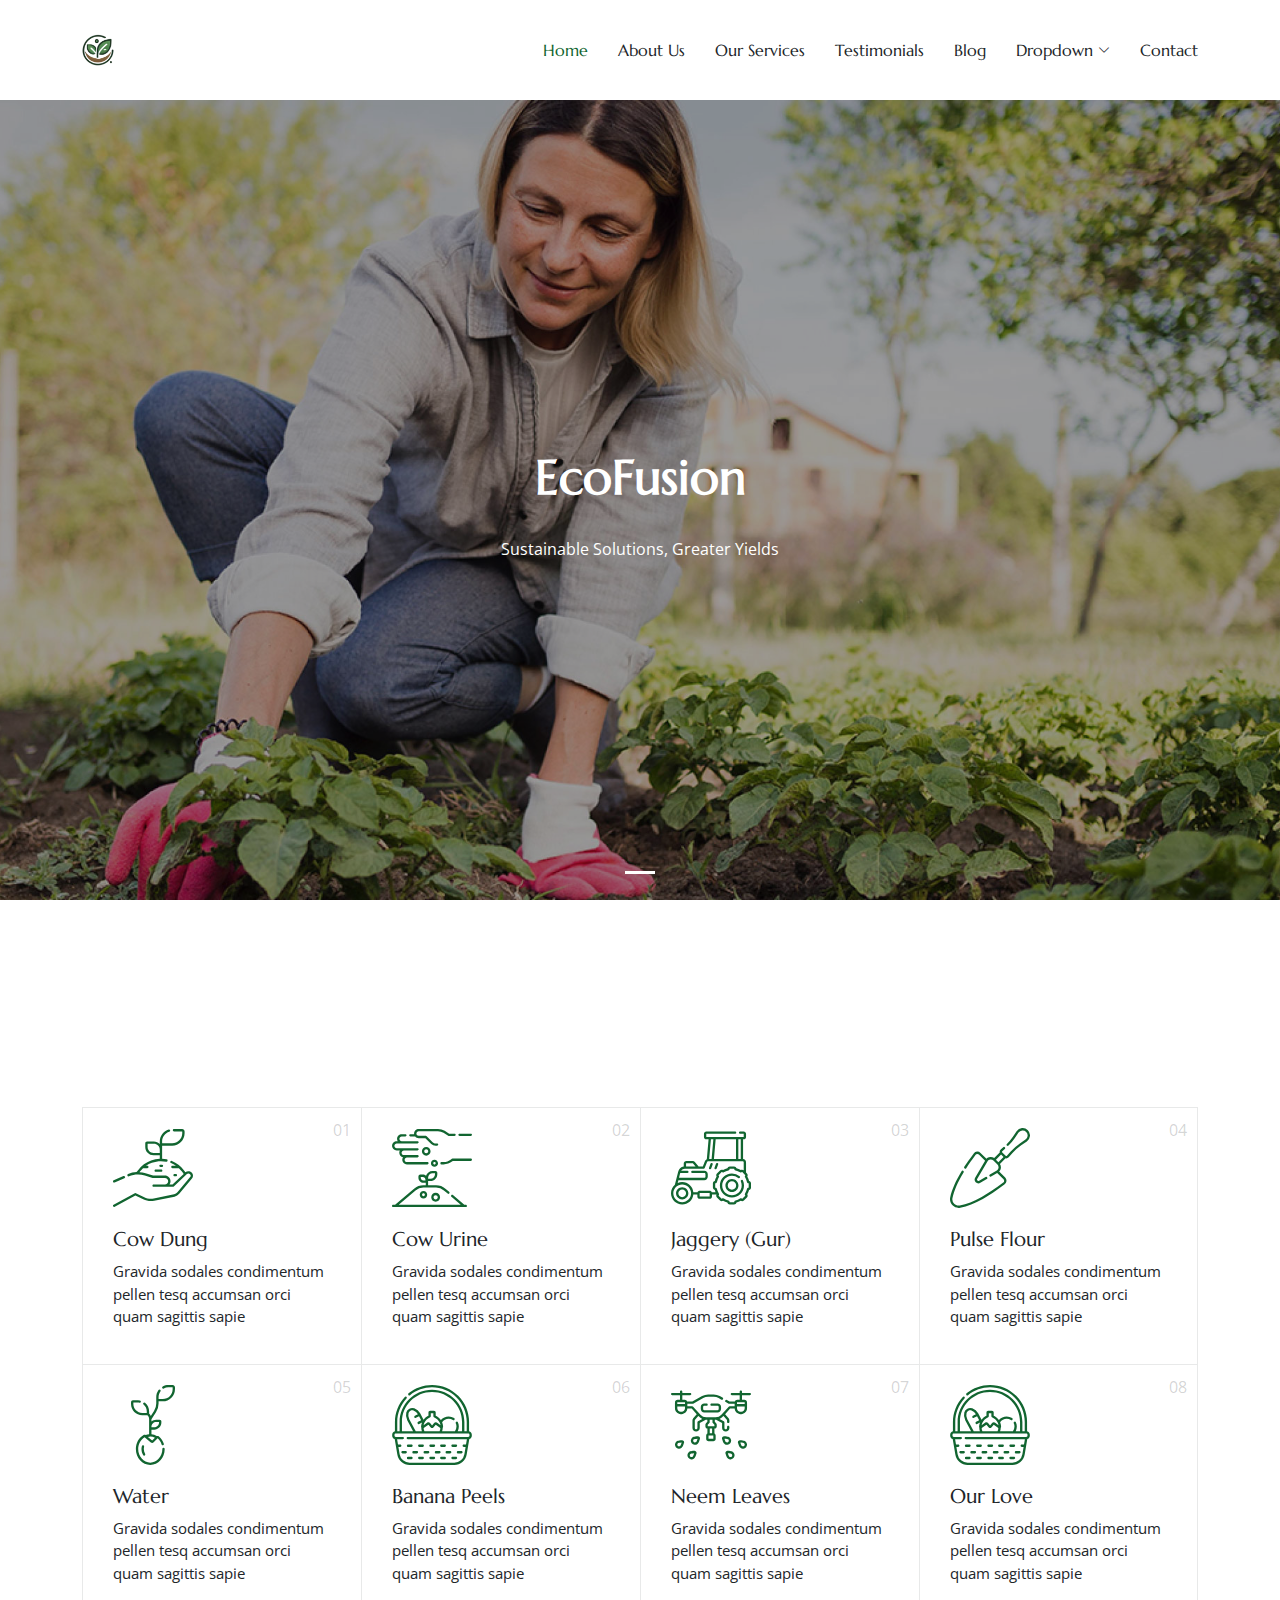
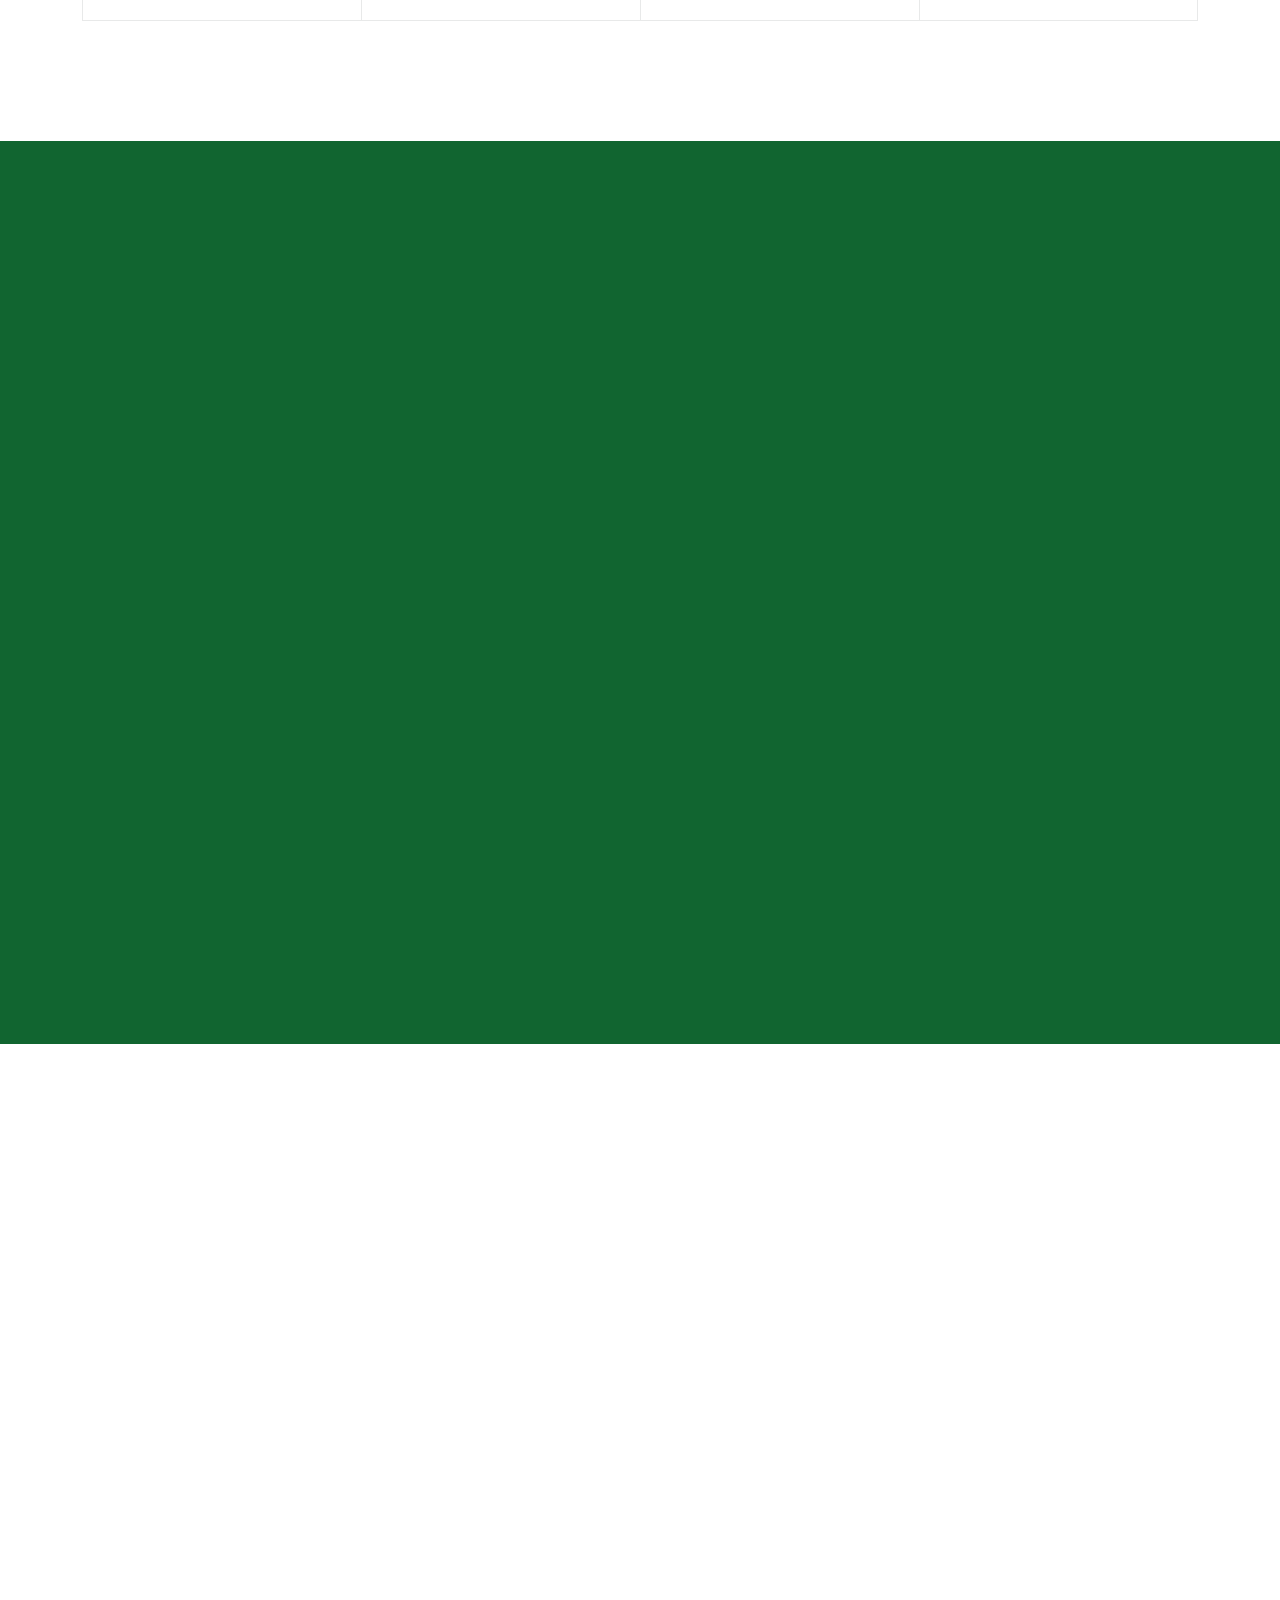
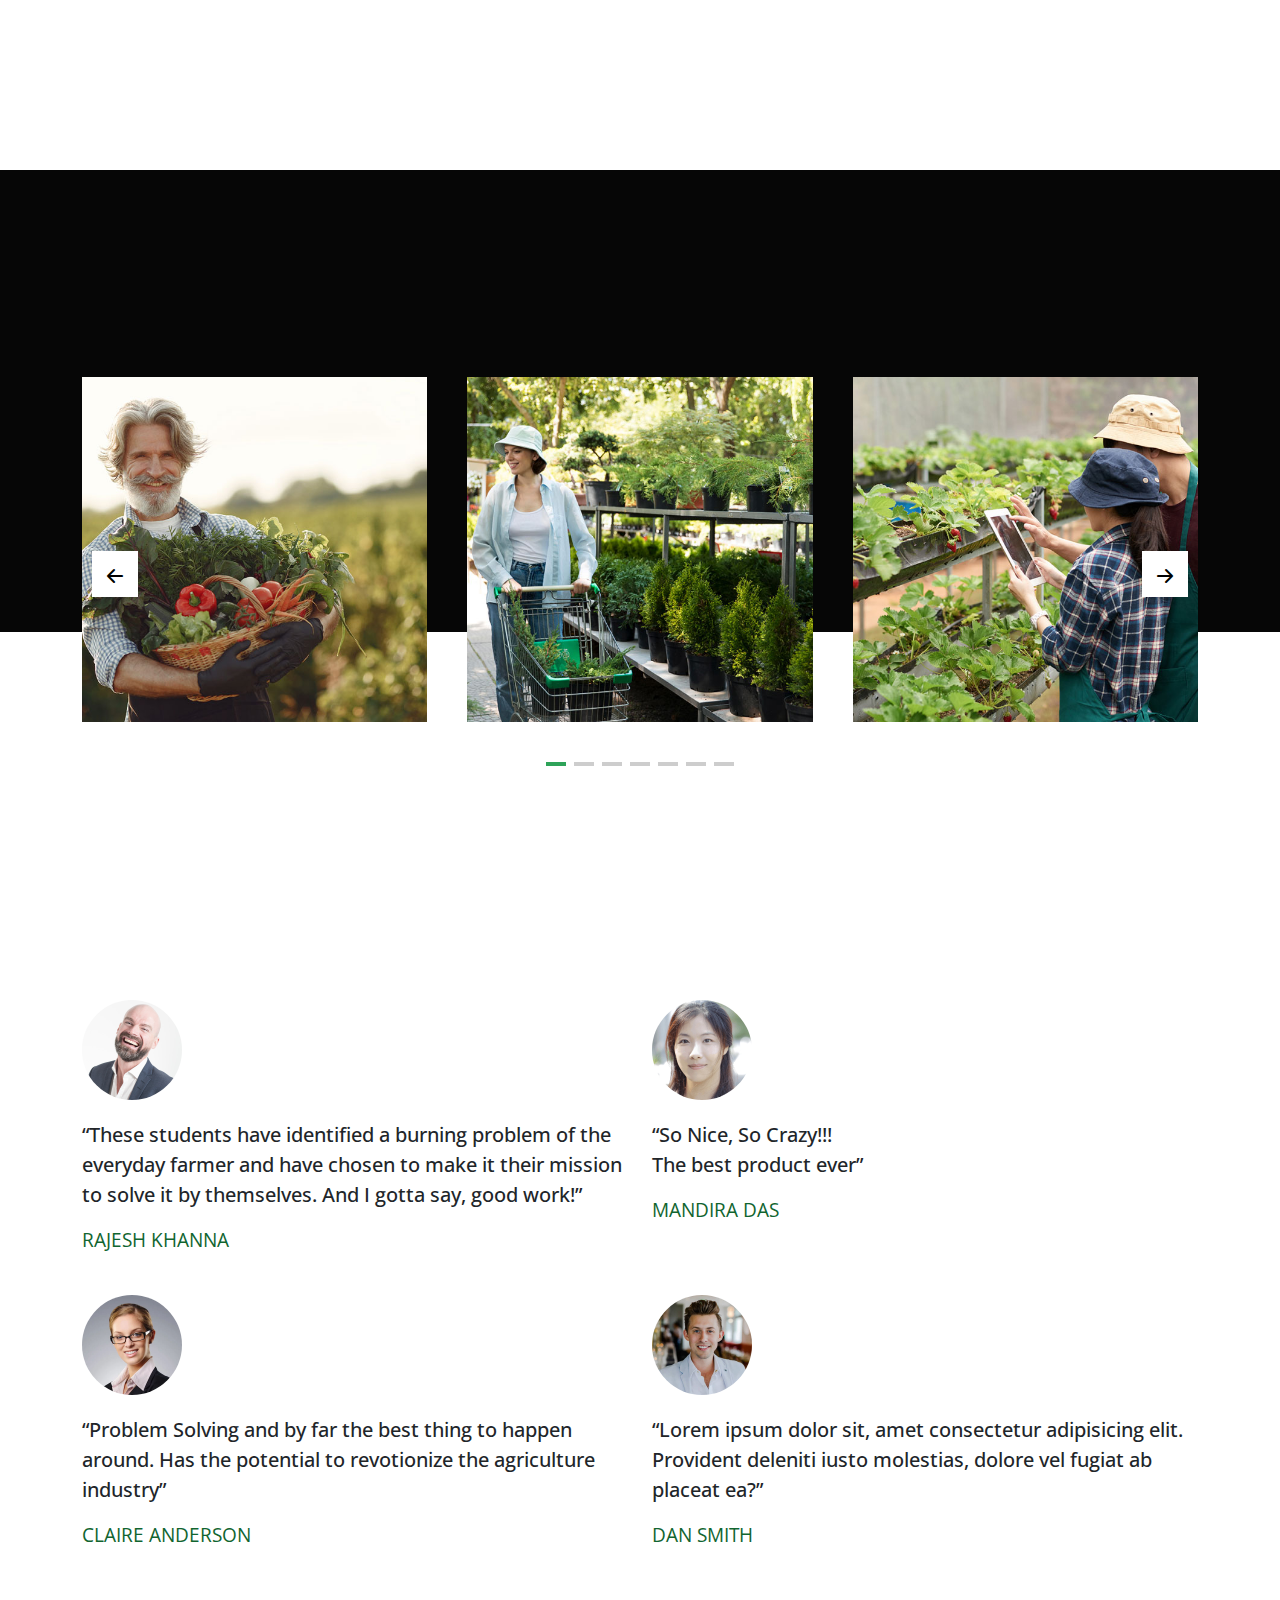
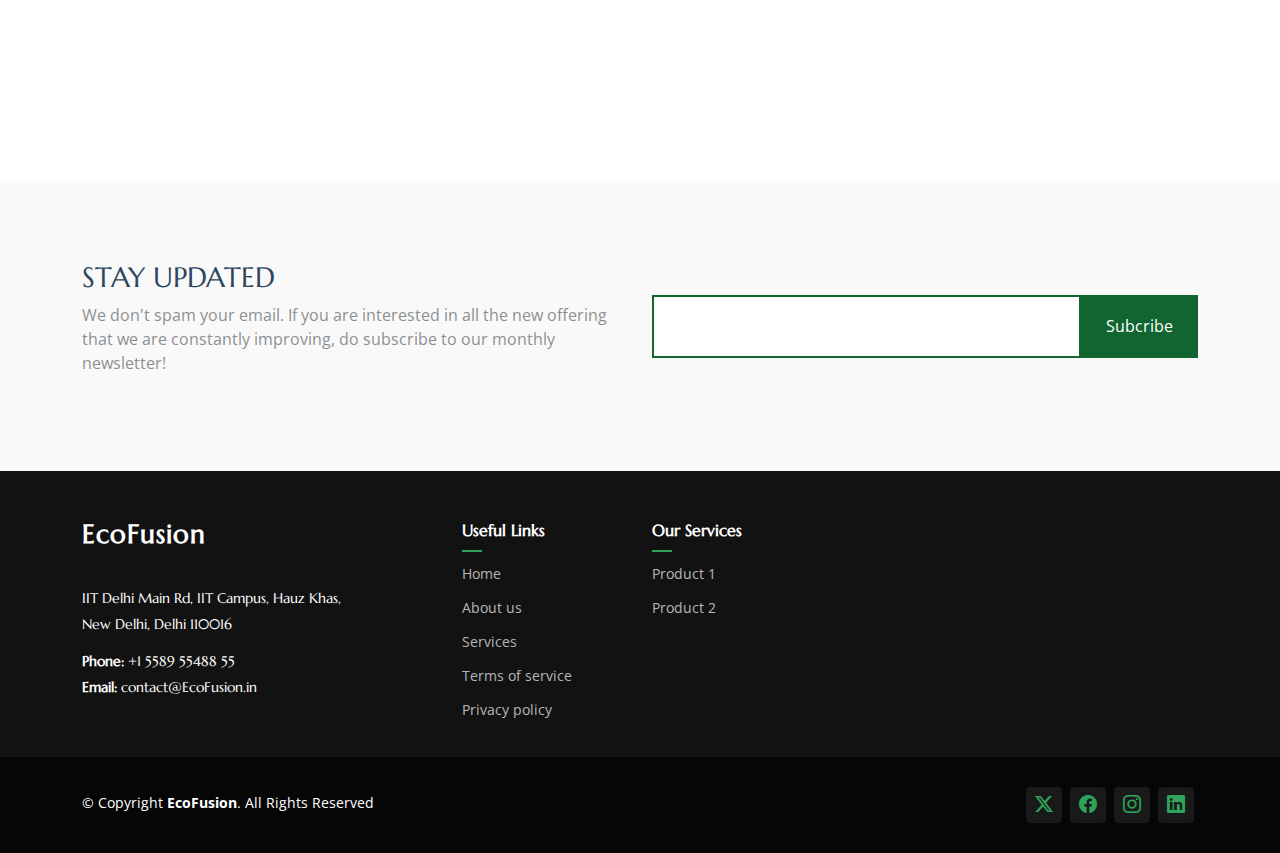
==== index.html @ 94ce0829 "first commit" ====
<!DOCTYPE html>
<html lang="en">

<head>
  <meta charset="utf-8">
  <meta content="width=device-width, initial-scale=1.0" name="viewport">
  <title>EcoFusion</title>
  <meta name="description" content="">
  <meta name="keywords" content="">

  <!-- Favicons -->
  <link href="assets/img/logo.png" rel="icon">

  <!-- Fonts -->
  <link href="https://fonts.googleapis.com" rel="preconnect">
  <link href="https://fonts.gstatic.com" rel="preconnect" crossorigin>
  <link href="https://fonts.googleapis.com/css2?family=Open+Sans:ital,wght@0,300;0,400;0,500;0,600;0,700;0,800;1,300;1,400;1,500;1,600;1,700;1,800&family=Marcellus:wght@400&display=swap" rel="stylesheet">

  <!-- Vendor CSS Files -->
  <link href="assets/vendor/bootstrap/css/bootstrap.min.css" rel="stylesheet">
  <link href="assets/vendor/bootstrap-icons/bootstrap-icons.css" rel="stylesheet">
  <link href="assets/vendor/aos/aos.css" rel="stylesheet">
  <link href="assets/vendor/swiper/swiper-bundle.min.css" rel="stylesheet">
  <link href="assets/vendor/glightbox/css/glightbox.min.css" rel="stylesheet">

  <!-- Main CSS File -->
  <link href="assets/css/main.css" rel="stylesheet">

  <!-- =======================================================
  * Template Name: AgriCulture
  * Template URL: https://bootstrapmade.com/agriculture-bootstrap-website-template/
  * Updated: Aug 07 2024 with Bootstrap v5.3.3
  * Author: BootstrapMade.com
  * License: https://bootstrapmade.com/license/
  ======================================================== -->
</head>

<body class="index-page">

  <header id="header" class="header d-flex align-items-center position-relative">
    <div class="container-fluid container-xl position-relative d-flex align-items-center justify-content-between">

      <a href="index.html" class="logo d-flex align-items-center">
        <!-- Uncomment the line below if you also wish to use an image logo -->
        <img src="assets/img/logo.png" alt="EcoFusion">
        <!-- <h1 class="sitename">AgriCulture</h1>  -->
      </a>

      <nav id="navmenu" class="navmenu">
        <ul>
          <li><a href="index.html" class="active">Home</a></li>
          <li><a href="about.html">About Us</a></li>
          <li><a href="services.html">Our Services</a></li>
          <li><a href="testimonials.html">Testimonials</a></li>
          <li><a href="blog.html">Blog</a></li>
          <li class="dropdown"><a href="#"><span>Dropdown</span> <i class="bi bi-chevron-down toggle-dropdown"></i></a>
            <ul>
              <li><a href="#">Dropdown 1</a></li>
              <li class="dropdown"><a href="#"><span>Deep Dropdown</span> <i class="bi bi-chevron-down toggle-dropdown"></i></a>
                <ul>
                  <li><a href="#">Deep Dropdown 1</a></li>
                  <li><a href="#">Deep Dropdown 2</a></li>
                  <li><a href="#">Deep Dropdown 3</a></li>
                  <li><a href="#">Deep Dropdown 4</a></li>
                  <li><a href="#">Deep Dropdown 5</a></li>
                </ul>
              </li>
              <li><a href="#">Dropdown 2</a></li>
              <li><a href="#">Dropdown 3</a></li>
              <li><a href="#">Dropdown 4</a></li>
            </ul>
          </li>
          <li><a href="contact.html">Contact</a></li>
        </ul>
        <i class="mobile-nav-toggle d-xl-none bi bi-list"></i>
      </nav>

    </div>
  </header>

  <main class="main">

    <!-- Hero Section -->
    <section id="hero" class="hero section dark-background">

      <div id="hero-carousel" class="carousel slide carousel-fade" data-bs-ride="carousel" data-bs-interval="5000">

        <div class="carousel-item active">
          <img src="assets/img/hero_1.jpg" alt="">
          <div class="carousel-container">
            <h2>EcoFusion</h2>
            <p>Sustainable Solutions, Greater Yields</p>
          </div>
        </div><!-- End Carousel Item -->

        <!-- <div class="carousel-item">
          <img src="assets/img/hero_2.jpg" alt="">
          <div class="carousel-container">
            <h2>Organic vegetables is good for health</h2>
            <p>Nam libero tempore, cum soluta nobis est eligendi optio cumque nihil impedit quo minus id quod maxime placeat facere possimus.</p>
          </div>
        </div> -->
        <!-- End Carousel Item -->

        <!-- <div class="carousel-item">
          <img src="assets/img/hero_3.jpg" alt="">
          <div class="carousel-container">
            <h2>Providing Fresh Produce Every Single Day</h2>
            <p>Beatae vitae dicta sunt explicabo. Nemo enim ipsam voluptatem quia voluptas sit aspernatur aut odit aut fugit.</p>
          </div>
        </div> -->
        <!-- End Carousel Item -->

        <!-- <div class="carousel-item">
          <img src="assets/img/hero_4.jpg" alt="">
          <div class="carousel-container">
            <h2>Farming as a Passione</h2>
            <p>Neque porro quisquam est, qui dolorem ipsum quia dolor sit amet, consectetur, adipisci velit, sed quia non numquam eius.</p>
          </div>
        </div> -->
        <!-- End Carousel Item -->

        <!-- <div class="carousel-item">
          <img src="assets/img/hero_5.jpg" alt="">
          <div class="carousel-container">
            <h2>Good Food For All</h2>
            <p>Lorem ipsum dolor sit amet, consectetur adipiscing elit, sed do eiusmod tempor incididunt ut labore et dolore magna aliqua.</p>
          </div>
        </div> -->
        <!-- End Carousel Item -->

        <!-- <a class="carousel-control-prev" href="#hero-carousel" role="button" data-bs-slide="prev">
          <span class="carousel-control-prev-icon bi bi-chevron-left" aria-hidden="true"></span>
        </a> -->

        <!-- <a class="carousel-control-next" href="#hero-carousel" role="button" data-bs-slide="next">
          <span class="carousel-control-next-icon bi bi-chevron-right" aria-hidden="true"></span>
        </a> -->

        <ol class="carousel-indicators"></ol>

      </div>

    </section><!-- /Hero Section -->

    <!-- Services Section -->
    <section id="services" class="services section">

      <!-- Section Title -->
      <div class="container section-title" data-aos="fade-up">
        <h2>Organic Nutrient Mix</h2>
        <p>Panchtatva</p>
      </div><!-- End Section Title -->
      <div class="content">
        <div class="container">
          <div class="row g-0">
            <div class="col-lg-3 col-md-6">
              <div class="service-item">
                <span class="number">01</span>
                <div class="service-item-icon">
                  <svg xmlns="http://www.w3.org/2000/svg" version="1.1" xmlns:xlink="http://www.w3.org/1999/xlink" width="80" height="80" x="0" y="0" viewBox="0 0 509.435 509.435" style="enable-background: new 0 0 512 512" xml:space="preserve" class="">
                    <g>
                      <path d="M7.506 347.639c.994 0 2.005-.199 2.976-.619l62.037-26.857a7.5 7.5 0 0 0 3.903-9.862 7.5 7.5 0 0 0-9.862-3.903L4.523 333.255a7.501 7.501 0 0 0 2.983 14.384zM500.883 283.197c-10.953-10.952-28.175-11.423-39.689-1.267l-10.034-13.307c-19.783-26.239-46.1-46.623-76.103-58.948a7.5 7.5 0 0 0-5.699 13.875c11.136 4.575 21.708 10.382 31.567 17.249h-22.621c-4.143 0-7.5 3.358-7.5 7.5s3.357 7.5 7.5 7.5h41.188a169.382 169.382 0 0 1 19.691 21.855l11.048 14.652-71.171 67.597h-19.48a35.772 35.772 0 0 0 6.775-20.976c0-19.837-16.139-35.975-35.976-35.975h-75.023l-48.33-15.005a160.871 160.871 0 0 0-37.992-6.934l2.533-3.359a169.852 169.852 0 0 1 19.67-21.855h27.398c4.143 0 7.5-3.358 7.5-7.5s-3.357-7.5-7.5-7.5h-8.848a165.125 165.125 0 0 1 38.01-19.73c28.992-10.532 60.376-12.89 90.754-6.821a7.498 7.498 0 0 0 8.824-5.885 7.5 7.5 0 0 0-5.885-8.824 184.517 184.517 0 0 0-28.616-3.4v-83.727h64.189c43.49 0 78.872-35.382 78.872-78.872V22.488c0-8.712-7.088-15.801-15.801-15.801h-51.729c-4.143 0-7.5 3.358-7.5 7.5s3.357 7.5 7.5 7.5h51.729c.441 0 .801.359.801.801v11.051c0 35.219-28.653 63.872-63.872 63.872h-64.189V85.559c0-28.082 18.793-53.262 45.701-61.234a7.5 7.5 0 1 0-4.261-14.382c-15.972 4.732-30.338 14.681-40.451 28.015-10.46 13.79-15.988 30.25-15.988 47.601v16.416c-9.59-9.839-22.97-15.965-37.762-15.965h-43.432c-6.193 0-11.232 5.039-11.232 11.232v23.629c0 29.093 23.669 52.762 52.763 52.762h39.663v22.475a183.375 183.375 0 0 0-55.199 10.86c-32.974 11.978-61.705 33.297-83.085 61.653l-9.313 12.351a161.07 161.07 0 0 0-54.289 12.692 7.5 7.5 0 0 0-3.949 9.844 7.498 7.498 0 0 0 9.844 3.949c31.858-13.616 67.62-15.458 100.696-5.188l49.416 15.343c.72.224 1.47.337 2.224.337h76.161c11.566 0 20.976 9.409 20.976 20.975s-9.409 20.976-20.976 20.976h-71.803c-4.143 0-7.5 3.358-7.5 7.5s3.357 7.5 7.5 7.5h123.477a7.5 7.5 0 0 0 5.165-2.062l83.48-79.289c5.56-5.279 14.158-5.167 19.577.252a13.957 13.957 0 0 1 .853 18.9l-80.942 97.046a37.161 37.161 0 0 1-21.112 12.581L259.57 448.474c-20.377 4.113-41.89 1.365-60.575-7.739l-53.332-25.982a7.507 7.507 0 0 0-6.884.162L3.903 488.665a7.5 7.5 0 0 0 7.197 13.161l131.475-71.888 49.849 24.285c21.631 10.538 46.53 13.72 70.114 8.957l129.506-26.146a52.209 52.209 0 0 0 29.663-17.677l80.942-97.046c9.682-11.61 8.923-28.426-1.766-39.114zM258.212 158.634c-20.822 0-37.763-16.94-37.763-37.762V101.01h39.664c20.822 0 37.762 16.94 37.762 37.762v19.861h-39.663z" fill="currentColor" opacity="1" data-original="currentColor"></path>
                      <path d="M319.171 240.778a7.5 7.5 0 0 0-7.5-7.5h-9.43c-4.143 0-7.5 3.358-7.5 7.5s3.357 7.5 7.5 7.5h9.43a7.5 7.5 0 0 0 7.5-7.5zM272.068 264.08c-4.143 0-7.5 3.358-7.5 7.5s3.357 7.5 7.5 7.5h34.888c4.143 0 7.5-3.358 7.5-7.5s-3.357-7.5-7.5-7.5zM400.305 307.996c4.143 0 7.5-3.358 7.5-7.5s-3.357-7.5-7.5-7.5h-8.172c-4.143 0-7.5 3.358-7.5 7.5s3.357 7.5 7.5 7.5z" fill="currentColor" opacity="1" data-original="currentColor"></path>
                    </g>
                  </svg>
                </div>
                <div class="service-item-content">
                  <h3 class="service-heading">Cow Dung</h3>
                  <p>
                    Gravida sodales condimentum pellen tesq accumsan orci quam
                    sagittis sapie
                  </p>
                </div>
              </div>
            </div>
            <div class="col-lg-3 col-md-6">
              <div class="service-item">
                <span class="number">02</span>
                <div class="service-item-icon">
                  <svg xmlns="http://www.w3.org/2000/svg" version="1.1" xmlns:xlink="http://www.w3.org/1999/xlink" width="80" height="80" x="0" y="0" viewBox="0 0 514.314 514.314" style="enable-background: new 0 0 512 512" xml:space="preserve" class="">
                    <g>
                      <path d="M434.176 51.297h72.639c4.143 0 7.5-3.358 7.5-7.5s-3.357-7.5-7.5-7.5h-72.639c-4.143 0-7.5 3.358-7.5 7.5s3.357 7.5 7.5 7.5zM117.994 54.791h30.852c5.47 6.605 13.729 10.82 22.955 10.82h42.865l35.886 35.886c8.246 8.246 19.209 12.787 30.869 12.787h8.32c4.143 0 7.5-3.358 7.5-7.5s-3.357-7.5-7.5-7.5h-8.32c-7.654 0-14.85-2.981-20.262-8.393l-38.083-38.083a7.5 7.5 0 0 0-5.304-2.197H171.8c-8.159 0-14.797-6.638-14.797-14.797s6.638-14.797 14.797-14.797h123.757a66.756 66.756 0 0 1 35.416 10.157l30.374 18.983a7.497 7.497 0 0 0 3.975 1.14h36.891c4.143 0 7.5-3.358 7.5-7.5s-3.357-7.5-7.5-7.5h-34.739l-28.551-17.843a81.742 81.742 0 0 0-43.365-12.437H171.801c-16.43 0-29.797 13.367-29.797 29.798 0 1.349.099 2.675.273 3.977h-24.283a7.5 7.5 0 1 0 0 14.999zM30.38 144.476h20.344a29.724 29.724 0 0 0-4.003 14.921c0 14.399 10.225 26.453 23.795 29.288a29.746 29.746 0 0 0-4.371 15.555c0 16.499 13.423 29.921 29.921 29.921h131.637a7.5 7.5 0 0 0 7.498-7.688 7.5 7.5 0 0 0-8.307-7.311H96.065c-8.228 0-14.921-6.694-14.921-14.921s6.693-14.921 14.921-14.921H163.9c4.143 0 7.5-3.358 7.5-7.5s-3.357-7.5-7.5-7.5H76.643c-8.228 0-14.922-6.694-14.922-14.921s6.694-14.921 14.922-14.921H163.9c4.143 0 7.5-3.358 7.5-7.5s-3.357-7.5-7.5-7.5H30.38c-8.228 0-14.921-6.694-14.921-14.921s6.693-14.921 14.921-14.921H163.9c4.143 0 7.5-3.358 7.5-7.5s-3.357-7.5-7.5-7.5H62.547c-8.228 0-14.921-6.694-14.921-14.921s6.693-14.921 14.921-14.921h23.485c4.143 0 7.5-3.358 7.5-7.5s-3.357-7.5-7.5-7.5H62.547c-16.498 0-29.921 13.423-29.921 29.921a29.719 29.719 0 0 0 4.003 14.921H30.38C13.882 84.636.459 98.059.459 114.557s13.423 29.919 29.921 29.919zM506.814 196.74H389.248a7.497 7.497 0 0 0-4.629 1.599l-5.613 4.403c-13.495 10.588-30.375 16.42-47.529 16.42h-12.272a7.5 7.5 0 0 0-8.309 7.5 7.5 7.5 0 0 0 7.5 7.5h13.081c20.496 0 40.664-6.967 56.788-19.618l3.574-2.804h114.976a7.5 7.5 0 1 0-.001-15z" fill="currentColor" opacity="1" data-original="currentColor" class=""></path>
                      <path d="M192.215 150.164c0 15.372 12.506 27.878 27.878 27.878s27.879-12.506 27.879-27.878-12.507-27.878-27.879-27.878-27.878 12.506-27.878 27.878zm40.757 0c0 7.101-5.777 12.878-12.879 12.878-7.101 0-12.878-5.777-12.878-12.878s5.777-12.878 12.878-12.878c7.101-.001 12.879 5.777 12.879 12.878zM273.049 203.771c-12.599 0-22.848 10.25-22.848 22.848s10.249 22.847 22.848 22.847 22.848-10.249 22.848-22.847-10.25-22.848-22.848-22.848zm0 30.695c-4.327 0-7.848-3.52-7.848-7.847s3.521-7.848 7.848-7.848 7.848 3.521 7.848 7.848-3.521 7.847-7.848 7.847zM474.178 493.298h-9.202l-73.199-62.323c-3.155-2.686-7.888-2.305-10.573.849s-2.305 7.887.849 10.572l59.785 50.902H43.105l108.164-92.092a77.855 77.855 0 0 1 50.423-18.558h81.558a77.851 77.851 0 0 1 50.423 18.558l24.029 20.458a7.498 7.498 0 0 0 10.573-.849 7.5 7.5 0 0 0-.849-10.572l-24.029-20.458a92.867 92.867 0 0 0-60.147-22.137h-51.158v-26.806h15.44c24.205 0 43.896-19.692 43.896-43.897v-8.808c0-6.785-5.52-12.305-12.305-12.305h-18.135c-19.99 0-36.891 13.437-42.174 31.749-5.716-4.945-13.156-7.947-21.29-7.947h-15.061c-6.942 0-12.591 5.648-12.591 12.592v7.399c0 17.97 14.619 32.589 32.589 32.589h14.629v15.433h-15.399a92.867 92.867 0 0 0-60.147 22.137L19.967 493.298H7.5c-4.143 0-7.5 3.358-7.5 7.5s3.357 7.5 7.5 7.5h466.678a7.5 7.5 0 0 0 0-15zM232.092 319.73c0-15.934 12.963-28.897 28.897-28.897h15.439v6.112c0 15.934-12.963 28.897-28.896 28.897h-15.44zm-16.978 17.485h-12.651c-9.698 0-17.589-7.89-17.589-17.589v-4.991h12.651c9.698 0 17.589 7.89 17.589 17.589z" fill="currentColor" opacity="1" data-original="currentColor" class=""></path>
                      <path d="M178.358 429.065c0 13.218 10.754 23.972 23.972 23.972s23.972-10.753 23.972-23.972-10.754-23.972-23.972-23.972-23.972 10.753-23.972 23.972zm32.944 0c0 4.947-4.024 8.972-8.972 8.972s-8.972-4.025-8.972-8.972 4.024-8.972 8.972-8.972 8.972 4.024 8.972 8.972zM252.23 445.536c0 15.706 12.777 28.484 28.483 28.484s28.484-12.778 28.484-28.484-12.778-28.484-28.484-28.484-28.483 12.778-28.483 28.484zm41.968 0c0 7.435-6.049 13.484-13.484 13.484s-13.483-6.049-13.483-13.484 6.049-13.484 13.483-13.484c7.435 0 13.484 6.049 13.484 13.484z" fill="currentColor" opacity="1" data-original="currentColor" class=""></path>
                    </g>
                  </svg>
                </div>
                <div class="service-item-content">
                  <h3 class="service-heading">Cow Urine</h3>
                  <p>
                    Gravida sodales condimentum pellen tesq accumsan orci quam
                    sagittis sapie
                  </p>
                </div>
              </div>
            </div>
            <div class="col-lg-3 col-md-6">
              <div class="service-item">
                <span class="number">03</span>
                <div class="service-item-icon">
                  <svg xmlns="http://www.w3.org/2000/svg" version="1.1" xmlns:xlink="http://www.w3.org/1999/xlink" width="80" height="80" x="0" y="0" viewBox="0 0 516.53 516.53" style="enable-background: new 0 0 512 512" xml:space="preserve" class="">
                    <g>
                      <path d="M504.085 341.447a113.617 113.617 0 0 0-11.524-27.805c3.866-6.212 3.104-14.506-2.288-19.897l-5.804-5.804v-67.388c0-10.907-8.398-19.878-19.066-20.817V73.099h4.012c8.301 0 15.054-6.753 15.054-15.054V37.599c0-8.301-6.753-15.054-15.054-15.054h-23.242a7.5 7.5 0 0 0 0 15l23.296.054-.054 20.5-241.554-.054.054-20.5H414.21a7.5 7.5 0 0 0 0-15H227.916c-8.301 0-15.054 6.753-15.054 15.054v20.446c0 8.301 6.753 15.054 15.054 15.054h14.719L231.27 201.13c-5.215 2.077-9.463 6.215-11.642 11.675l-14.014 35.128h-27.323l-24.417-28.857a16.73 16.73 0 0 0-12.795-5.936H99.071c-9.242 0-16.761 7.519-16.761 16.761v18.66a44.759 44.759 0 0 0-35.97 33.278L24.937 367.09C9.676 380.359 0 399.894 0 421.658c0 39.881 32.446 72.327 72.328 72.327 37.349 0 68.174-28.457 71.938-64.827h25.905v12.546c0 8.282 6.738 15.02 15.02 15.02h64.364c8.282 0 15.02-6.738 15.02-15.02v-12.546h29.374c-3.278 6.098-2.356 13.875 2.785 19.016l19.555 19.554a16 16 0 0 0 11.388 4.718c3.045 0 5.961-.839 8.506-2.431a113.556 113.556 0 0 0 27.808 11.525c1.662 7.123 8.064 12.445 15.686 12.445h27.655c7.602 0 13.99-5.293 15.672-12.441a113.582 113.582 0 0 0 27.814-11.525 15.986 15.986 0 0 0 8.514 2.427c4.302 0 8.346-1.675 11.388-4.717l19.555-19.555c5.396-5.396 6.156-13.7 2.29-19.901a113.607 113.607 0 0 0 11.522-27.801c7.123-1.662 12.445-8.064 12.445-15.686v-27.655c-.002-7.621-5.324-14.023-12.447-15.684zm-53.681-141.805h-15.681V73.099h15.681zM419.723 73.099v126.543h-142.46l11.233-126.543zm-146.286 0-11.233 126.543h-15.743l11.234-126.543zM99.071 228.14h42.008c.519 0 1.008.227 1.344.624l16.219 19.169H97.311v-18.032c0-.971.79-1.761 1.76-1.761zm-51.11 108.845h167.157c12.315 0 22.334-10.019 22.334-22.334v-16.152c0-12.315-10.019-22.334-22.334-22.334h-77.364a7.5 7.5 0 0 0 0 15h77.364c4.044 0 7.334 3.29 7.334 7.334v16.152c0 4.044-3.29 7.334-7.334 7.334H51.727l7.738-30.821h46.327a7.5 7.5 0 0 0 0-15h-40.76a29.774 29.774 0 0 1 24.779-13.231h120.886a7.5 7.5 0 0 0 6.966-4.721l15.897-39.849a5.883 5.883 0 0 1 5.49-3.721h224.51a5.916 5.916 0 0 1 5.91 5.91v52.522c-5.348-4.343-12.853-4.747-18.636-1.165a113.598 113.598 0 0 0-27.818-11.532c-1.662-7.123-8.063-12.445-15.685-12.445h-27.655c-7.602 0-13.99 5.294-15.672 12.441a113.583 113.583 0 0 0-27.818 11.527c-6.213-3.868-14.506-3.104-19.897 2.288l-19.555 19.555c-5.375 5.375-6.149 13.637-2.28 19.884a113.572 113.572 0 0 0-11.531 27.818c-7.123 1.662-12.445 8.063-12.445 15.685v27.655c0 7.602 5.293 13.99 12.441 15.672 1.242 4.67 2.784 9.24 4.603 13.699h-24.12c-2.277-5.402-7.626-9.204-13.847-9.204h-64.364c-6.221 0-11.569 3.802-13.847 9.204h-27.078c-3.764-36.371-34.589-64.828-71.938-64.828a71.896 71.896 0 0 0-28.994 6.086zm24.367 142c-31.61 0-57.328-25.717-57.328-57.327s25.717-57.328 57.328-57.328 57.327 25.717 57.327 57.328-25.717 57.327-57.327 57.327zm177.24-37.262h-.013l-64.384-.02.02-21.75 64.384.02zm251.962-56.937c0 .609-.496 1.105-1.189 1.105-4.816 0-8.956 3.287-10.065 7.992a98.695 98.695 0 0 1-12.139 29.288c-2.543 4.113-1.939 9.365 1.447 12.75l.084.084a1.105 1.105 0 0 1 0 1.562l-19.555 19.555a1.085 1.085 0 0 1-.781.323c-.208 0-.514-.056-.761-.303a3.326 3.326 0 0 0-.084-.084c-3.406-3.407-8.658-4.01-12.77-1.467a98.657 98.657 0 0 1-29.288 12.138c-4.706 1.11-7.992 5.25-7.992 10.15 0 .609-.496 1.105-1.104 1.105h-27.655c-.609 0-1.105-.496-1.105-1.189 0-4.816-3.287-8.956-7.992-10.066a98.69 98.69 0 0 1-29.287-12.137 10.35 10.35 0 0 0-5.455-1.561c-2.68 0-5.338 1.049-7.38 3.091a1.085 1.085 0 0 1-.781.323c-.208 0-.513-.056-.781-.324l-19.555-19.555c-.431-.431-.431-1.132.064-1.627 3.406-3.406 4.009-8.657 1.466-12.77a98.66 98.66 0 0 1-12.138-29.287c-1.11-4.706-5.25-7.992-10.15-7.992a1.107 1.107 0 0 1-1.105-1.105V357.13c0-.609.496-1.104 1.189-1.104 4.816 0 8.956-3.287 10.066-7.992a98.661 98.661 0 0 1 12.138-29.288c2.542-4.112 1.939-9.364-1.531-12.833a1.106 1.106 0 0 1 0-1.563l19.555-19.555c.431-.431 1.132-.431 1.626.064 3.407 3.408 8.658 4.011 12.77 1.467a98.666 98.666 0 0 1 29.288-12.138c4.706-1.11 7.992-5.25 7.992-10.15 0-.609.496-1.105 1.105-1.105h27.655c.609 0 1.104.496 1.104 1.189 0 4.816 3.287 8.956 7.992 10.066a98.664 98.664 0 0 1 29.288 12.139c4.113 2.543 9.365 1.939 12.833-1.531a1.107 1.107 0 0 1 1.563 0l19.555 19.555c.431.431.431 1.132-.062 1.625-3.408 3.406-4.012 8.658-1.468 12.771a98.666 98.666 0 0 1 12.138 29.288c1.11 4.706 5.25 7.992 10.066 7.992h.084c.609 0 1.105.496 1.105 1.104z" fill="currentColor" opacity="1" data-original="currentColor" class=""></path>
                      <path d="M454.895 335.721a7.5 7.5 0 0 0-3.834 9.889 62.412 62.412 0 0 1 5.335 25.349c0 34.678-28.213 62.891-62.891 62.891s-62.891-28.213-62.891-62.891c0-34.679 28.213-62.892 62.891-62.892a62.934 62.934 0 0 1 40.397 14.703 7.5 7.5 0 0 0 10.566-.923 7.5 7.5 0 0 0-.923-10.566 77.96 77.96 0 0 0-50.041-18.213c-42.949 0-77.891 34.942-77.891 77.892 0 42.949 34.942 77.891 77.891 77.891s77.891-34.942 77.891-77.891c0-10.895-2.224-21.46-6.611-31.403a7.5 7.5 0 0 0-9.889-3.836zM72.328 381.807c-21.974 0-39.851 17.877-39.851 39.851s17.877 39.851 39.851 39.851 39.851-17.877 39.851-39.851-17.878-39.851-39.851-39.851zm0 64.702c-13.703 0-24.851-11.148-24.851-24.851s11.148-24.851 24.851-24.851 24.851 11.148 24.851 24.851-11.149 24.851-24.851 24.851z" fill="currentColor" opacity="1" data-original="currentColor" class=""></path>
                      <path d="M393.504 328.829c-23.23 0-42.13 18.899-42.13 42.13 0 23.23 18.899 42.129 42.13 42.129s42.13-18.899 42.13-42.129-18.9-42.13-42.13-42.13zm0 69.26c-14.959 0-27.13-12.17-27.13-27.129s12.17-27.13 27.13-27.13 27.13 12.17 27.13 27.13c0 14.958-12.171 27.129-27.13 27.129zM249.861 265.585a7.487 7.487 0 0 0 2.663.491 7.503 7.503 0 0 0 7.013-4.838l9.438-24.841a7.5 7.5 0 0 0-14.022-5.328l-9.438 24.841a7.499 7.499 0 0 0 4.346 9.675zM285.384 265.585a7.487 7.487 0 0 0 2.663.491 7.502 7.502 0 0 0 7.012-4.838l9.439-24.841a7.5 7.5 0 0 0-4.347-9.675 7.5 7.5 0 0 0-9.675 4.347l-9.439 24.841a7.5 7.5 0 0 0 4.347 9.675z" fill="currentColor" opacity="1" data-original="currentColor" class=""></path>
                    </g>
                  </svg>
                </div>
                <div class="service-item-content">
                  <h3 class="service-heading">Jaggery (Gur)</h3>
                  <p>
                    Gravida sodales condimentum pellen tesq accumsan orci quam
                    sagittis sapie
                  </p>
                </div>
              </div>
            </div>
            <div class="col-lg-3 col-md-6">
              <div class="service-item">
                <span class="number">04</span>
                <div class="service-item-icon">
                  <svg xmlns="http://www.w3.org/2000/svg" version="1.1" xmlns:xlink="http://www.w3.org/1999/xlink" width="80" height="80" x="0" y="0" viewBox="0 0 509.389 509.389" style="enable-background: new 0 0 512 512" xml:space="preserve" class="">
                    <g>
                      <path d="M495.69 14.267A46.636 46.636 0 0 0 458.364.766a46.637 46.637 0 0 0-34.257 20.05l-24.614 35.749a309.594 309.594 0 0 1-37.289 44.521 7.5 7.5 0 0 0 10.544 10.668 324.596 324.596 0 0 0 39.1-46.684l24.614-35.749a31.674 31.674 0 0 1 23.268-13.618 31.66 31.66 0 0 1 25.354 9.17 31.681 31.681 0 0 1 9.171 25.355 31.679 31.679 0 0 1-13.618 23.267l-35.75 24.615a324.066 324.066 0 0 0-59.859 53.246l-22.502 25.667a5.412 5.412 0 0 1-3.933 1.86c-1.518.071-2.966-.518-4.047-1.599l-21.873-21.872c-1.081-1.082-1.649-2.52-1.599-4.048s.711-2.925 1.86-3.933l15.802-13.854a7.5 7.5 0 0 0-9.889-11.279l-15.802 13.854a20.546 20.546 0 0 0-6.964 14.719 20.37 20.37 0 0 0 .64 5.69l-35.241 35.241c-7.726-5.323-17.119-7.656-26.65-6.449-8.734 1.104-16.614 5.058-22.612 11.157l-37.903-37.903a28.552 28.552 0 0 0-22.3-8.292 28.547 28.547 0 0 0-20.847 11.457c-23.749 31.972-43.447 60.009-60.222 85.713a7.5 7.5 0 0 0 6.275 11.6 7.495 7.495 0 0 0 6.288-3.402c16.606-25.447 36.135-53.239 59.7-84.966a13.562 13.562 0 0 1 9.903-5.441 13.585 13.585 0 0 1 10.595 3.939l39.789 39.789-63.489 107.398c-5.606 9.484-4.179 21.121 3.554 28.957 4.724 4.785 10.89 7.271 17.211 7.271 4.233-.001 8.536-1.115 12.519-3.399l40.792-24.114a7.499 7.499 0 1 0-7.632-12.912l-40.706 24.064c-4.745 2.723-9.055 1.038-11.506-1.446-1.129-1.144-4.561-5.302-1.318-10.787L239.37 211.63c3.736-6.32 10.058-10.474 17.342-11.395 7.292-.918 14.44 1.529 19.633 6.722l25.938 25.938c5.187 5.186 7.654 12.36 6.771 19.686-.878 7.28-4.911 13.598-10.99 17.288l-44.019 26.021a7.5 7.5 0 0 0 7.632 12.912l38.725-22.893 40.397 40.396a13.558 13.558 0 0 1 3.938 10.564 13.606 13.606 0 0 1-5.428 9.926c-54.818 40.993-97.27 69.301-137.646 91.785-50.099 27.898-95.647 45.713-139.25 54.462-13.202 2.648-26.235-1.337-35.759-10.935a40.033 40.033 0 0 1-10.799-36.472c10.129-48.517 33.232-101.845 70.63-163.033a7.501 7.501 0 0 0-12.799-7.823c-38.309 62.679-62.028 117.563-72.515 167.79-3.796 18.186 1.75 36.916 14.835 50.103 10.368 10.45 24.27 16.146 38.625 16.145 3.564 0 7.159-.352 10.732-1.068 45.149-9.06 92.12-27.398 143.597-56.063 40.984-22.823 83.956-51.469 139.331-92.878a28.597 28.597 0 0 0 11.407-20.864 28.554 28.554 0 0 0-8.292-22.245l-38.525-38.525c6.079-6.031 10.002-13.987 11.063-22.799 1.106-9.18-1.037-18.215-5.937-25.753l35.39-35.39a20.4 20.4 0 0 0 5.022.654 20.546 20.546 0 0 0 15.384-6.975l22.502-25.667a309.032 309.032 0 0 1 57.086-50.779l35.749-24.614a46.635 46.635 0 0 0 20.05-34.256 46.63 46.63 0 0 0-13.5-37.328zM340.732 184.685l-32.723 32.723-15.459-15.459 32.723-32.723z" fill="currentColor" opacity="1" data-original="currentColor"></path>
                    </g>
                  </svg>
                </div>
                <div class="service-item-content">
                  <h3 class="service-heading">Pulse Flour</h3>
                  <p>
                    Gravida sodales condimentum pellen tesq accumsan orci quam
                    sagittis sapie
                  </p>
                </div>
              </div>
            </div>

            <div class="col-lg-3 col-md-6">
              <div class="service-item">
                <span class="number">05</span>
                <div class="service-item-icon">
                  <svg xmlns="http://www.w3.org/2000/svg" version="1.1" xmlns:xlink="http://www.w3.org/1999/xlink" width="80" height="80" x="0" y="0" viewBox="0 0 513.089 513.089" style="enable-background: new 0 0 512 512" xml:space="preserve" class="">
                    <g>
                      <path d="M194.209 386.877a7.497 7.497 0 0 0-9.15 5.363 75.07 75.07 0 0 0-2.428 18.947c0 13.789 3.615 27 10.454 38.204a7.494 7.494 0 0 0 10.308 2.495 7.5 7.5 0 0 0 2.494-10.309c-5.401-8.851-8.257-19.359-8.257-30.39a60.09 60.09 0 0 1 1.941-15.16 7.497 7.497 0 0 0-5.362-9.15z" fill="currentColor" opacity="1" data-original="currentColor"></path>
                      <path d="M382.56 0h-27.319c-12.654 0-25.236 3.119-36.386 9.021a7.5 7.5 0 0 0 7.018 13.258c9.124-4.83 19.005-7.278 29.368-7.278h27.222v12.022c0 34.679-28.213 62.892-62.892 62.892h-27.222V77.893c0-13.309 4.12-26.038 11.914-36.811a7.5 7.5 0 0 0-12.153-8.793c-9.657 13.347-14.762 29.117-14.762 45.604V119.154a88.294 88.294 0 0 1-14.296 48.23l-20.501 31.543a46.65 46.65 0 0 0-9.615-13.916l-1.273-1.273v-14.053c0-21.604-9.58-41.872-26.284-55.608a7.5 7.5 0 0 0-9.528 11.586c13.226 10.876 20.812 26.922 20.812 44.022v9.66h-29.069c-31.412 0-56.968-25.556-56.968-56.968v-9.66h29.069c3.454 0 6.976.329 10.467.977a7.5 7.5 0 0 0 2.738-14.748 72.57 72.57 0 0 0-13.205-1.229h-31.883c-6.72 0-12.187 5.467-12.187 12.186v12.474c0 39.684 32.284 71.968 71.968 71.968h33.463l1.273 1.273c5.979 5.979 9.271 13.927 9.271 22.381v98.306a79.003 79.003 0 0 0-21.446 5.114c-4.152-2.798-9.597-3.045-13.983-.509-30.558 17.671-49.541 52.263-49.541 90.277 0 56.188 41.481 101.901 92.47 101.901s92.47-45.713 92.47-101.901c0-.237-.004-.473-.009-.709l-.005-.334a7.5 7.5 0 0 0-7.499-7.433h-.068a7.5 7.5 0 0 0-7.433 7.567l.014.909c0 47.917-34.753 86.901-77.47 86.901s-77.47-38.984-77.47-86.901c0-32.212 15.656-61.449 40.948-76.643l40.182 34.094c5.225 4.433 13.1 4.099 17.929-.761l25.512-25.668c11.649 10.022 20.473 23.408 25.562 38.809a7.496 7.496 0 0 0 9.475 4.768 7.5 7.5 0 0 0 4.768-9.474c-6.15-18.613-17.027-34.756-31.454-46.681-4.011-3.317-9.358-3.923-13.824-1.93-10.53-6.377-22.136-10.243-34.128-11.384v-29.695h18.365c25.013 0 45.362-20.35 45.362-45.362v-7.928c0-6.115-4.975-11.089-11.089-11.089h-22.276c-11.667 0-22.318 4.429-30.362 11.693v-13.713l29.028-44.665a103.263 103.263 0 0 0 16.72-56.404v-14.239h27.222c42.949 0 77.892-34.942 77.892-77.892v-12.12C397.462 6.685 390.777 0 382.56 0zM251.211 356.136l-27.468-23.306a63.694 63.694 0 0 1 15.358-1.884c10.366 0 20.534 2.525 29.851 7.34zm25.752-118.894h18.365v4.017c0 16.742-13.62 30.362-30.362 30.362h-18.365v-4.017c0-16.741 13.62-30.362 30.362-30.362z" fill="currentColor" opacity="1" data-original="currentColor"></path>
                    </g>
                  </svg>
                </div>
                <div class="service-item-content">
                  <h3 class="service-heading">Water</h3>
                  <p>
                    Gravida sodales condimentum pellen tesq accumsan orci quam
                    sagittis sapie
                  </p>
                </div>
              </div>
            </div>
            <div class="col-lg-3 col-md-6">
              <div class="service-item">
                <span class="number">06</span>
                <div class="service-item-icon">
                  <svg xmlns="http://www.w3.org/2000/svg" version="1.1" xmlns:xlink="http://www.w3.org/1999/xlink" width="80" height="80" x="0" y="0" viewBox="0 0 511.67 511.67" style="enable-background: new 0 0 512 512" xml:space="preserve" class="">
                    <g>
                      <path d="M492.96 296.401v-59.276c0-63.338-24.665-122.886-69.452-167.673C378.721 24.666 319.174 0 255.835 0c-54.517 0-107.757 18.967-149.914 53.407a7.5 7.5 0 1 0 9.491 11.616C154.896 32.765 204.767 15 255.835 15c59.332 0 115.112 23.105 157.066 65.059 41.953 41.954 65.059 97.734 65.059 157.066v58.7h-15v-58.7C462.96 122.916 370.044 30 255.835 30S48.71 122.916 48.71 237.125v58.7h-15v-58.7c0-56.142 21.01-109.737 59.158-150.913a7.502 7.502 0 0 0-11.004-10.195C41.139 119.975 18.71 177.19 18.71 237.125v59.276c-10.029 2.3-17.535 11.291-17.535 22.008v5.81c0 10.194 6.791 18.828 16.085 21.627l16.782 99.17c6.535 38.622 39.71 66.654 78.882 66.654h285.822c39.172 0 72.347-28.032 78.882-66.654l16.782-99.17c9.294-2.798 16.085-11.432 16.085-21.627v-5.81c0-10.717-7.506-19.708-17.535-22.008zM63.71 237.125C63.71 131.187 149.896 45 255.835 45S447.96 131.187 447.96 237.125v58.7h-27.888a64.77 64.77 0 0 0 7.259-29.747c0-9.561-2.046-18.787-6.081-27.423a7.5 7.5 0 0 0-13.59 6.35c3.1 6.633 4.671 13.723 4.671 21.073a49.851 49.851 0 0 1-9.875 29.747h-82.073a68.421 68.421 0 0 0 3.912-22.766l-.003-.369a10.737 10.737 0 0 0 2.441-7.707l-.074-.952a81.022 81.022 0 0 0-6.053-25.058c9.161-14.126 24.883-22.763 41.856-22.763a49.676 49.676 0 0 1 26.83 7.844 7.5 7.5 0 0 0 8.086-12.634 64.65 64.65 0 0 0-34.916-10.21c-19.407 0-37.547 8.686-49.744 23.261a81.08 81.08 0 0 0-25.89-24.171l-7.325-4.298v-19.86c0-6.111-4.972-11.083-11.083-11.083h-24.17c-6.111 0-11.083 4.972-11.083 11.083v19.86l-7.325 4.298a81.067 81.067 0 0 0-24.083 21.633l-21.606-40.574a68.923 68.923 0 0 0-37.588-32.526 39.21 39.21 0 0 0-31.641 2.285 39.215 39.215 0 0 0-19.556 24.977 68.922 68.922 0 0 0 6.006 49.343l37.481 70.388H63.71zm88.14 58.7-41.235-77.438a53.95 53.95 0 0 1-4.701-38.625c1.687-6.691 5.971-12.162 12.061-15.405 6.091-3.244 13.022-3.745 19.516-1.409a53.936 53.936 0 0 1 28.384 23.614L146.29 196.99a7.5 7.5 0 0 0 7.051 13.241l19.627-10.451 13.619 25.575-19.627 10.451a7.5 7.5 0 0 0 7.051 13.241l17.809-9.483a81.015 81.015 0 0 0-5.807 24.466l-.074.961a10.774 10.774 0 0 0 1.468 6.319c-.018.6-.03 1.185-.03 1.752a68.427 68.427 0 0 0 3.914 22.766H151.85zm116.357-89.059 11.029 6.472a66.163 66.163 0 0 1 31.323 43.794l-23.74-16.479a13.027 13.027 0 0 0-17.511 2.36l-12.974 15.524-12.974-15.525c-2.59-3.099-6.283-4.719-10.029-4.719-2.584 0-5.193.771-7.481 2.359l-23.74 16.478a66.163 66.163 0 0 1 31.323-43.794l11.029-6.472a7.5 7.5 0 0 0 3.704-6.469v-20.238h16.336v20.238a7.504 7.504 0 0 0 3.705 6.471zm-60.729 89.059a53.472 53.472 0 0 1-5.062-20.774c.171-.105.342-.21.509-.326l30.046-20.854 15.047 18.007c2.065 2.471 5.097 3.888 8.317 3.888s6.252-1.417 8.317-3.888v-.001l15.047-18.006 29.574 20.527a53.458 53.458 0 0 1-5.081 21.428h-96.714zm288.017 28.394c0 4.182-3.402 7.584-7.584 7.584H101.084c-4.143 0-7.5 3.358-7.5 7.5s3.357 7.5 7.5 7.5h377.952l-5.751 33.987h-14.299c-4.143 0-7.5 3.358-7.5 7.5s3.357 7.5 7.5 7.5h11.76l-7.907 46.723a64.83 64.83 0 0 1-64.093 54.157H112.924a64.83 64.83 0 0 1-64.093-54.157l-7.907-46.723h11.76c4.143 0 7.5-3.358 7.5-7.5s-3.357-7.5-7.5-7.5H38.386l-5.751-33.987h36.487c4.143 0 7.5-3.358 7.5-7.5s-3.357-7.5-7.5-7.5H23.759c-4.182 0-7.584-3.402-7.584-7.584v-5.81c0-4.182 3.402-7.584 7.584-7.584h464.152c4.182 0 7.584 3.402 7.584 7.584z" fill="currentColor" opacity="1" data-original="currentColor"></path>
                      <path d="M246.338 395.79h21.993c4.143 0 7.5-3.358 7.5-7.5s-3.357-7.5-7.5-7.5h-21.993c-4.143 0-7.5 3.358-7.5 7.5s3.357 7.5 7.5 7.5zM174.455 395.79h21.994c4.143 0 7.5-3.358 7.5-7.5s-3.357-7.5-7.5-7.5h-21.994c-4.143 0-7.5 3.358-7.5 7.5s3.357 7.5 7.5 7.5zM102.573 395.79h21.994c4.143 0 7.5-3.358 7.5-7.5s-3.357-7.5-7.5-7.5h-21.994a7.5 7.5 0 0 0 0 15zM315.221 395.79h21.994c4.143 0 7.5-3.358 7.5-7.5s-3.357-7.5-7.5-7.5h-21.994c-4.143 0-7.5 3.358-7.5 7.5s3.357 7.5 7.5 7.5zM387.103 395.79h21.994c4.143 0 7.5-3.358 7.5-7.5s-3.357-7.5-7.5-7.5h-21.994c-4.143 0-7.5 3.358-7.5 7.5s3.357 7.5 7.5 7.5zM246.338 474.186h21.993c4.143 0 7.5-3.358 7.5-7.5s-3.357-7.5-7.5-7.5h-21.993c-4.143 0-7.5 3.358-7.5 7.5s3.357 7.5 7.5 7.5zM174.455 474.186h21.994c4.143 0 7.5-3.358 7.5-7.5s-3.357-7.5-7.5-7.5h-21.994c-4.143 0-7.5 3.358-7.5 7.5s3.357 7.5 7.5 7.5zM102.573 474.186h21.994c4.143 0 7.5-3.358 7.5-7.5s-3.357-7.5-7.5-7.5h-21.994a7.5 7.5 0 0 0 0 15zM337.215 459.186h-21.994c-4.143 0-7.5 3.358-7.5 7.5s3.357 7.5 7.5 7.5h21.994a7.5 7.5 0 0 0 0-15zM387.103 474.186h21.994c4.143 0 7.5-3.358 7.5-7.5s-3.357-7.5-7.5-7.5h-21.994c-4.143 0-7.5 3.358-7.5 7.5s3.357 7.5 7.5 7.5zM273.606 430.229a7.5 7.5 0 0 0 7.5 7.5H303.1c4.143 0 7.5-3.358 7.5-7.5s-3.357-7.5-7.5-7.5h-21.994a7.5 7.5 0 0 0-7.5 7.5zM201.725 430.229a7.5 7.5 0 0 0 7.5 7.5h21.994c4.143 0 7.5-3.358 7.5-7.5s-3.357-7.5-7.5-7.5h-21.994a7.5 7.5 0 0 0-7.5 7.5zM129.843 430.229a7.5 7.5 0 0 0 7.5 7.5h21.993c4.143 0 7.5-3.358 7.5-7.5s-3.357-7.5-7.5-7.5h-21.993a7.5 7.5 0 0 0-7.5 7.5zM87.454 422.729H67.46c-4.143 0-7.5 3.358-7.5 7.5s3.357 7.5 7.5 7.5h19.994c4.143 0 7.5-3.358 7.5-7.5s-3.357-7.5-7.5-7.5zM342.49 430.229a7.5 7.5 0 0 0 7.5 7.5h21.993c4.143 0 7.5-3.358 7.5-7.5s-3.357-7.5-7.5-7.5H349.99a7.5 7.5 0 0 0-7.5 7.5zM414.372 430.229a7.5 7.5 0 0 0 7.5 7.5h21.994c4.143 0 7.5-3.358 7.5-7.5s-3.357-7.5-7.5-7.5h-21.994a7.5 7.5 0 0 0-7.5 7.5z" fill="currentColor" opacity="1" data-original="currentColor"></path>
                    </g>
                  </svg>
                </div>
                <div class="service-item-content">
                  <h3 class="service-heading">Banana Peels</h3>
                  <p>
                    Gravida sodales condimentum pellen tesq accumsan orci quam
                    sagittis sapie
                  </p>
                </div>
              </div>
            </div>
            <div class="col-lg-3 col-md-6">
              <div class="service-item">
                <span class="number">07</span>
                <div class="service-item-icon">
                  <svg xmlns="http://www.w3.org/2000/svg" version="1.1" xmlns:xlink="http://www.w3.org/1999/xlink" width="80" height="80" x="0" y="0" viewBox="0 0 512.805 512.805" style="enable-background: new 0 0 512 512" xml:space="preserve" class="">
                    <g>
                      <path d="M505.305 50.503h-50.094v-7.141c0-4.143-3.357-7.5-7.5-7.5s-7.5 3.357-7.5 7.5v7.141h-50.094c-4.143 0-7.5 3.357-7.5 7.5s3.357 7.5 7.5 7.5h50.094v29.428h-15.309c-7.223 0-13.385 4.557-15.809 10.939h-33.847l-16.98-9.451a7.5 7.5 0 0 0-7.295 13.107l18.682 10.397a7.507 7.507 0 0 0 3.647.946h34.681v15.505h-32.393a7.495 7.495 0 0 0-5.565 2.473l-47.127 52.176a49.438 49.438 0 0 1-36.627 16.273h-60.732a49.442 49.442 0 0 1-36.627-16.273l-47.127-52.176a7.5 7.5 0 0 0-5.565-2.473h-31.393V120.87h33.681a7.507 7.507 0 0 0 3.647-.946l64.468-35.883a64.829 64.829 0 0 1 31.454-8.163h35.656a64.819 64.819 0 0 1 31.454 8.164l17.778 9.896a7.5 7.5 0 0 0 7.295-13.107l-17.778-9.895a79.844 79.844 0 0 0-38.749-10.058h-35.656a79.854 79.854 0 0 0-38.749 10.057l-62.767 34.936h-32.847c-2.424-6.383-8.587-10.939-15.809-10.939H72.594V65.503h50.094c4.143 0 7.5-3.357 7.5-7.5s-3.357-7.5-7.5-7.5H72.594v-7.141c0-4.143-3.357-7.5-7.5-7.5s-7.5 3.357-7.5 7.5v7.141H7.5c-4.143 0-7.5 3.357-7.5 7.5s3.357 7.5 7.5 7.5h50.094v29.428H42.285c-9.331 0-16.922 7.591-16.922 16.922v37.917c0 20.438 16.628 37.066 37.066 37.066h5.329c19.899 0 36.18-15.765 37.025-35.461h28.101l31.968 35.393-22.399 27.123a21.63 21.63 0 0 0-4.939 13.742v47.817c0 12.898 10.494 23.393 23.394 23.393 12.898 0 23.393-10.494 23.393-23.393v-32.069l38.482-21.157c.917.04 1.834.073 2.755.073h7.432v13.542l-8.567 8.567a13.242 13.242 0 0 0-3.903 9.424v12.244c0 7.191 5.729 13.055 12.86 13.304v31.344c-4.637 2.472-7.804 7.354-7.804 12.965v21.867c0 8.097 6.588 14.685 14.686 14.685h31.326c8.098 0 14.686-6.588 14.686-14.685v-21.867c0-5.611-3.167-10.493-7.804-12.965v-31.32h1.533c7.349 0 13.327-5.979 13.327-13.327V253.83c0-3.56-1.387-6.906-3.903-9.423l-8.567-8.568v-13.542h5.432c.921 0 1.838-.034 2.755-.073l38.482 21.157v32.069c0 12.898 10.494 23.393 23.394 23.393 12.898 0 23.393-10.494 23.393-23.393v-6.886c0-4.143-3.357-7.5-7.5-7.5s-7.5 3.357-7.5 7.5v6.886c0 4.628-3.765 8.393-8.393 8.393s-8.394-3.765-8.394-8.393v-36.505a7.5 7.5 0 0 0-3.887-6.572l-27.481-15.109c8.638-3.622 16.49-9.101 22.889-16.186l2.763-3.06 20.994 25.422a6.596 6.596 0 0 1 1.507 4.191v8.97c0 4.143 3.357 7.5 7.5 7.5s7.5-3.357 7.5-7.5v-8.97c0-5.004-1.755-9.885-4.94-13.742l-22.398-27.122 31.968-35.393h29.101c.844 19.696 17.125 35.461 37.025 35.461h5.329c20.438 0 37.066-16.628 37.066-37.066v-37.917c0-9.331-7.591-16.922-16.922-16.922h-15.309V65.503h50.094c4.143 0 7.5-3.357 7.5-7.5s-3.361-7.5-7.503-7.5zm-463.02 59.428h45.617c1.06 0 1.922.862 1.922 1.922v10.341H40.363v-10.341c0-1.06.863-1.922 1.922-1.922zm25.474 61.905H62.43c-12.167 0-22.066-9.899-22.066-22.066v-12.576h49.461v12.576c-.001 12.167-9.899 22.066-22.066 22.066zm105.428 60.537a7.501 7.501 0 0 0-3.887 6.572v36.505c0 4.628-3.766 8.393-8.394 8.393s-8.393-3.765-8.393-8.393v-47.817c0-1.526.535-3.016 1.507-4.192l20.994-25.422 2.763 3.06c6.4 7.085 14.251 12.563 22.889 16.186zm98.064 112.865h-30.697v-21.237h30.697zm-7.804-36.237h-15.09v-29.6h15.09zm4.586-64.753 10.274 10.275v9.878h-42.811v-9.878l10.274-10.275a7.498 7.498 0 0 0 2.196-5.303v-16.648h17.869v16.648a7.509 7.509 0 0 0 2.198 5.303zm182.342-72.412h-5.329c-12.167 0-22.065-9.899-22.065-22.066v-12.576h49.461v12.576c-.001 12.167-9.9 22.066-22.067 22.066zm22.066-59.983v10.341H422.98v-10.341c0-1.06.862-1.922 1.922-1.922h45.617c1.06 0 1.922.862 1.922 1.922zM362.367 383.195c6.981-.812 13.229-4.296 17.591-9.808s6.317-12.393 5.504-19.374c-.812-6.982-4.296-13.229-9.808-17.592-2.043-1.617-8.26-6.537-34.74-7.778a13.377 13.377 0 0 0-11.103 5.056 13.396 13.396 0 0 0-2.37 11.969c7.289 25.484 13.507 30.406 15.551 32.023 4.694 3.716 10.382 5.685 16.279 5.685 1.027 0 2.061-.06 3.096-.181zm-19.86-39.447c15.467.902 22.253 3.181 23.839 4.436a11.245 11.245 0 0 1 4.218 7.564c.349 3.002-.491 5.961-2.367 8.331s-4.562 3.868-7.564 4.218c-3 .352-5.961-.491-8.331-2.367-1.587-1.256-5.364-7.336-9.795-22.182zM397.513 429.988c-2.044-1.617-8.263-6.54-34.74-7.778a13.416 13.416 0 0 0-11.103 5.057 13.392 13.392 0 0 0-2.37 11.967c7.289 25.486 13.507 30.407 15.551 32.024 4.695 3.716 10.382 5.685 16.279 5.685 1.026 0 2.06-.061 3.095-.181 6.982-.812 13.23-4.296 17.592-9.808s6.317-12.393 5.504-19.375c-.813-6.981-4.297-13.229-9.808-17.591zm-7.458 27.658a11.243 11.243 0 0 1-7.564 4.217 11.251 11.251 0 0 1-8.331-2.366c-1.586-1.256-5.363-7.337-9.793-22.182 15.464.9 22.251 3.18 23.838 4.436a11.245 11.245 0 0 1 4.218 7.564 11.25 11.25 0 0 1-2.368 8.331zM477.456 361.45c-2.044-1.617-8.263-6.54-34.74-7.778a13.403 13.403 0 0 0-11.103 5.057 13.392 13.392 0 0 0-2.37 11.967c7.289 25.486 13.507 30.407 15.551 32.024 4.695 3.716 10.382 5.685 16.279 5.685 1.026 0 2.06-.061 3.095-.181 6.982-.812 13.23-4.296 17.592-9.808s6.317-12.393 5.504-19.375c-.813-6.981-4.296-13.229-9.808-17.591zm-7.458 27.657c-1.876 2.37-4.562 3.867-7.564 4.217s-5.961-.492-8.331-2.366c-1.586-1.256-5.363-7.337-9.793-22.182 15.464.9 22.251 3.18 23.838 4.436a11.245 11.245 0 0 1 4.218 7.564 11.248 11.248 0 0 1-2.368 8.331zM171.891 328.644c-26.48 1.241-32.697 6.161-34.74 7.778-5.512 4.362-8.995 10.609-9.808 17.592-.813 6.981 1.142 13.862 5.504 19.374 4.361 5.512 10.609 8.995 17.591 9.808 1.036.121 2.068.181 3.096.181 5.897 0 11.585-1.969 16.279-5.685 2.044-1.617 8.262-6.539 15.551-32.023a13.396 13.396 0 0 0-2.37-11.969 13.39 13.39 0 0 0-11.103-5.056zm-11.387 37.286a11.231 11.231 0 0 1-8.331 2.367c-3.002-.35-5.688-1.848-7.564-4.218s-2.716-5.329-2.367-8.331a11.245 11.245 0 0 1 4.218-7.564c1.586-1.255 8.372-3.533 23.839-4.436-4.432 14.846-8.209 20.926-9.795 22.182zM150.032 422.21c-26.478 1.238-32.696 6.161-34.74 7.778-5.512 4.361-8.995 10.609-9.808 17.591s1.142 13.863 5.504 19.375c4.361 5.512 10.609 8.995 17.592 9.808 1.035.121 2.067.181 3.095.181 5.896-.001 11.585-1.97 16.279-5.685 2.044-1.617 8.262-6.538 15.551-32.024a13.392 13.392 0 0 0-2.37-11.967 13.385 13.385 0 0 0-11.103-5.057zm-11.386 37.286a11.253 11.253 0 0 1-8.331 2.366c-3.003-.35-5.688-1.847-7.564-4.217s-2.716-5.329-2.367-8.331a11.245 11.245 0 0 1 4.218-7.564c1.587-1.256 8.374-3.535 23.838-4.436-4.431 14.845-8.209 20.926-9.794 22.182zM70.089 353.672c-26.478 1.238-32.696 6.161-34.74 7.778-5.512 4.361-8.995 10.609-9.808 17.591s1.142 13.863 5.504 19.375c4.361 5.512 10.609 8.995 17.592 9.808 1.035.121 2.067.181 3.095.181 5.896-.001 11.585-1.97 16.279-5.685 2.044-1.617 8.262-6.538 15.551-32.024a13.392 13.392 0 0 0-2.37-11.967 13.374 13.374 0 0 0-11.103-5.057zm-11.387 37.286a11.243 11.243 0 0 1-8.331 2.366c-3.003-.35-5.688-1.847-7.564-4.217s-2.716-5.329-2.367-8.331a11.245 11.245 0 0 1 4.218-7.564c1.587-1.256 8.374-3.535 23.838-4.436-4.431 14.845-8.208 20.926-9.794 22.182z" fill="currentColor" opacity="1" data-original="currentColor"></path>
                      <path d="M213.116 133.756h14.881c4.143 0 7.5-3.357 7.5-7.5s-3.357-7.5-7.5-7.5h-14.881c-12.212 0-22.147 9.936-22.147 22.147v13.102c0 12.212 9.936 22.146 22.147 22.146h85.572c12.212 0 22.147-9.935 22.147-22.146v-13.102c0-12.212-9.936-22.147-22.147-22.147h-38.729c-4.143 0-7.5 3.357-7.5 7.5s3.357 7.5 7.5 7.5h38.729a7.155 7.155 0 0 1 7.147 7.147v13.102c0 3.94-3.206 7.146-7.147 7.146h-85.572c-3.941 0-7.147-3.206-7.147-7.146v-13.102a7.155 7.155 0 0 1 7.147-7.147z" fill="currentColor" opacity="1" data-original="currentColor"></path>
                    </g>
                  </svg>
                </div>
                <div class="service-item-content">
                  <h3 class="service-heading">Neem Leaves</h3>
                  <p>
                    Gravida sodales condimentum pellen tesq accumsan orci quam
                    sagittis sapie
                  </p>
                </div>
              </div>
            </div>
            <div class="col-lg-3 col-md-6">
              <div class="service-item">
                <span class="number">08</span>
                <div class="service-item-icon">
                  <svg xmlns="http://www.w3.org/2000/svg" version="1.1" xmlns:xlink="http://www.w3.org/1999/xlink" width="80" height="80" x="0" y="0" viewBox="0 0 511.67 511.67" style="enable-background: new 0 0 512 512" xml:space="preserve" class="">
                    <g>
                      <path d="M492.96 296.401v-59.276c0-63.338-24.665-122.886-69.452-167.673C378.721 24.666 319.174 0 255.835 0c-54.517 0-107.757 18.967-149.914 53.407a7.5 7.5 0 1 0 9.491 11.616C154.896 32.765 204.767 15 255.835 15c59.332 0 115.112 23.105 157.066 65.059 41.953 41.954 65.059 97.734 65.059 157.066v58.7h-15v-58.7C462.96 122.916 370.044 30 255.835 30S48.71 122.916 48.71 237.125v58.7h-15v-58.7c0-56.142 21.01-109.737 59.158-150.913a7.502 7.502 0 0 0-11.004-10.195C41.139 119.975 18.71 177.19 18.71 237.125v59.276c-10.029 2.3-17.535 11.291-17.535 22.008v5.81c0 10.194 6.791 18.828 16.085 21.627l16.782 99.17c6.535 38.622 39.71 66.654 78.882 66.654h285.822c39.172 0 72.347-28.032 78.882-66.654l16.782-99.17c9.294-2.798 16.085-11.432 16.085-21.627v-5.81c0-10.717-7.506-19.708-17.535-22.008zM63.71 237.125C63.71 131.187 149.896 45 255.835 45S447.96 131.187 447.96 237.125v58.7h-27.888a64.77 64.77 0 0 0 7.259-29.747c0-9.561-2.046-18.787-6.081-27.423a7.5 7.5 0 0 0-13.59 6.35c3.1 6.633 4.671 13.723 4.671 21.073a49.851 49.851 0 0 1-9.875 29.747h-82.073a68.421 68.421 0 0 0 3.912-22.766l-.003-.369a10.737 10.737 0 0 0 2.441-7.707l-.074-.952a81.022 81.022 0 0 0-6.053-25.058c9.161-14.126 24.883-22.763 41.856-22.763a49.676 49.676 0 0 1 26.83 7.844 7.5 7.5 0 0 0 8.086-12.634 64.65 64.65 0 0 0-34.916-10.21c-19.407 0-37.547 8.686-49.744 23.261a81.08 81.08 0 0 0-25.89-24.171l-7.325-4.298v-19.86c0-6.111-4.972-11.083-11.083-11.083h-24.17c-6.111 0-11.083 4.972-11.083 11.083v19.86l-7.325 4.298a81.067 81.067 0 0 0-24.083 21.633l-21.606-40.574a68.923 68.923 0 0 0-37.588-32.526 39.21 39.21 0 0 0-31.641 2.285 39.215 39.215 0 0 0-19.556 24.977 68.922 68.922 0 0 0 6.006 49.343l37.481 70.388H63.71zm88.14 58.7-41.235-77.438a53.95 53.95 0 0 1-4.701-38.625c1.687-6.691 5.971-12.162 12.061-15.405 6.091-3.244 13.022-3.745 19.516-1.409a53.936 53.936 0 0 1 28.384 23.614L146.29 196.99a7.5 7.5 0 0 0 7.051 13.241l19.627-10.451 13.619 25.575-19.627 10.451a7.5 7.5 0 0 0 7.051 13.241l17.809-9.483a81.015 81.015 0 0 0-5.807 24.466l-.074.961a10.774 10.774 0 0 0 1.468 6.319c-.018.6-.03 1.185-.03 1.752a68.427 68.427 0 0 0 3.914 22.766H151.85zm116.357-89.059 11.029 6.472a66.163 66.163 0 0 1 31.323 43.794l-23.74-16.479a13.027 13.027 0 0 0-17.511 2.36l-12.974 15.524-12.974-15.525c-2.59-3.099-6.283-4.719-10.029-4.719-2.584 0-5.193.771-7.481 2.359l-23.74 16.478a66.163 66.163 0 0 1 31.323-43.794l11.029-6.472a7.5 7.5 0 0 0 3.704-6.469v-20.238h16.336v20.238a7.504 7.504 0 0 0 3.705 6.471zm-60.729 89.059a53.472 53.472 0 0 1-5.062-20.774c.171-.105.342-.21.509-.326l30.046-20.854 15.047 18.007c2.065 2.471 5.097 3.888 8.317 3.888s6.252-1.417 8.317-3.888v-.001l15.047-18.006 29.574 20.527a53.458 53.458 0 0 1-5.081 21.428h-96.714zm288.017 28.394c0 4.182-3.402 7.584-7.584 7.584H101.084c-4.143 0-7.5 3.358-7.5 7.5s3.357 7.5 7.5 7.5h377.952l-5.751 33.987h-14.299c-4.143 0-7.5 3.358-7.5 7.5s3.357 7.5 7.5 7.5h11.76l-7.907 46.723a64.83 64.83 0 0 1-64.093 54.157H112.924a64.83 64.83 0 0 1-64.093-54.157l-7.907-46.723h11.76c4.143 0 7.5-3.358 7.5-7.5s-3.357-7.5-7.5-7.5H38.386l-5.751-33.987h36.487c4.143 0 7.5-3.358 7.5-7.5s-3.357-7.5-7.5-7.5H23.759c-4.182 0-7.584-3.402-7.584-7.584v-5.81c0-4.182 3.402-7.584 7.584-7.584h464.152c4.182 0 7.584 3.402 7.584 7.584z" fill="currentColor" opacity="1" data-original="currentColor"></path>
                      <path d="M246.338 395.79h21.993c4.143 0 7.5-3.358 7.5-7.5s-3.357-7.5-7.5-7.5h-21.993c-4.143 0-7.5 3.358-7.5 7.5s3.357 7.5 7.5 7.5zM174.455 395.79h21.994c4.143 0 7.5-3.358 7.5-7.5s-3.357-7.5-7.5-7.5h-21.994c-4.143 0-7.5 3.358-7.5 7.5s3.357 7.5 7.5 7.5zM102.573 395.79h21.994c4.143 0 7.5-3.358 7.5-7.5s-3.357-7.5-7.5-7.5h-21.994a7.5 7.5 0 0 0 0 15zM315.221 395.79h21.994c4.143 0 7.5-3.358 7.5-7.5s-3.357-7.5-7.5-7.5h-21.994c-4.143 0-7.5 3.358-7.5 7.5s3.357 7.5 7.5 7.5zM387.103 395.79h21.994c4.143 0 7.5-3.358 7.5-7.5s-3.357-7.5-7.5-7.5h-21.994c-4.143 0-7.5 3.358-7.5 7.5s3.357 7.5 7.5 7.5zM246.338 474.186h21.993c4.143 0 7.5-3.358 7.5-7.5s-3.357-7.5-7.5-7.5h-21.993c-4.143 0-7.5 3.358-7.5 7.5s3.357 7.5 7.5 7.5zM174.455 474.186h21.994c4.143 0 7.5-3.358 7.5-7.5s-3.357-7.5-7.5-7.5h-21.994c-4.143 0-7.5 3.358-7.5 7.5s3.357 7.5 7.5 7.5zM102.573 474.186h21.994c4.143 0 7.5-3.358 7.5-7.5s-3.357-7.5-7.5-7.5h-21.994a7.5 7.5 0 0 0 0 15zM337.215 459.186h-21.994c-4.143 0-7.5 3.358-7.5 7.5s3.357 7.5 7.5 7.5h21.994a7.5 7.5 0 0 0 0-15zM387.103 474.186h21.994c4.143 0 7.5-3.358 7.5-7.5s-3.357-7.5-7.5-7.5h-21.994c-4.143 0-7.5 3.358-7.5 7.5s3.357 7.5 7.5 7.5zM273.606 430.229a7.5 7.5 0 0 0 7.5 7.5H303.1c4.143 0 7.5-3.358 7.5-7.5s-3.357-7.5-7.5-7.5h-21.994a7.5 7.5 0 0 0-7.5 7.5zM201.725 430.229a7.5 7.5 0 0 0 7.5 7.5h21.994c4.143 0 7.5-3.358 7.5-7.5s-3.357-7.5-7.5-7.5h-21.994a7.5 7.5 0 0 0-7.5 7.5zM129.843 430.229a7.5 7.5 0 0 0 7.5 7.5h21.993c4.143 0 7.5-3.358 7.5-7.5s-3.357-7.5-7.5-7.5h-21.993a7.5 7.5 0 0 0-7.5 7.5zM87.454 422.729H67.46c-4.143 0-7.5 3.358-7.5 7.5s3.357 7.5 7.5 7.5h19.994c4.143 0 7.5-3.358 7.5-7.5s-3.357-7.5-7.5-7.5zM342.49 430.229a7.5 7.5 0 0 0 7.5 7.5h21.993c4.143 0 7.5-3.358 7.5-7.5s-3.357-7.5-7.5-7.5H349.99a7.5 7.5 0 0 0-7.5 7.5zM414.372 430.229a7.5 7.5 0 0 0 7.5 7.5h21.994c4.143 0 7.5-3.358 7.5-7.5s-3.357-7.5-7.5-7.5h-21.994a7.5 7.5 0 0 0-7.5 7.5z" fill="currentColor" opacity="1" data-original="currentColor"></path>
                    </g>
                  </svg>
                </div>
                <div class="service-item-content">
                  <h3 class="service-heading">Our Love</h3>
                  <p>
                    Gravida sodales condimentum pellen tesq accumsan orci quam
                    sagittis sapie
                  </p>
                </div>
              </div>
            </div>
          </div>
        </div>
      </div>
    </section><!-- /Services Section -->

    <!-- About Section -->
    <section id="about" class="about section">

      <div class="content">
        <div class="container">
          <div class="row">
            <div class="col-lg-6 mb-4 mb-lg-0">
              <img src="assets/img/img_long_5.jpg" alt="Image " class="img-fluid img-overlap" data-aos="zoom-out">
            </div>
            <div class="col-lg-5 ml-auto" data-aos="fade-up" data-aos-delay="100">
              <h3 class="content-subtitle text-white opacity-50">Why Choose Us</h3>
              <h2 class="content-title mb-4">
                More than <strong>50 year experience</strong> in agriculture
                industry
              </h2>
              <p class="opacity-50">
                Reprehenderit, odio laboriosam? Blanditiis quae ullam quasi illum
                minima nostrum perspiciatis error consequatur sit nulla.
              </p>

              <div class="row my-5">
                <div class="col-lg-12 d-flex align-items-start mb-4">
                  <i class="bi bi-cloud-rain me-4 display-6"></i>
                  <div>
                    <h4 class="m-0 h5 text-white">Plants needs rain</h4>
                    <p class="text-white opacity-50">Lorem ipsum dolor sit amet.</p>
                  </div>
                </div>
                <div class="col-lg-12 d-flex align-items-start mb-4">
                  <i class="bi bi-heart me-4 display-6"></i>
                  <div>
                    <h4 class="m-0 h5 text-white">Love organic foods</h4>
                    <p class="text-white opacity-50">Lorem ipsum dolor sit amet.</p>
                  </div>
                </div>
                <div class="col-lg-12 d-flex align-items-start">
                  <i class="bi bi-shop me-4 display-6"></i>
                  <div>
                    <h4 class="m-0 h5 text-white">Sell vegies</h4>
                    <p class="text-white opacity-50">Lorem ipsum dolor sit amet.</p>
                  </div>
                </div>
              </div>
            </div>
          </div>
        </div>
      </div>
    </section><!-- /About Section -->

    <!-- About 3 Section -->
    <section id="about-3" class="about-3 section">

      <div class="container">
        <div class="row gy-4 justify-content-between align-items-center">
          <div class="col-lg-6 order-lg-2 position-relative" data-aos="zoom-out">
            <img src="assets/img/img_sq_1.jpg" alt="Image" class="img-fluid">
            <a href="https://youtu.be/8fWSfEBGobI?si=mnahGwucuOgDFcYN" class="glightbox pulsating-play-btn">
              <span class="play"><i class="bi bi-play-fill"></i></span>
            </a>
          </div>
          <div class="col-lg-5 order-lg-1" data-aos="fade-up" data-aos-delay="100">
            <h2 class="content-title mb-4">What is Hydroponics</h2>
            <p class="mb-4">
              Lorem ipsum dolor sit amet consectetur adipisicing elit. Enim
              necessitatibus placeat, atque qui voluptatem velit explicabo vitae
              repellendus architecto provident nisi ullam minus asperiores commodi!
              Tenetur, repellat aliquam nihil illo.
            </p>
            <ul class="list-unstyled list-check">
              <li>Lorem ipsum dolor sit amet</li>
              <li>Velit explicabo vitae repellendu</li>
              <li>Repellat aliquam nihil illo</li>
            </ul>

            <p><a href="#" class="btn-cta">Get in touch</a></p>
          </div>
        </div>
      </div>
    </section><!-- /About 3 Section -->

    <!-- Services 2 Section -->
    <section id="services-2" class="services-2 section dark-background">
      <!-- Section Title -->
      <div class="container section-title" data-aos="fade-up">
        <h2>Services</h2>
        <p>Necessitatibus eius consequatur</p>
      </div><!-- End Section Title -->

      <div class="services-carousel-wrap">
        <div class="container">
          <div class="swiper init-swiper">
            <script type="application/json" class="swiper-config">
              {
                "loop": true,
                "speed": 600,
                "autoplay": {
                  "delay": 5000
                },
                "slidesPerView": "auto",
                "pagination": {
                  "el": ".swiper-pagination",
                  "type": "bullets",
                  "clickable": true
                },
                "navigation": {
                  "nextEl": ".js-custom-next",
                  "prevEl": ".js-custom-prev"
                },
                "breakpoints": {
                  "320": {
                    "slidesPerView": 1,
                    "spaceBetween": 40
                  },
                  "1200": {
                    "slidesPerView": 3,
                    "spaceBetween": 40
                  }
                }
              }
            </script>
            <button class="navigation-prev js-custom-prev">
              <i class="bi bi-arrow-left-short"></i>
            </button>
            <button class="navigation-next js-custom-next">
              <i class="bi bi-arrow-right-short"></i>
            </button>
            <div class="swiper-wrapper">
              <div class="swiper-slide">
                <div class="service-item">
                  <div class="service-item-contents">
                    <a href="#">
                      <span class="service-item-category">We do</span>
                      <h2 class="service-item-title">Planting</h2>
                    </a>
                  </div>
                  <img src="assets/img/img_sq_1.jpg" alt="Image" class="img-fluid">
                </div>
              </div>
              <div class="swiper-slide">
                <div class="service-item">
                  <div class="service-item-contents">
                    <a href="#">
                      <span class="service-item-category">We do</span>
                      <h2 class="service-item-title">Mulching</h2>
                    </a>
                  </div>
                  <img src="assets/img/img_sq_3.jpg" alt="Image" class="img-fluid">
                </div>
              </div>
              <div class="swiper-slide">
                <div class="service-item">
                  <div class="service-item-contents">
                    <a href="#">
                      <span class="service-item-category">We do</span>
                      <h2 class="service-item-title">Watering</h2>
                    </a>
                  </div>
                  <img src="assets/img/img_sq_8.jpg" alt="Image" class="img-fluid">
                </div>
              </div>

              <div class="swiper-slide">
                <div class="service-item">
                  <div class="service-item-contents">
                    <a href="#">
                      <span class="service-item-category">We do</span>
                      <h2 class="service-item-title">Fertilizing</h2>
                    </a>
                  </div>
                  <img src="assets/img/img_sq_4.jpg" alt="Image" class="img-fluid">
                </div>
              </div>
              <div class="swiper-slide">
                <div class="service-item">
                  <div class="service-item-contents">
                    <a href="#">
                      <span class="service-item-category">We do</span>
                      <h2 class="service-item-title">Harvesting</h2>
                    </a>
                  </div>
                  <img src="assets/img/img_sq_5.jpg" alt="Image" class="img-fluid">
                </div>
              </div>
              <div class="swiper-slide">
                <div class="service-item">
                  <div class="service-item-contents">
                    <a href="#">
                      <span class="service-item-category">We do</span>
                      <h2 class="service-item-title">Mowing</h2>
                    </a>
                  </div>
                  <img src="assets/img/img_sq_6.jpg" alt="Image" class="img-fluid">
                </div>
              </div>
              <div class="swiper-slide">
                <div class="service-item">
                  <div class="service-item-contents">
                    <a href="#">
                      <span class="service-item-category">We do</span>
                      <h2 class="service-item-title">Seeding Plants</h2>
                    </a>
                  </div>
                  <img src="assets/img/img_sq_8.jpg" alt="Image" class="img-fluid">
                </div>
              </div>
            </div>
            <div class="swiper-pagination"></div>
          </div>
        </div>
      </div>
    </section><!-- /Services 2 Section -->

    <!-- Testimonials Section -->
    <section class="testimonials-12 testimonials section" id="testimonials">
      <!-- Section Title -->
      <div class="container section-title" data-aos="fade-up">
        <!-- <h2>TESTIMONIALS</h2> -->
        <p>TESTIMONIALS</p>
      </div><!-- End Section Title -->

      <div class="testimonial-wrap">
        <div class="container">
          <div class="row">
            <div class="col-md-6 mb-4 mb-md-4">
              <div class="testimonial">
                <img src="assets/img/testimonials/testimonials-1.jpg" alt="Testimonial author">
                <blockquote>
                  <p>
                    “These students have identified a burning problem of the everyday farmer and 
                    have chosen to make it their mission to solve it by themselves. 
                    And I gotta say, good work!”
                  </p>
                </blockquote>
                <p class="client-name">Rajesh Khanna</p>
              </div>
            </div>
            <div class="col-md-6 mb-4 mb-md-4">
              <div class="testimonial">
                <img src="assets/img/testimonials/testimonials-2.jpg" alt="Testimonial author">
                <blockquote>
                  <p>
                    “So Nice, So Crazy!!!<br>
                    The best product ever”
                  </p>
                </blockquote>
                <p class="client-name">Mandira Das</p>
              </div>
            </div>
            <div class="col-md-6 mb-4 mb-md-4">
              <div class="testimonial">
                <img src="assets/img/testimonials/testimonials-3.jpg" alt="Testimonial author">
                <blockquote>
                  <p>
                    “Problem Solving and by far the best thing to happen around. Has the potential to revotionize the agriculture industry”
                  </p>
                </blockquote>
                <p class="client-name">Claire Anderson</p>
              </div>
            </div>
            <div class="col-md-6 mb-4 mb-md-4">
              <div class="testimonial">
                <img src="assets/img/testimonials/testimonials-4.jpg" alt="Testimonial author">
                <blockquote>
                  <p>
                    “Lorem ipsum dolor sit, amet consectetur adipisicing
                    elit. Provident deleniti iusto molestias, dolore vel fugiat
                    ab placeat ea?”
                  </p>
                </blockquote>
                <p class="client-name">Dan Smith</p>
              </div>
            </div>
          </div>
        </div>
      </div>
    </section><!-- /Testimonials Section -->

    <!-- Recent Posts Section -->
    <section id="recent-posts" class="recent-posts section">

      <!-- Section Title -->
      <div class="container section-title" data-aos="fade-up">
        <!-- <h2>Recent Posts</h2> -->
        <!-- <p>Necessitatibus eius consequatur</p> -->
      </div><!-- End Section Title -->

      <div class="container">

        <div class="row gy-5">

          <!-- <div class="col-xl-4 col-md-6">
            <div class="post-item position-relative h-100" data-aos="fade-up" data-aos-delay="100">

              <div class="post-img position-relative overflow-hidden">
                <img src="assets/img/blog/blog-1.jpg" class="img-fluid" alt="">
                <span class="post-date">December 12</span>
              </div>

              <div class="post-content d-flex flex-column">

                <h3 class="post-title">Eum ad dolor et. Autem aut fugiat debitis</h3>

                <div class="meta d-flex align-items-center">
                  <div class="d-flex align-items-center">
                    <i class="bi bi-person"></i> <span class="ps-2">Julia Parker</span>
                  </div>
                  <span class="px-3 text-black-50">/</span>
                  <div class="d-flex align-items-center">
                    <i class="bi bi-folder2"></i> <span class="ps-2">Politics</span>
                  </div>
                </div>

                <hr>

                <a href="blog-details.html" class="readmore stretched-link"><span>Read More</span><i class="bi bi-arrow-right"></i></a>

              </div>

            </div>
          </div> -->
          <!-- End post item -->

          <!-- <div class="col-xl-4 col-md-6">
            <div class="post-item position-relative h-100" data-aos="fade-up" data-aos-delay="200">

              <div class="post-img position-relative overflow-hidden">
                <img src="assets/img/blog/blog-2.jpg" class="img-fluid" alt="">
                <span class="post-date">July 17</span>
              </div>

              <div class="post-content d-flex flex-column">

                <h3 class="post-title">Et repellendus molestiae qui est sed omnis</h3>

                <div class="meta d-flex align-items-center">
                  <div class="d-flex align-items-center">
                    <i class="bi bi-person"></i> <span class="ps-2">Mario Douglas</span>
                  </div>
                  <span class="px-3 text-black-50">/</span>
                  <div class="d-flex align-items-center">
                    <i class="bi bi-folder2"></i> <span class="ps-2">Sports</span>
                  </div>
                </div>

                <hr>

                <a href="blog-details.html" class="readmore stretched-link"><span>Read More</span><i class="bi bi-arrow-right"></i></a>

              </div>

            </div>
          </div> -->
          <!-- End post item -->

          <!-- <div class="col-xl-4 col-md-6" data-aos="fade-up" data-aos-delay="300">
            <div class="post-item position-relative h-100">

              <div class="post-img position-relative overflow-hidden">
                <img src="assets/img/blog/blog-3.jpg" class="img-fluid" alt="">
                <span class="post-date">September 05</span>
              </div>

              <div class="post-content d-flex flex-column">

                <h3 class="post-title">Quia assumenda est et veritati tirana ploder</h3>

                <div class="meta d-flex align-items-center">
                  <div class="d-flex align-items-center">
                    <i class="bi bi-person"></i> <span class="ps-2">Lisa Hunter</span>
                  </div>
                  <span class="px-3 text-black-50">/</span>
                  <div class="d-flex align-items-center">
                    <i class="bi bi-folder2"></i> <span class="ps-2">Economics</span>
                  </div>
                </div>

                <hr>

                <a href="blog-details.html" class="readmore stretched-link"><span>Read More</span><i class="bi bi-arrow-right"></i></a>

              </div>

            </div>
          </div> -->
          <!-- End post item -->

        </div>

      </div>

    </section><!-- /Recent Posts Section -->

    <!-- Call To Action Section -->
    <section id="call-to-action" class="call-to-action section light-background">

      <div class="content">
        <div class="container">
          <div class="row align-items-center">
            <div class="col-lg-6">
              <h3>Stay Updated</h3>
              <p class="opacity-50">
                We don't spam your email. If you are interested in all the new offering that we are constantly improving, do subscribe to our monthly newsletter!
              </p>
            </div>
            <div class="col-lg-6">
              <form action="forms/newsletter.php" class="form-subscribe php-email-form">
                <div class="form-group d-flex align-items-stretch">
                  <input type="email" name="email" class="form-control h-100" placeholder="Enter your e-mail">
                  <input type="submit" class="btn btn-secondary px-4" value="Subcribe">
                </div>
                <div class="loading">Loading</div>
                <div class="error-message"></div>
                <div class="sent-message">
                  Your subscription request has been sent. Thank you!
                </div>
              </form>
            </div>
          </div>
        </div>
      </div>
    </section><!-- /Call To Action Section -->

  </main>

  <footer id="footer" class="footer dark-background">

    <div class="footer-top">
      <div class="container">
        <div class="row gy-4">
          <div class="col-lg-4 col-md-6 footer-about">
            <a href="index.html" class="logo d-flex align-items-center">
              <span class="sitename">EcoFusion</span>
            </a>
            <div class="footer-contact pt-3">
              <p>IIT Delhi Main Rd, IIT Campus, Hauz Khas,</p>
              <p>New Delhi, Delhi 110016</p>
              <p class="mt-3"><strong>Phone:</strong> <span>+1 5589 55488 55</span></p>
              <p><strong>Email:</strong> <span>contact@EcoFusion.in</span></p>
            </div>
          </div>

          <div class="col-lg-2 col-md-3 footer-links">
            <h4>Useful Links</h4>
            <ul>
              <li><a href="#">Home</a></li>
              <li><a href="#">About us</a></li>
              <li><a href="#">Services</a></li>
              <li><a href="#">Terms of service</a></li>
              <li><a href="#">Privacy policy</a></li>
            </ul>
          </div>

          <div class="col-lg-2 col-md-3 footer-links">
            <h4>Our Services</h4>
            <ul>
              <li><a href="#">Product 1</a></li>
              <li><a href="#">Product 2</a></li>
              <!-- <li><a href="#">Product Management</a></li> -->
              <!-- <li><a href="#">Marketing</a></li> -->
              <!-- <li><a href="#">Graphic Design</a></li> -->
            </ul>
          </div>

          <!-- <div class="col-lg-2 col-md-3 footer-links">
            <h4>Hic solutasetp</h4>
            <ul>
              <li><a href="#">Molestiae accusamus iure</a></li>
              <li><a href="#">Excepturi dignissimos</a></li>
              <li><a href="#">Suscipit distinctio</a></li>
              <li><a href="#">Dilecta</a></li>
              <li><a href="#">Sit quas consectetur</a></li>
            </ul>
          </div> -->

          <!-- <div class="col-lg-2 col-md-3 footer-links">
            <h4>Nobis illum</h4>
            <ul>
              <li><a href="#">Ipsam</a></li>
              <li><a href="#">Laudantium dolorum</a></li>
              <li><a href="#">Dinera</a></li>
              <li><a href="#">Trodelas</a></li>
              <li><a href="#">Flexo</a></li>
            </ul>
          </div> -->

        </div>
      </div>
    </div>

    <div class="copyright text-center">
      <div class="container d-flex flex-column flex-lg-row justify-content-center justify-content-lg-between align-items-center">

        <div class="d-flex flex-column align-items-center align-items-lg-start">
          <div>
            © Copyright <strong><span>EcoFusion</span></strong>. All Rights Reserved
          </div>
          <div class="credits">
            <!-- All the links in the footer should remain intact. -->
            <!-- You can delete the links only if you purchased the pro version. -->
            <!-- Licensing information: https://bootstrapmade.com/license/ -->
            <!-- Purchase the pro version with working PHP/AJAX contact form: https://bootstrapmade.com/herobiz-bootstrap-business-template/ -->
            <!-- Designed by <a href="https://bootstrapmade.com/">BootstrapMade</a> -->
          </div>
        </div>

        <div class="social-links order-first order-lg-last mb-3 mb-lg-0">
          <a href=""><i class="bi bi-twitter-x"></i></a>
          <a href=""><i class="bi bi-facebook"></i></a>
          <a href=""><i class="bi bi-instagram"></i></a>
          <a href=""><i class="bi bi-linkedin"></i></a>
        </div>

      </div>
    </div>

  </footer>

  <!-- Scroll Top -->
  <a href="#" id="scroll-top" class="scroll-top d-flex align-items-center justify-content-center"><i class="bi bi-arrow-up-short"></i></a>

  <!-- Preloader -->
  <div id="preloader"></div>

  <!-- Vendor JS Files -->
  <script src="assets/vendor/bootstrap/js/bootstrap.bundle.min.js"></script>
  <script src="assets/vendor/php-email-form/validate.js"></script>
  <script src="assets/vendor/aos/aos.js"></script>
  <script src="assets/vendor/swiper/swiper-bundle.min.js"></script>
  <script src="assets/vendor/glightbox/js/glightbox.min.js"></script>

  <!-- Main JS File -->
  <script src="assets/js/main.js"></script>

</body>

</html>
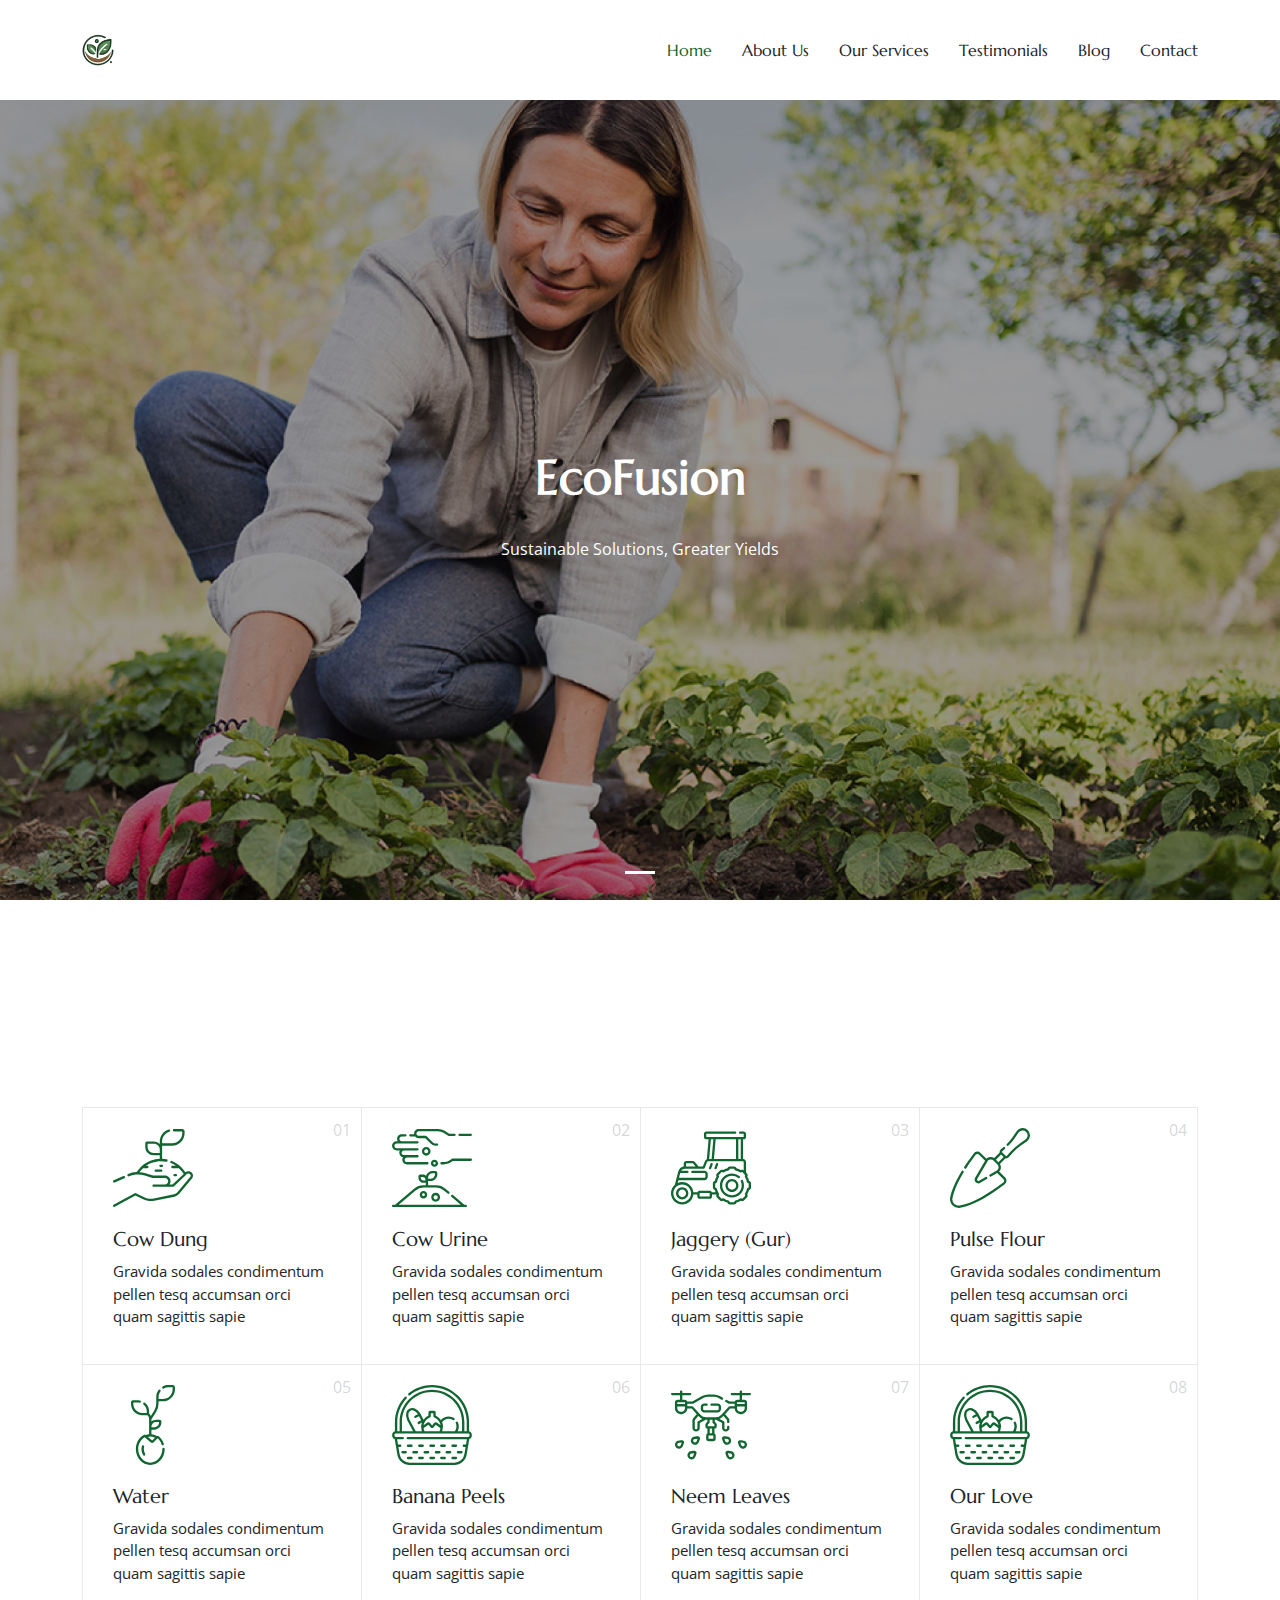
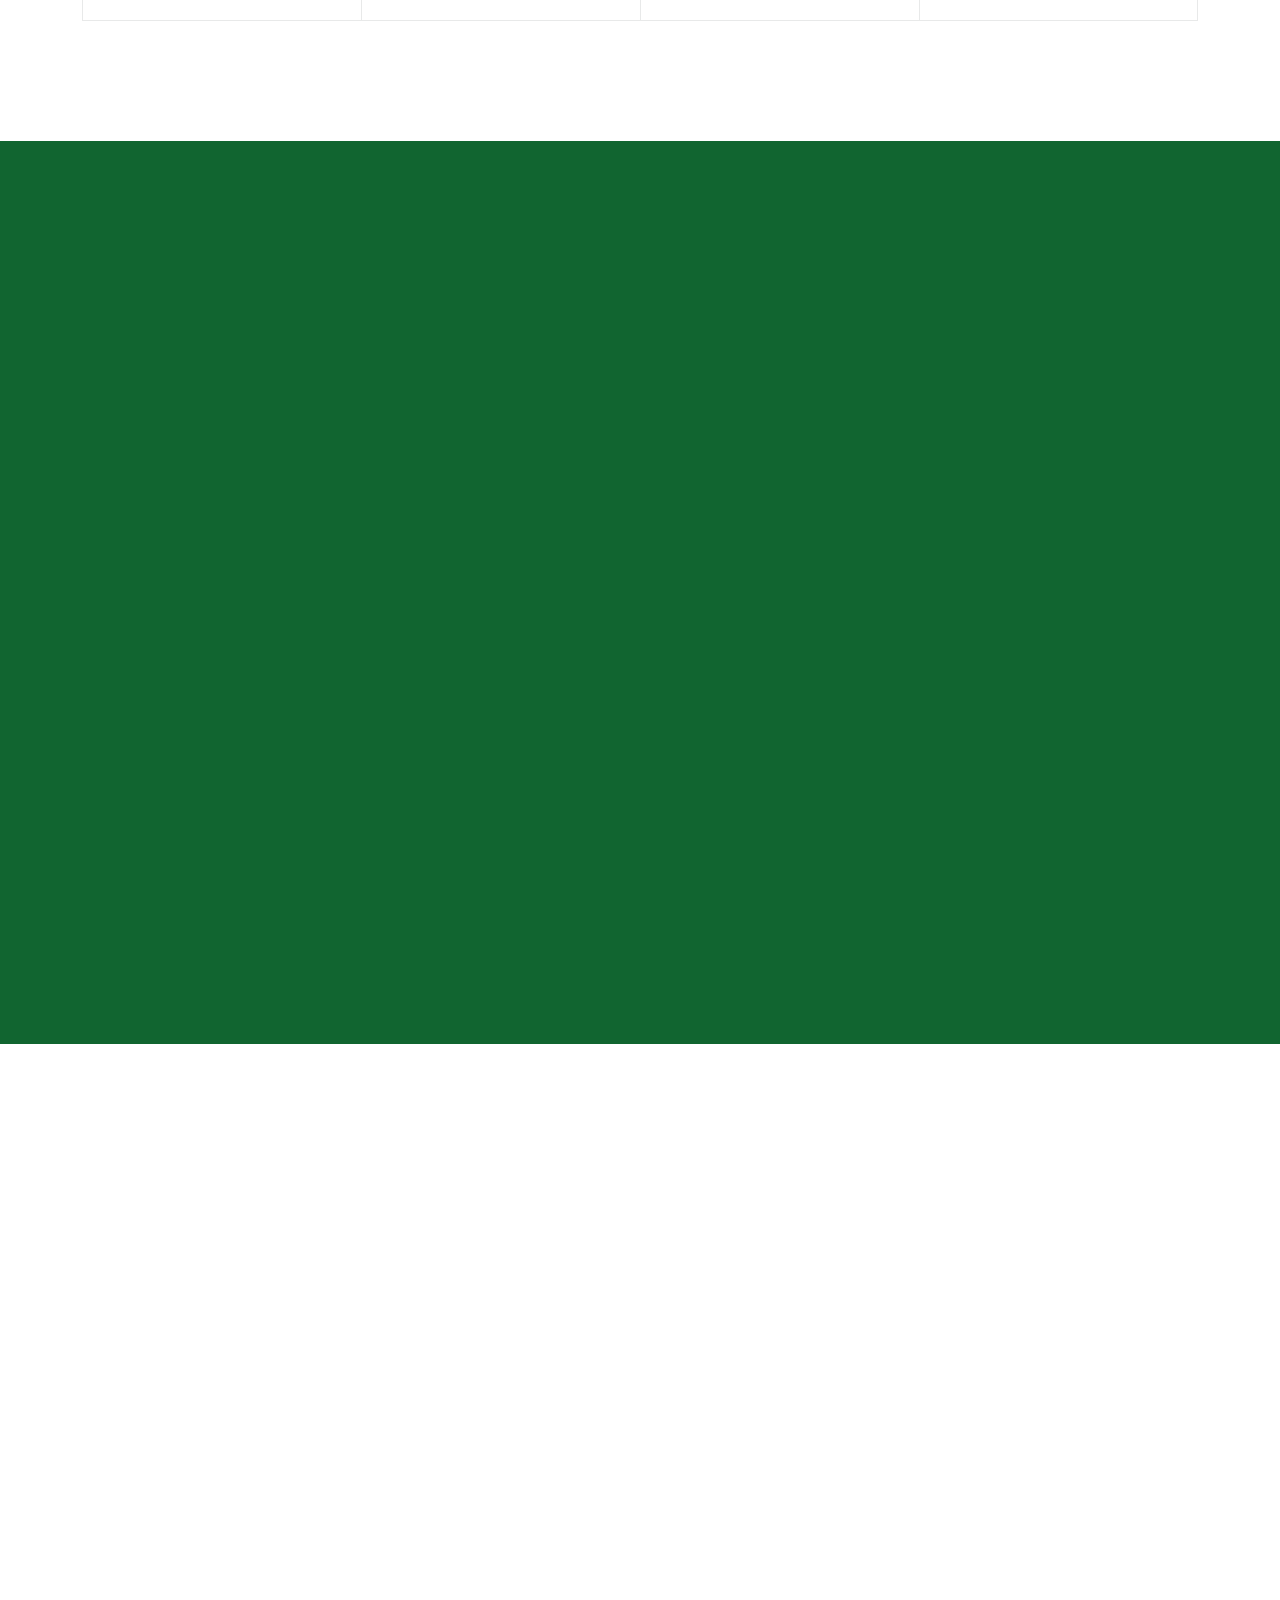
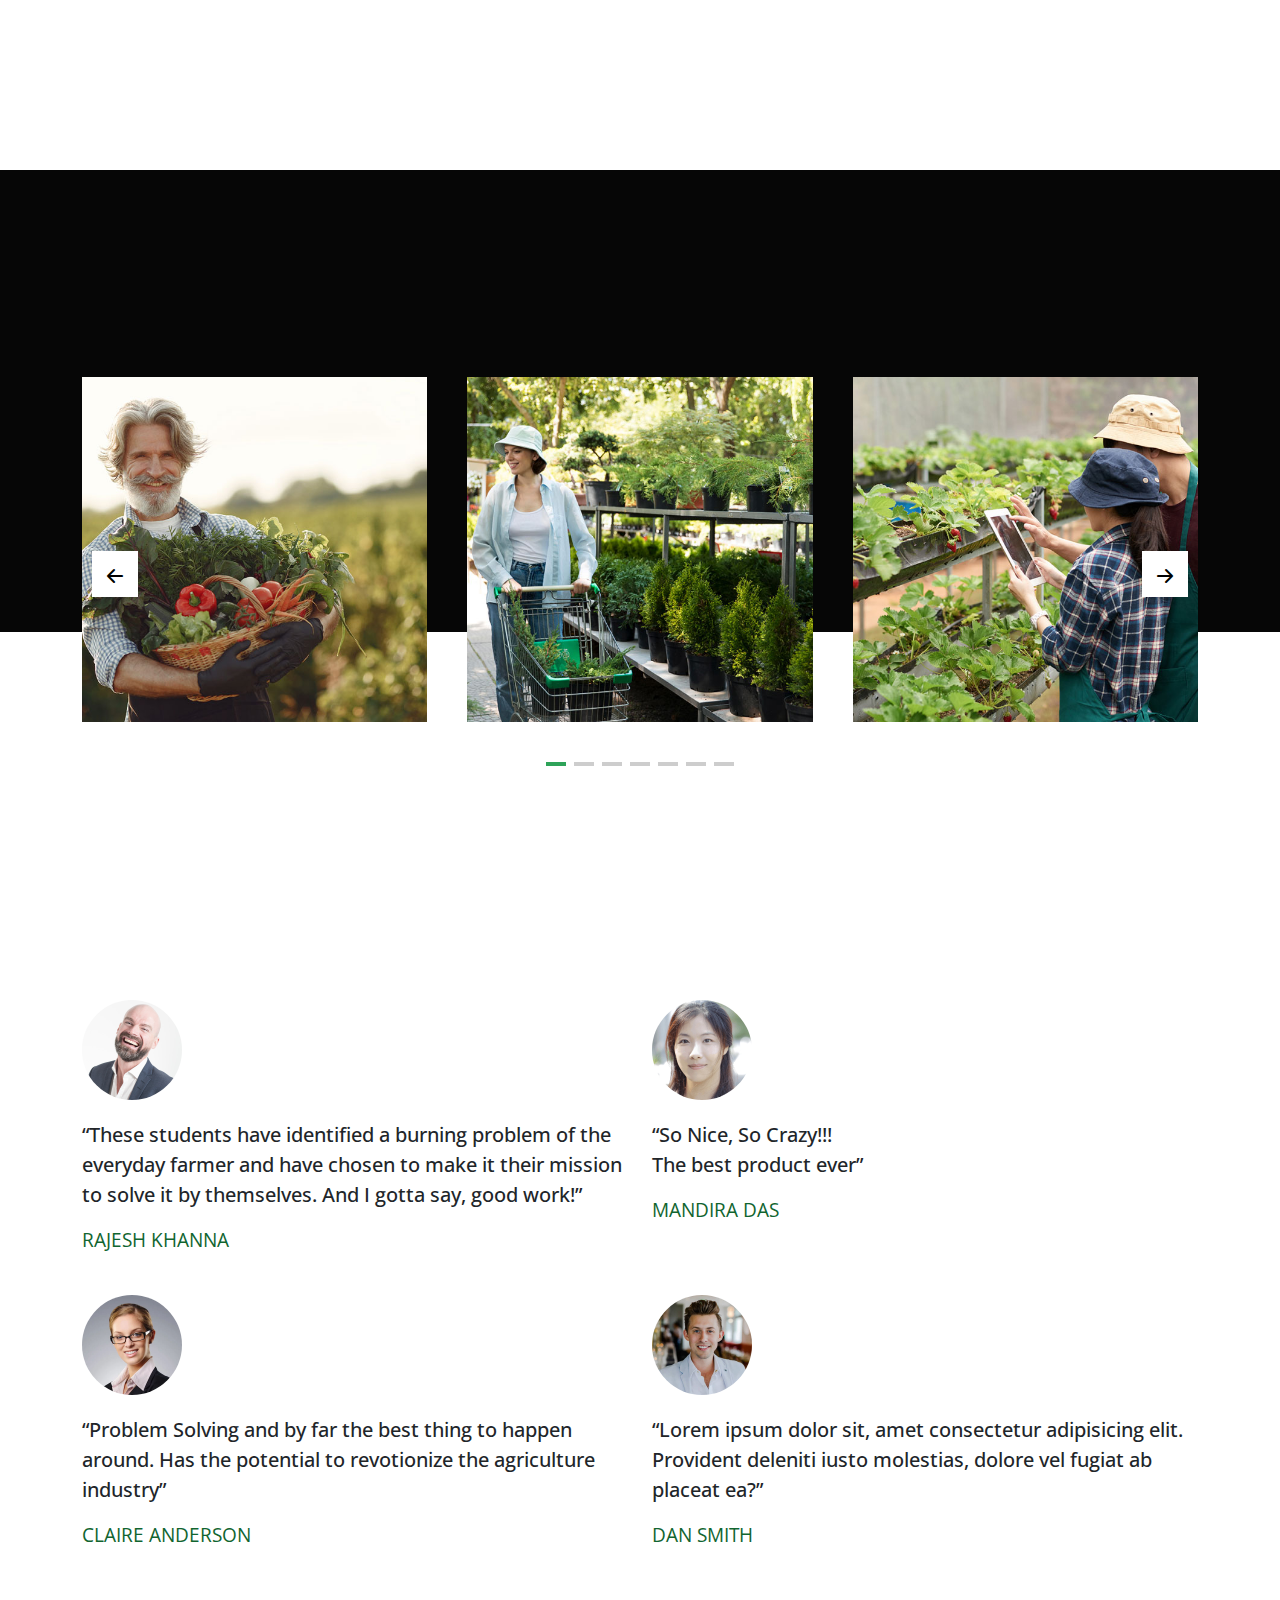
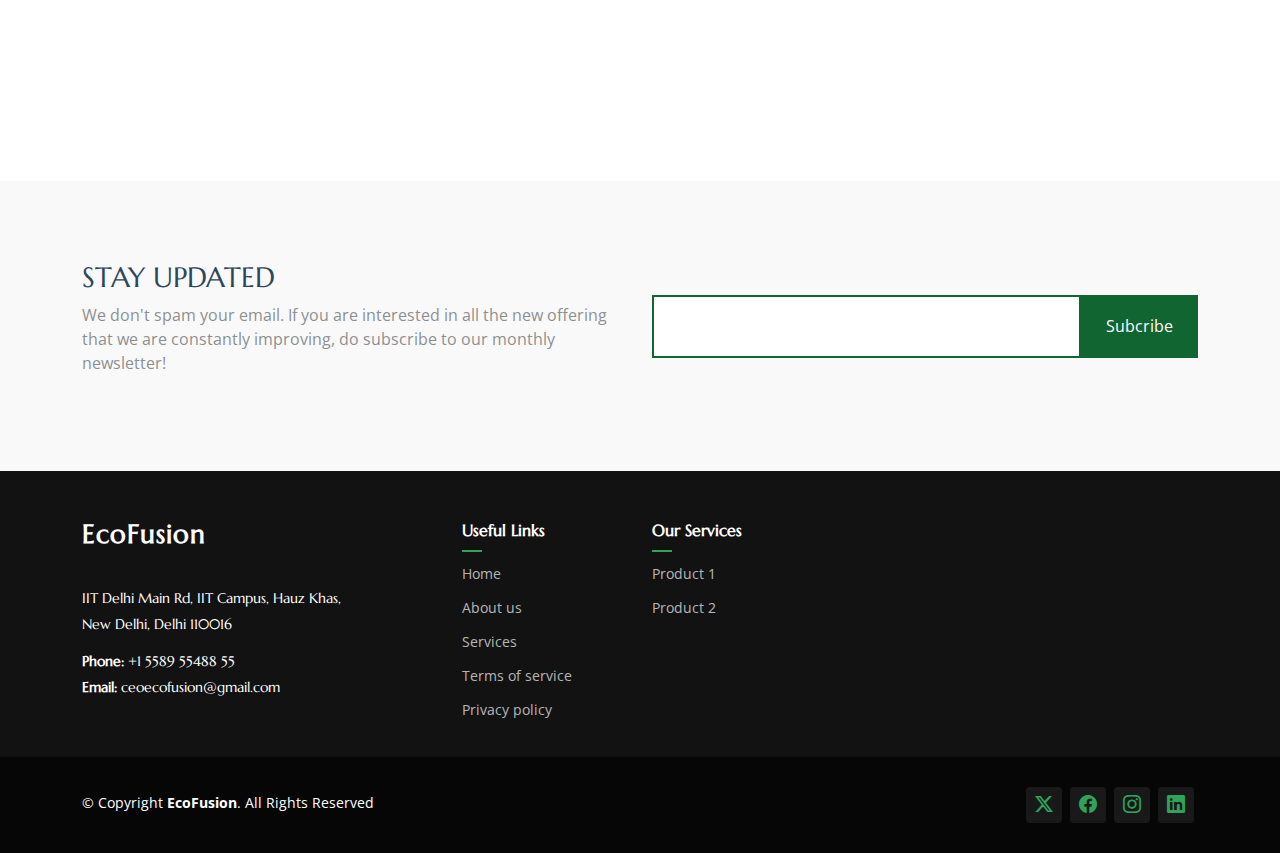
==== commit cbda417b: "email" ====
--- a/index.html
+++ b/index.html
@@ -53,7 +53,7 @@
           <li><a href="services.html">Our Services</a></li>
           <li><a href="testimonials.html">Testimonials</a></li>
           <li><a href="blog.html">Blog</a></li>
-          <li class="dropdown"><a href="#"><span>Dropdown</span> <i class="bi bi-chevron-down toggle-dropdown"></i></a>
+          <!-- <li class="dropdown"><a href="#"><span>Dropdown</span> <i class="bi bi-chevron-down toggle-dropdown"></i></a>
             <ul>
               <li><a href="#">Dropdown 1</a></li>
               <li class="dropdown"><a href="#"><span>Deep Dropdown</span> <i class="bi bi-chevron-down toggle-dropdown"></i></a>
@@ -69,7 +69,7 @@
               <li><a href="#">Dropdown 3</a></li>
               <li><a href="#">Dropdown 4</a></li>
             </ul>
-          </li>
+          </li> -->
           <li><a href="contact.html">Contact</a></li>
         </ul>
         <i class="mobile-nav-toggle d-xl-none bi bi-list"></i>
@@ -758,7 +758,7 @@
               <p>IIT Delhi Main Rd, IIT Campus, Hauz Khas,</p>
               <p>New Delhi, Delhi 110016</p>
               <p class="mt-3"><strong>Phone:</strong> <span>+1 5589 55488 55</span></p>
-              <p><strong>Email:</strong> <span>contact@EcoFusion.in</span></p>
+              <p><strong>Email:</strong> <span>ceoecofusion@gmail.com</span></p>
             </div>
           </div>
 
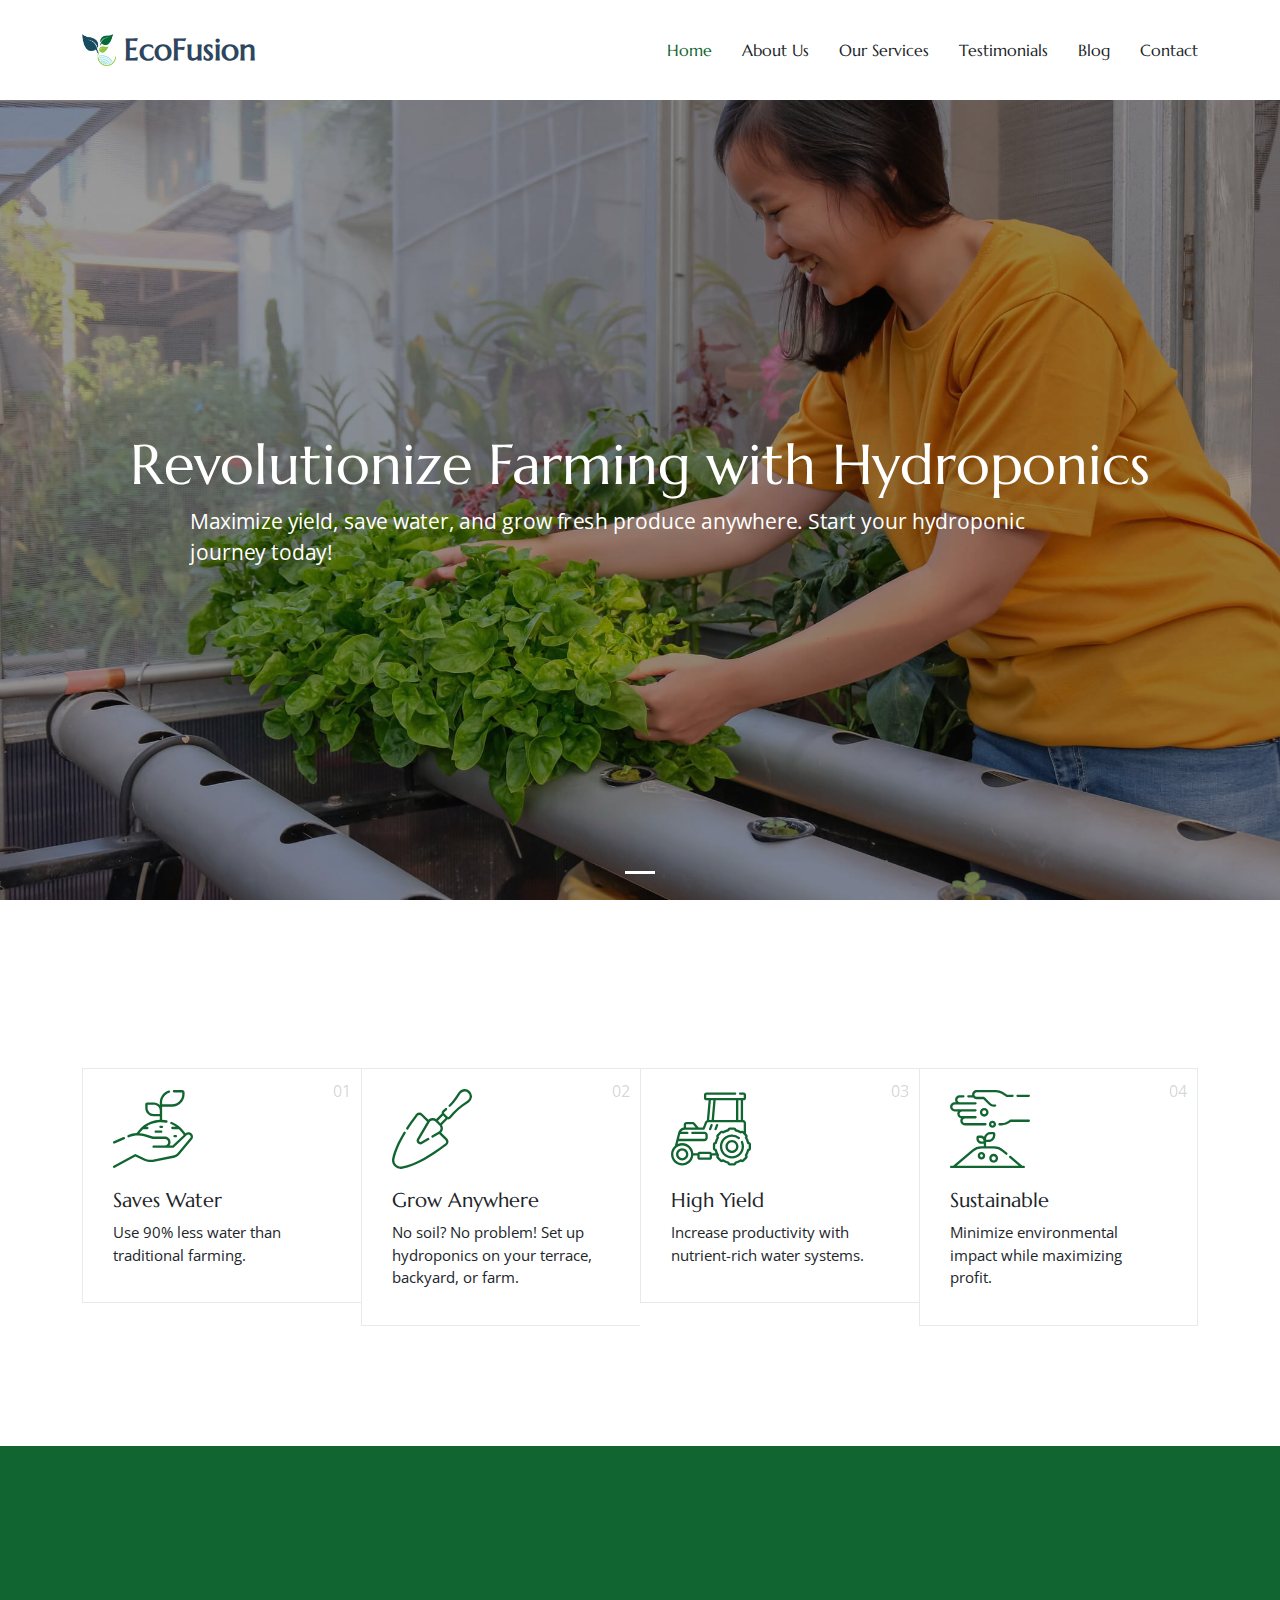
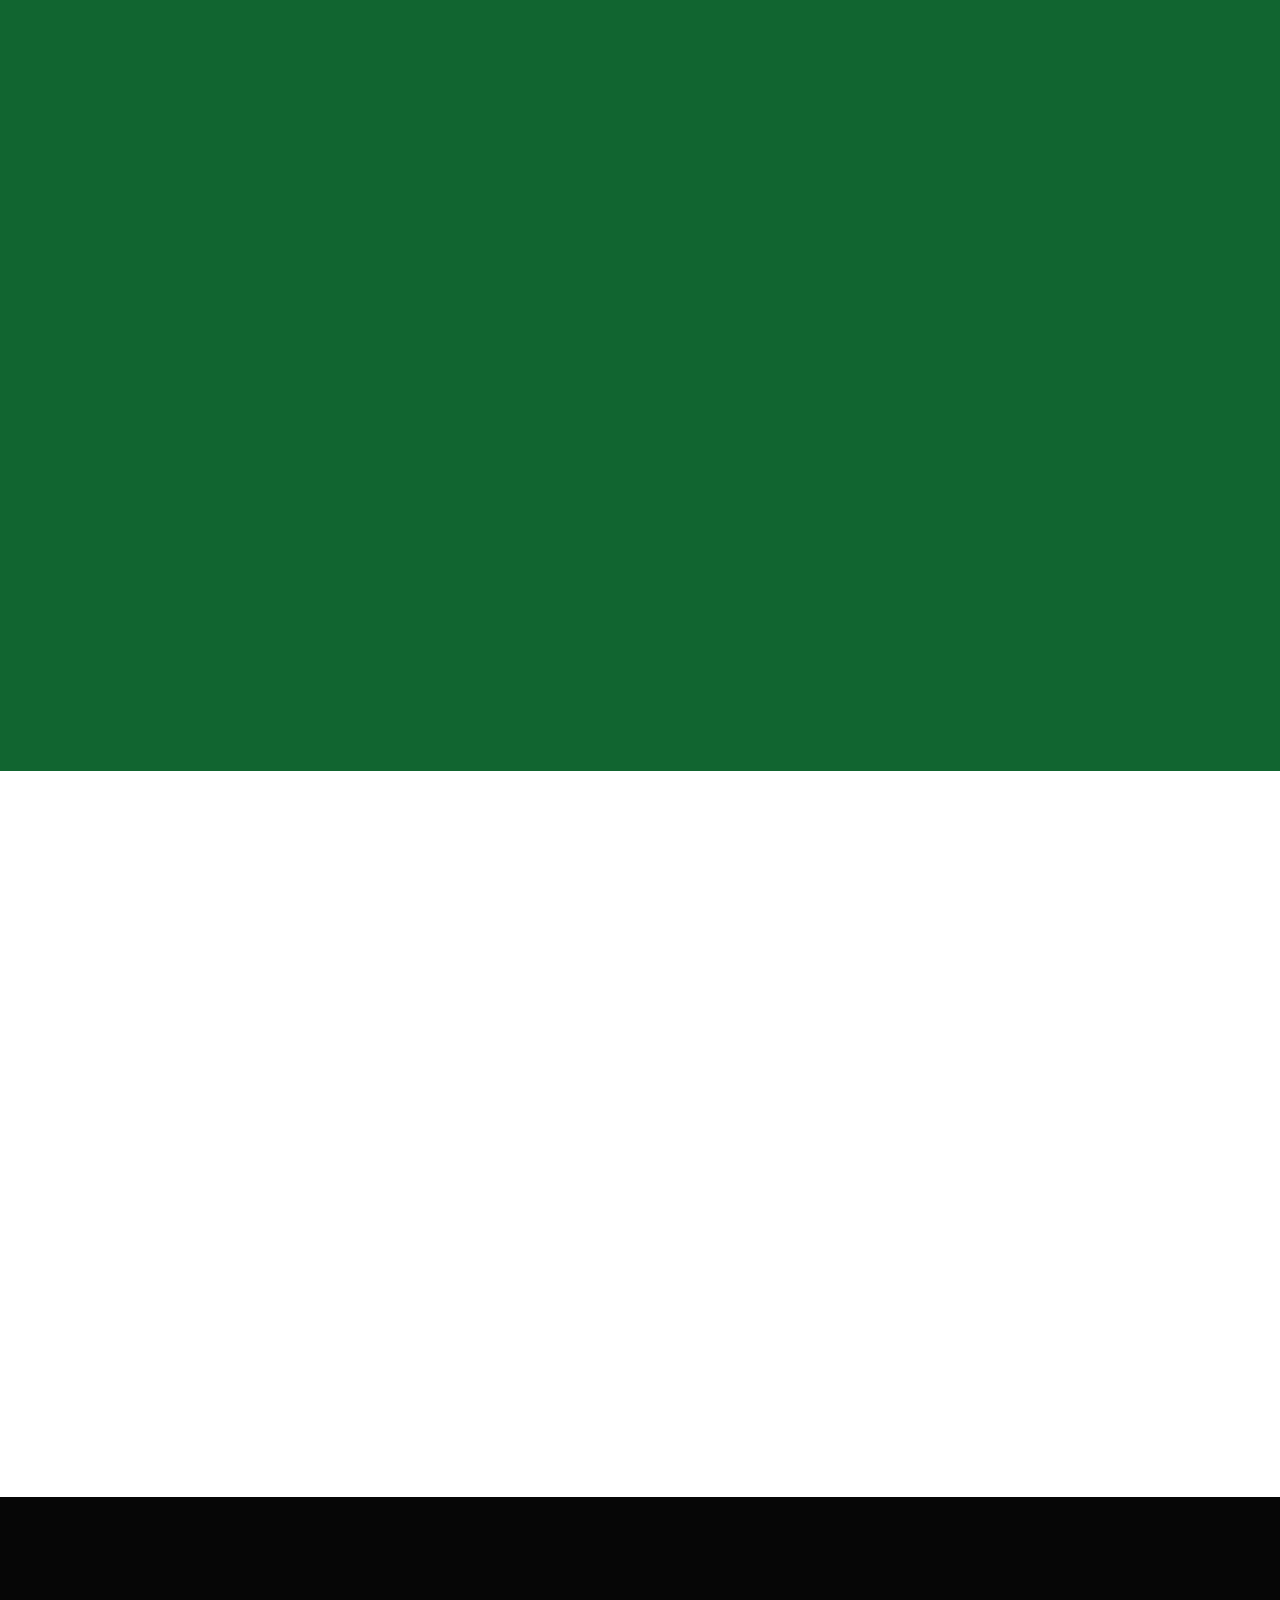
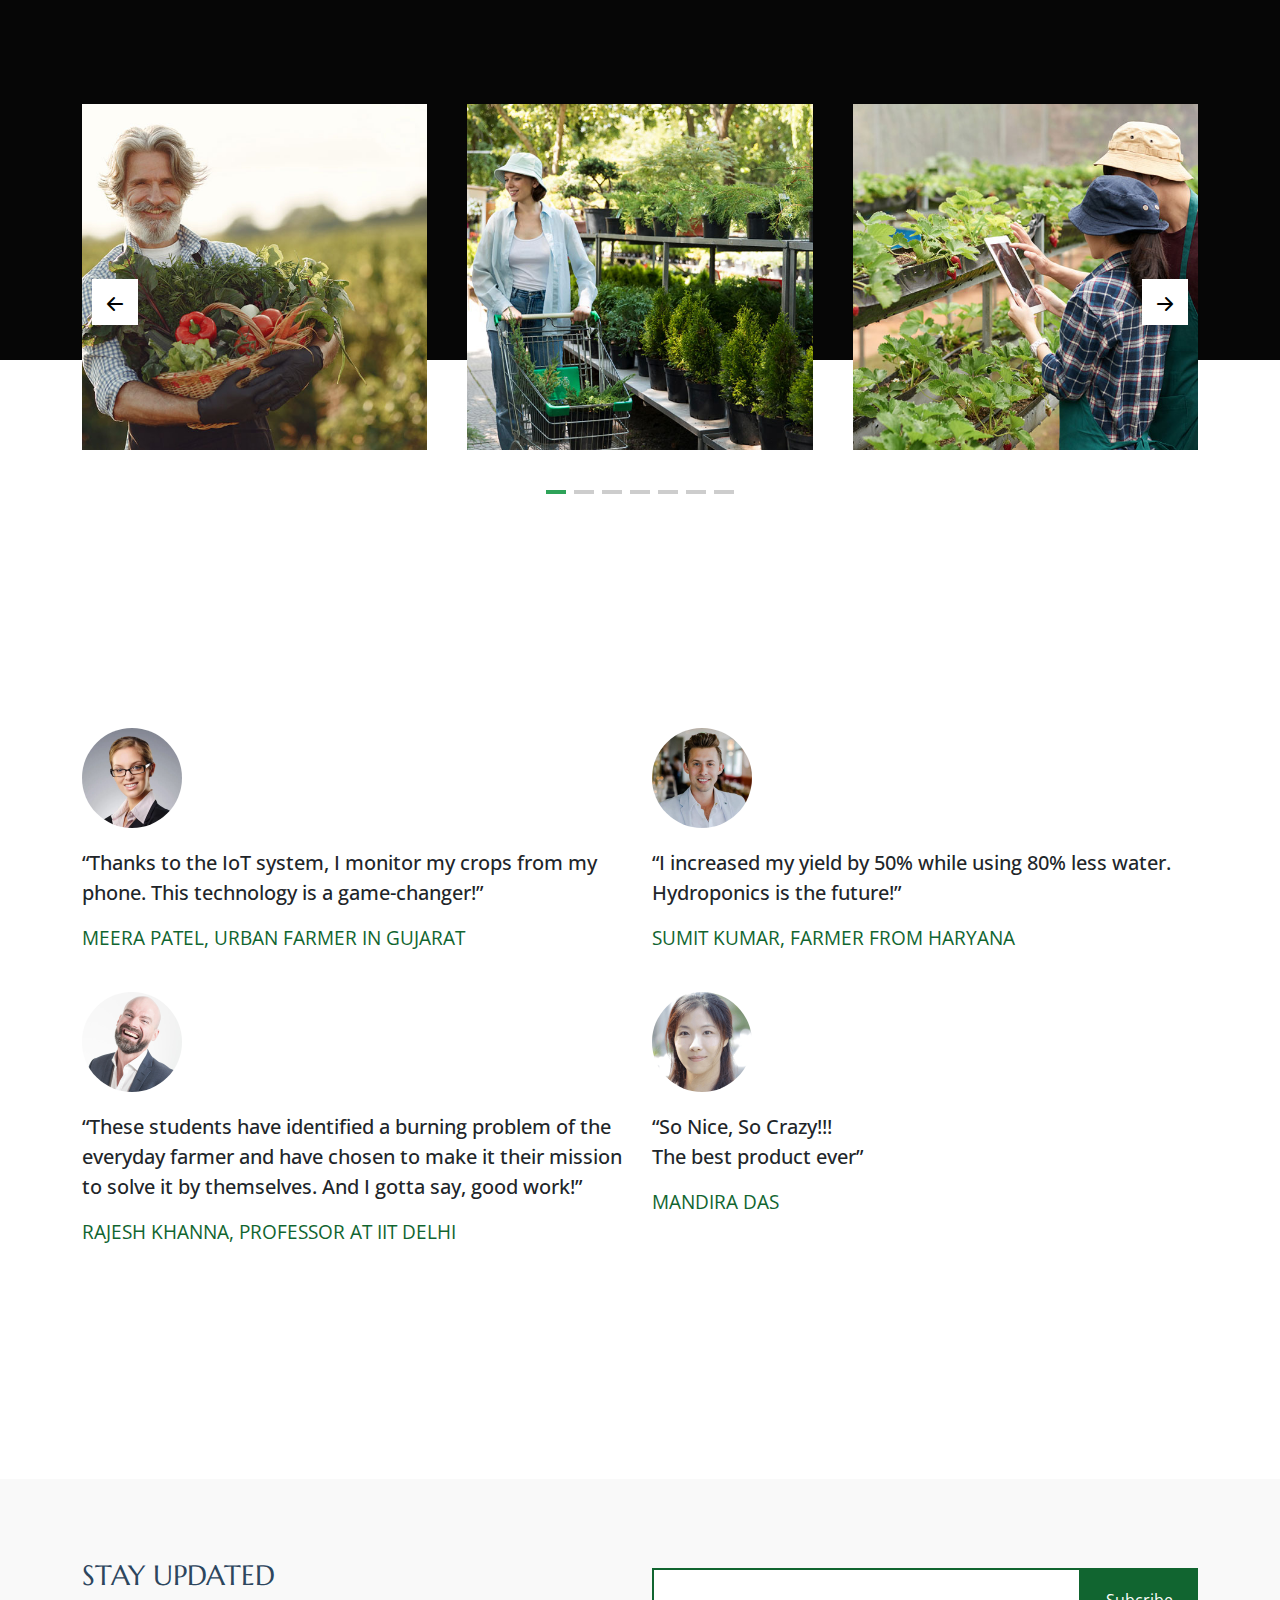
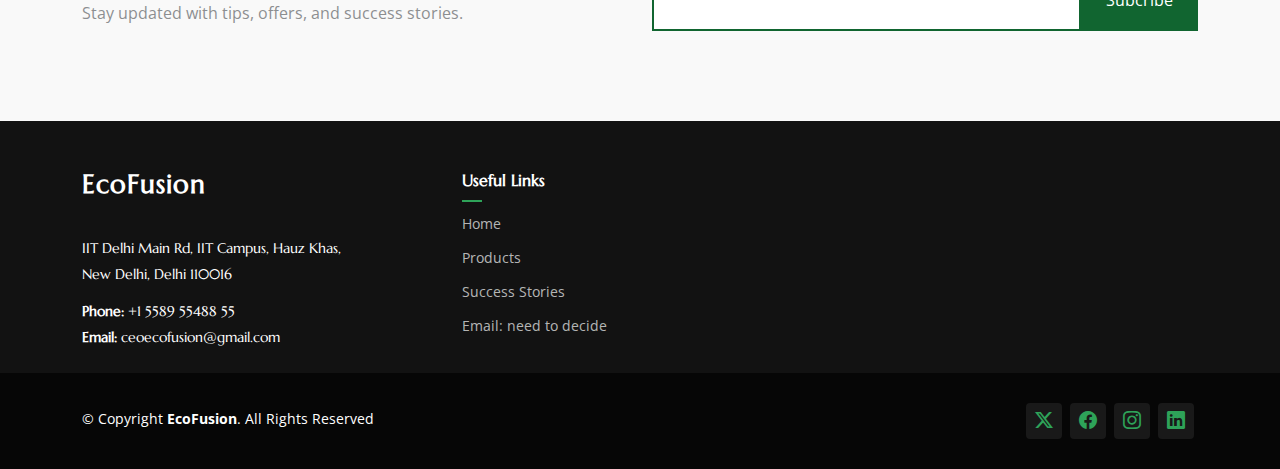
==== commit 8e32a502: "post minor changes 1" ====
--- a/index.html
+++ b/index.html
@@ -43,7 +43,7 @@
       <a href="index.html" class="logo d-flex align-items-center">
         <!-- Uncomment the line below if you also wish to use an image logo -->
         <img src="assets/img/logo.png" alt="EcoFusion">
-        <!-- <h1 class="sitename">AgriCulture</h1>  -->
+        <h1 class="sitename">EcoFusion</h1> 
       </a>
 
       <nav id="navmenu" class="navmenu">
@@ -88,8 +88,8 @@
         <div class="carousel-item active">
           <img src="assets/img/hero_1.jpg" alt="">
           <div class="carousel-container">
-            <h2>EcoFusion</h2>
-            <p>Sustainable Solutions, Greater Yields</p>
+            <h3 style="scale: 2; margin-bottom: 30px;">Revolutionize Farming with Hydroponics</h3>
+            <p style="scale: 1.3;">Maximize yield, save water, and grow fresh produce anywhere. Start your hydroponic journey today!</p>
           </div>
         </div><!-- End Carousel Item -->
 
@@ -148,13 +148,13 @@
 
       <!-- Section Title -->
       <div class="container section-title" data-aos="fade-up">
-        <h2>Organic Nutrient Mix</h2>
-        <p>Panchtatva</p>
+        <!-- <h2>Why Hydroponics?</h2> -->
+        <p>Why Choose Hydroponics?</p>
       </div><!-- End Section Title -->
       <div class="content">
         <div class="container">
           <div class="row g-0">
-            <div class="col-lg-3 col-md-6">
+            <div class="col-lg-3 col-md-6" >
               <div class="service-item">
                 <span class="number">01</span>
                 <div class="service-item-icon">
@@ -166,10 +166,9 @@
                   </svg>
                 </div>
                 <div class="service-item-content">
-                  <h3 class="service-heading">Cow Dung</h3>
+                  <h3 class="service-heading">Saves Water</h3>
                   <p>
-                    Gravida sodales condimentum pellen tesq accumsan orci quam
-                    sagittis sapie
+                    Use 90% less water than traditional farming.
                   </p>
                 </div>
               </div>
@@ -178,19 +177,17 @@
               <div class="service-item">
                 <span class="number">02</span>
                 <div class="service-item-icon">
-                  <svg xmlns="http://www.w3.org/2000/svg" version="1.1" xmlns:xlink="http://www.w3.org/1999/xlink" width="80" height="80" x="0" y="0" viewBox="0 0 514.314 514.314" style="enable-background: new 0 0 512 512" xml:space="preserve" class="">
+                  
+                  <svg xmlns="http://www.w3.org/2000/svg" version="1.1" xmlns:xlink="http://www.w3.org/1999/xlink" width="80" height="80" x="0" y="0" viewBox="0 0 509.389 509.389" style="enable-background: new 0 0 512 512" xml:space="preserve" class="">
                     <g>
-                      <path d="M434.176 51.297h72.639c4.143 0 7.5-3.358 7.5-7.5s-3.357-7.5-7.5-7.5h-72.639c-4.143 0-7.5 3.358-7.5 7.5s3.357 7.5 7.5 7.5zM117.994 54.791h30.852c5.47 6.605 13.729 10.82 22.955 10.82h42.865l35.886 35.886c8.246 8.246 19.209 12.787 30.869 12.787h8.32c4.143 0 7.5-3.358 7.5-7.5s-3.357-7.5-7.5-7.5h-8.32c-7.654 0-14.85-2.981-20.262-8.393l-38.083-38.083a7.5 7.5 0 0 0-5.304-2.197H171.8c-8.159 0-14.797-6.638-14.797-14.797s6.638-14.797 14.797-14.797h123.757a66.756 66.756 0 0 1 35.416 10.157l30.374 18.983a7.497 7.497 0 0 0 3.975 1.14h36.891c4.143 0 7.5-3.358 7.5-7.5s-3.357-7.5-7.5-7.5h-34.739l-28.551-17.843a81.742 81.742 0 0 0-43.365-12.437H171.801c-16.43 0-29.797 13.367-29.797 29.798 0 1.349.099 2.675.273 3.977h-24.283a7.5 7.5 0 1 0 0 14.999zM30.38 144.476h20.344a29.724 29.724 0 0 0-4.003 14.921c0 14.399 10.225 26.453 23.795 29.288a29.746 29.746 0 0 0-4.371 15.555c0 16.499 13.423 29.921 29.921 29.921h131.637a7.5 7.5 0 0 0 7.498-7.688 7.5 7.5 0 0 0-8.307-7.311H96.065c-8.228 0-14.921-6.694-14.921-14.921s6.693-14.921 14.921-14.921H163.9c4.143 0 7.5-3.358 7.5-7.5s-3.357-7.5-7.5-7.5H76.643c-8.228 0-14.922-6.694-14.922-14.921s6.694-14.921 14.922-14.921H163.9c4.143 0 7.5-3.358 7.5-7.5s-3.357-7.5-7.5-7.5H30.38c-8.228 0-14.921-6.694-14.921-14.921s6.693-14.921 14.921-14.921H163.9c4.143 0 7.5-3.358 7.5-7.5s-3.357-7.5-7.5-7.5H62.547c-8.228 0-14.921-6.694-14.921-14.921s6.693-14.921 14.921-14.921h23.485c4.143 0 7.5-3.358 7.5-7.5s-3.357-7.5-7.5-7.5H62.547c-16.498 0-29.921 13.423-29.921 29.921a29.719 29.719 0 0 0 4.003 14.921H30.38C13.882 84.636.459 98.059.459 114.557s13.423 29.919 29.921 29.919zM506.814 196.74H389.248a7.497 7.497 0 0 0-4.629 1.599l-5.613 4.403c-13.495 10.588-30.375 16.42-47.529 16.42h-12.272a7.5 7.5 0 0 0-8.309 7.5 7.5 7.5 0 0 0 7.5 7.5h13.081c20.496 0 40.664-6.967 56.788-19.618l3.574-2.804h114.976a7.5 7.5 0 1 0-.001-15z" fill="currentColor" opacity="1" data-original="currentColor" class=""></path>
-                      <path d="M192.215 150.164c0 15.372 12.506 27.878 27.878 27.878s27.879-12.506 27.879-27.878-12.507-27.878-27.879-27.878-27.878 12.506-27.878 27.878zm40.757 0c0 7.101-5.777 12.878-12.879 12.878-7.101 0-12.878-5.777-12.878-12.878s5.777-12.878 12.878-12.878c7.101-.001 12.879 5.777 12.879 12.878zM273.049 203.771c-12.599 0-22.848 10.25-22.848 22.848s10.249 22.847 22.848 22.847 22.848-10.249 22.848-22.847-10.25-22.848-22.848-22.848zm0 30.695c-4.327 0-7.848-3.52-7.848-7.847s3.521-7.848 7.848-7.848 7.848 3.521 7.848 7.848-3.521 7.847-7.848 7.847zM474.178 493.298h-9.202l-73.199-62.323c-3.155-2.686-7.888-2.305-10.573.849s-2.305 7.887.849 10.572l59.785 50.902H43.105l108.164-92.092a77.855 77.855 0 0 1 50.423-18.558h81.558a77.851 77.851 0 0 1 50.423 18.558l24.029 20.458a7.498 7.498 0 0 0 10.573-.849 7.5 7.5 0 0 0-.849-10.572l-24.029-20.458a92.867 92.867 0 0 0-60.147-22.137h-51.158v-26.806h15.44c24.205 0 43.896-19.692 43.896-43.897v-8.808c0-6.785-5.52-12.305-12.305-12.305h-18.135c-19.99 0-36.891 13.437-42.174 31.749-5.716-4.945-13.156-7.947-21.29-7.947h-15.061c-6.942 0-12.591 5.648-12.591 12.592v7.399c0 17.97 14.619 32.589 32.589 32.589h14.629v15.433h-15.399a92.867 92.867 0 0 0-60.147 22.137L19.967 493.298H7.5c-4.143 0-7.5 3.358-7.5 7.5s3.357 7.5 7.5 7.5h466.678a7.5 7.5 0 0 0 0-15zM232.092 319.73c0-15.934 12.963-28.897 28.897-28.897h15.439v6.112c0 15.934-12.963 28.897-28.896 28.897h-15.44zm-16.978 17.485h-12.651c-9.698 0-17.589-7.89-17.589-17.589v-4.991h12.651c9.698 0 17.589 7.89 17.589 17.589z" fill="currentColor" opacity="1" data-original="currentColor" class=""></path>
-                      <path d="M178.358 429.065c0 13.218 10.754 23.972 23.972 23.972s23.972-10.753 23.972-23.972-10.754-23.972-23.972-23.972-23.972 10.753-23.972 23.972zm32.944 0c0 4.947-4.024 8.972-8.972 8.972s-8.972-4.025-8.972-8.972 4.024-8.972 8.972-8.972 8.972 4.024 8.972 8.972zM252.23 445.536c0 15.706 12.777 28.484 28.483 28.484s28.484-12.778 28.484-28.484-12.778-28.484-28.484-28.484-28.483 12.778-28.483 28.484zm41.968 0c0 7.435-6.049 13.484-13.484 13.484s-13.483-6.049-13.483-13.484 6.049-13.484 13.483-13.484c7.435 0 13.484 6.049 13.484 13.484z" fill="currentColor" opacity="1" data-original="currentColor" class=""></path>
+                      <path d="M495.69 14.267A46.636 46.636 0 0 0 458.364.766a46.637 46.637 0 0 0-34.257 20.05l-24.614 35.749a309.594 309.594 0 0 1-37.289 44.521 7.5 7.5 0 0 0 10.544 10.668 324.596 324.596 0 0 0 39.1-46.684l24.614-35.749a31.674 31.674 0 0 1 23.268-13.618 31.66 31.66 0 0 1 25.354 9.17 31.681 31.681 0 0 1 9.171 25.355 31.679 31.679 0 0 1-13.618 23.267l-35.75 24.615a324.066 324.066 0 0 0-59.859 53.246l-22.502 25.667a5.412 5.412 0 0 1-3.933 1.86c-1.518.071-2.966-.518-4.047-1.599l-21.873-21.872c-1.081-1.082-1.649-2.52-1.599-4.048s.711-2.925 1.86-3.933l15.802-13.854a7.5 7.5 0 0 0-9.889-11.279l-15.802 13.854a20.546 20.546 0 0 0-6.964 14.719 20.37 20.37 0 0 0 .64 5.69l-35.241 35.241c-7.726-5.323-17.119-7.656-26.65-6.449-8.734 1.104-16.614 5.058-22.612 11.157l-37.903-37.903a28.552 28.552 0 0 0-22.3-8.292 28.547 28.547 0 0 0-20.847 11.457c-23.749 31.972-43.447 60.009-60.222 85.713a7.5 7.5 0 0 0 6.275 11.6 7.495 7.495 0 0 0 6.288-3.402c16.606-25.447 36.135-53.239 59.7-84.966a13.562 13.562 0 0 1 9.903-5.441 13.585 13.585 0 0 1 10.595 3.939l39.789 39.789-63.489 107.398c-5.606 9.484-4.179 21.121 3.554 28.957 4.724 4.785 10.89 7.271 17.211 7.271 4.233-.001 8.536-1.115 12.519-3.399l40.792-24.114a7.499 7.499 0 1 0-7.632-12.912l-40.706 24.064c-4.745 2.723-9.055 1.038-11.506-1.446-1.129-1.144-4.561-5.302-1.318-10.787L239.37 211.63c3.736-6.32 10.058-10.474 17.342-11.395 7.292-.918 14.44 1.529 19.633 6.722l25.938 25.938c5.187 5.186 7.654 12.36 6.771 19.686-.878 7.28-4.911 13.598-10.99 17.288l-44.019 26.021a7.5 7.5 0 0 0 7.632 12.912l38.725-22.893 40.397 40.396a13.558 13.558 0 0 1 3.938 10.564 13.606 13.606 0 0 1-5.428 9.926c-54.818 40.993-97.27 69.301-137.646 91.785-50.099 27.898-95.647 45.713-139.25 54.462-13.202 2.648-26.235-1.337-35.759-10.935a40.033 40.033 0 0 1-10.799-36.472c10.129-48.517 33.232-101.845 70.63-163.033a7.501 7.501 0 0 0-12.799-7.823c-38.309 62.679-62.028 117.563-72.515 167.79-3.796 18.186 1.75 36.916 14.835 50.103 10.368 10.45 24.27 16.146 38.625 16.145 3.564 0 7.159-.352 10.732-1.068 45.149-9.06 92.12-27.398 143.597-56.063 40.984-22.823 83.956-51.469 139.331-92.878a28.597 28.597 0 0 0 11.407-20.864 28.554 28.554 0 0 0-8.292-22.245l-38.525-38.525c6.079-6.031 10.002-13.987 11.063-22.799 1.106-9.18-1.037-18.215-5.937-25.753l35.39-35.39a20.4 20.4 0 0 0 5.022.654 20.546 20.546 0 0 0 15.384-6.975l22.502-25.667a309.032 309.032 0 0 1 57.086-50.779l35.749-24.614a46.635 46.635 0 0 0 20.05-34.256 46.63 46.63 0 0 0-13.5-37.328zM340.732 184.685l-32.723 32.723-15.459-15.459 32.723-32.723z" fill="currentColor" opacity="1" data-original="currentColor"></path>
                     </g>
                   </svg>
                 </div>
                 <div class="service-item-content">
-                  <h3 class="service-heading">Cow Urine</h3>
+                  <h3 class="service-heading">Grow Anywhere</h3>
                   <p>
-                    Gravida sodales condimentum pellen tesq accumsan orci quam
-                    sagittis sapie
+                    No soil? No problem! Set up hydroponics on your terrace, backyard, or farm.
                   </p>
                 </div>
               </div>
@@ -208,10 +205,9 @@
                   </svg>
                 </div>
                 <div class="service-item-content">
-                  <h3 class="service-heading">Jaggery (Gur)</h3>
+                  <h3 class="service-heading">High Yield</h3>
                   <p>
-                    Gravida sodales condimentum pellen tesq accumsan orci quam
-                    sagittis sapie
+                    Increase productivity with nutrient-rich water systems.
                   </p>
                 </div>
               </div>
@@ -220,98 +216,18 @@
               <div class="service-item">
                 <span class="number">04</span>
                 <div class="service-item-icon">
-                  <svg xmlns="http://www.w3.org/2000/svg" version="1.1" xmlns:xlink="http://www.w3.org/1999/xlink" width="80" height="80" x="0" y="0" viewBox="0 0 509.389 509.389" style="enable-background: new 0 0 512 512" xml:space="preserve" class="">
+                  <svg xmlns="http://www.w3.org/2000/svg" version="1.1" xmlns:xlink="http://www.w3.org/1999/xlink" width="80" height="80" x="0" y="0" viewBox="0 0 514.314 514.314" style="enable-background: new 0 0 512 512" xml:space="preserve" class="">
                     <g>
-                      <path d="M495.69 14.267A46.636 46.636 0 0 0 458.364.766a46.637 46.637 0 0 0-34.257 20.05l-24.614 35.749a309.594 309.594 0 0 1-37.289 44.521 7.5 7.5 0 0 0 10.544 10.668 324.596 324.596 0 0 0 39.1-46.684l24.614-35.749a31.674 31.674 0 0 1 23.268-13.618 31.66 31.66 0 0 1 25.354 9.17 31.681 31.681 0 0 1 9.171 25.355 31.679 31.679 0 0 1-13.618 23.267l-35.75 24.615a324.066 324.066 0 0 0-59.859 53.246l-22.502 25.667a5.412 5.412 0 0 1-3.933 1.86c-1.518.071-2.966-.518-4.047-1.599l-21.873-21.872c-1.081-1.082-1.649-2.52-1.599-4.048s.711-2.925 1.86-3.933l15.802-13.854a7.5 7.5 0 0 0-9.889-11.279l-15.802 13.854a20.546 20.546 0 0 0-6.964 14.719 20.37 20.37 0 0 0 .64 5.69l-35.241 35.241c-7.726-5.323-17.119-7.656-26.65-6.449-8.734 1.104-16.614 5.058-22.612 11.157l-37.903-37.903a28.552 28.552 0 0 0-22.3-8.292 28.547 28.547 0 0 0-20.847 11.457c-23.749 31.972-43.447 60.009-60.222 85.713a7.5 7.5 0 0 0 6.275 11.6 7.495 7.495 0 0 0 6.288-3.402c16.606-25.447 36.135-53.239 59.7-84.966a13.562 13.562 0 0 1 9.903-5.441 13.585 13.585 0 0 1 10.595 3.939l39.789 39.789-63.489 107.398c-5.606 9.484-4.179 21.121 3.554 28.957 4.724 4.785 10.89 7.271 17.211 7.271 4.233-.001 8.536-1.115 12.519-3.399l40.792-24.114a7.499 7.499 0 1 0-7.632-12.912l-40.706 24.064c-4.745 2.723-9.055 1.038-11.506-1.446-1.129-1.144-4.561-5.302-1.318-10.787L239.37 211.63c3.736-6.32 10.058-10.474 17.342-11.395 7.292-.918 14.44 1.529 19.633 6.722l25.938 25.938c5.187 5.186 7.654 12.36 6.771 19.686-.878 7.28-4.911 13.598-10.99 17.288l-44.019 26.021a7.5 7.5 0 0 0 7.632 12.912l38.725-22.893 40.397 40.396a13.558 13.558 0 0 1 3.938 10.564 13.606 13.606 0 0 1-5.428 9.926c-54.818 40.993-97.27 69.301-137.646 91.785-50.099 27.898-95.647 45.713-139.25 54.462-13.202 2.648-26.235-1.337-35.759-10.935a40.033 40.033 0 0 1-10.799-36.472c10.129-48.517 33.232-101.845 70.63-163.033a7.501 7.501 0 0 0-12.799-7.823c-38.309 62.679-62.028 117.563-72.515 167.79-3.796 18.186 1.75 36.916 14.835 50.103 10.368 10.45 24.27 16.146 38.625 16.145 3.564 0 7.159-.352 10.732-1.068 45.149-9.06 92.12-27.398 143.597-56.063 40.984-22.823 83.956-51.469 139.331-92.878a28.597 28.597 0 0 0 11.407-20.864 28.554 28.554 0 0 0-8.292-22.245l-38.525-38.525c6.079-6.031 10.002-13.987 11.063-22.799 1.106-9.18-1.037-18.215-5.937-25.753l35.39-35.39a20.4 20.4 0 0 0 5.022.654 20.546 20.546 0 0 0 15.384-6.975l22.502-25.667a309.032 309.032 0 0 1 57.086-50.779l35.749-24.614a46.635 46.635 0 0 0 20.05-34.256 46.63 46.63 0 0 0-13.5-37.328zM340.732 184.685l-32.723 32.723-15.459-15.459 32.723-32.723z" fill="currentColor" opacity="1" data-original="currentColor"></path>
+                      <path d="M434.176 51.297h72.639c4.143 0 7.5-3.358 7.5-7.5s-3.357-7.5-7.5-7.5h-72.639c-4.143 0-7.5 3.358-7.5 7.5s3.357 7.5 7.5 7.5zM117.994 54.791h30.852c5.47 6.605 13.729 10.82 22.955 10.82h42.865l35.886 35.886c8.246 8.246 19.209 12.787 30.869 12.787h8.32c4.143 0 7.5-3.358 7.5-7.5s-3.357-7.5-7.5-7.5h-8.32c-7.654 0-14.85-2.981-20.262-8.393l-38.083-38.083a7.5 7.5 0 0 0-5.304-2.197H171.8c-8.159 0-14.797-6.638-14.797-14.797s6.638-14.797 14.797-14.797h123.757a66.756 66.756 0 0 1 35.416 10.157l30.374 18.983a7.497 7.497 0 0 0 3.975 1.14h36.891c4.143 0 7.5-3.358 7.5-7.5s-3.357-7.5-7.5-7.5h-34.739l-28.551-17.843a81.742 81.742 0 0 0-43.365-12.437H171.801c-16.43 0-29.797 13.367-29.797 29.798 0 1.349.099 2.675.273 3.977h-24.283a7.5 7.5 0 1 0 0 14.999zM30.38 144.476h20.344a29.724 29.724 0 0 0-4.003 14.921c0 14.399 10.225 26.453 23.795 29.288a29.746 29.746 0 0 0-4.371 15.555c0 16.499 13.423 29.921 29.921 29.921h131.637a7.5 7.5 0 0 0 7.498-7.688 7.5 7.5 0 0 0-8.307-7.311H96.065c-8.228 0-14.921-6.694-14.921-14.921s6.693-14.921 14.921-14.921H163.9c4.143 0 7.5-3.358 7.5-7.5s-3.357-7.5-7.5-7.5H76.643c-8.228 0-14.922-6.694-14.922-14.921s6.694-14.921 14.922-14.921H163.9c4.143 0 7.5-3.358 7.5-7.5s-3.357-7.5-7.5-7.5H30.38c-8.228 0-14.921-6.694-14.921-14.921s6.693-14.921 14.921-14.921H163.9c4.143 0 7.5-3.358 7.5-7.5s-3.357-7.5-7.5-7.5H62.547c-8.228 0-14.921-6.694-14.921-14.921s6.693-14.921 14.921-14.921h23.485c4.143 0 7.5-3.358 7.5-7.5s-3.357-7.5-7.5-7.5H62.547c-16.498 0-29.921 13.423-29.921 29.921a29.719 29.719 0 0 0 4.003 14.921H30.38C13.882 84.636.459 98.059.459 114.557s13.423 29.919 29.921 29.919zM506.814 196.74H389.248a7.497 7.497 0 0 0-4.629 1.599l-5.613 4.403c-13.495 10.588-30.375 16.42-47.529 16.42h-12.272a7.5 7.5 0 0 0-8.309 7.5 7.5 7.5 0 0 0 7.5 7.5h13.081c20.496 0 40.664-6.967 56.788-19.618l3.574-2.804h114.976a7.5 7.5 0 1 0-.001-15z" fill="currentColor" opacity="1" data-original="currentColor" class=""></path>
+                      <path d="M192.215 150.164c0 15.372 12.506 27.878 27.878 27.878s27.879-12.506 27.879-27.878-12.507-27.878-27.879-27.878-27.878 12.506-27.878 27.878zm40.757 0c0 7.101-5.777 12.878-12.879 12.878-7.101 0-12.878-5.777-12.878-12.878s5.777-12.878 12.878-12.878c7.101-.001 12.879 5.777 12.879 12.878zM273.049 203.771c-12.599 0-22.848 10.25-22.848 22.848s10.249 22.847 22.848 22.847 22.848-10.249 22.848-22.847-10.25-22.848-22.848-22.848zm0 30.695c-4.327 0-7.848-3.52-7.848-7.847s3.521-7.848 7.848-7.848 7.848 3.521 7.848 7.848-3.521 7.847-7.848 7.847zM474.178 493.298h-9.202l-73.199-62.323c-3.155-2.686-7.888-2.305-10.573.849s-2.305 7.887.849 10.572l59.785 50.902H43.105l108.164-92.092a77.855 77.855 0 0 1 50.423-18.558h81.558a77.851 77.851 0 0 1 50.423 18.558l24.029 20.458a7.498 7.498 0 0 0 10.573-.849 7.5 7.5 0 0 0-.849-10.572l-24.029-20.458a92.867 92.867 0 0 0-60.147-22.137h-51.158v-26.806h15.44c24.205 0 43.896-19.692 43.896-43.897v-8.808c0-6.785-5.52-12.305-12.305-12.305h-18.135c-19.99 0-36.891 13.437-42.174 31.749-5.716-4.945-13.156-7.947-21.29-7.947h-15.061c-6.942 0-12.591 5.648-12.591 12.592v7.399c0 17.97 14.619 32.589 32.589 32.589h14.629v15.433h-15.399a92.867 92.867 0 0 0-60.147 22.137L19.967 493.298H7.5c-4.143 0-7.5 3.358-7.5 7.5s3.357 7.5 7.5 7.5h466.678a7.5 7.5 0 0 0 0-15zM232.092 319.73c0-15.934 12.963-28.897 28.897-28.897h15.439v6.112c0 15.934-12.963 28.897-28.896 28.897h-15.44zm-16.978 17.485h-12.651c-9.698 0-17.589-7.89-17.589-17.589v-4.991h12.651c9.698 0 17.589 7.89 17.589 17.589z" fill="currentColor" opacity="1" data-original="currentColor" class=""></path>
+                      <path d="M178.358 429.065c0 13.218 10.754 23.972 23.972 23.972s23.972-10.753 23.972-23.972-10.754-23.972-23.972-23.972-23.972 10.753-23.972 23.972zm32.944 0c0 4.947-4.024 8.972-8.972 8.972s-8.972-4.025-8.972-8.972 4.024-8.972 8.972-8.972 8.972 4.024 8.972 8.972zM252.23 445.536c0 15.706 12.777 28.484 28.483 28.484s28.484-12.778 28.484-28.484-12.778-28.484-28.484-28.484-28.483 12.778-28.483 28.484zm41.968 0c0 7.435-6.049 13.484-13.484 13.484s-13.483-6.049-13.483-13.484 6.049-13.484 13.483-13.484c7.435 0 13.484 6.049 13.484 13.484z" fill="currentColor" opacity="1" data-original="currentColor" class=""></path>
                     </g>
                   </svg>
                 </div>
                 <div class="service-item-content">
-                  <h3 class="service-heading">Pulse Flour</h3>
+                  <h3 class="service-heading">Sustainable</h3>
                   <p>
-                    Gravida sodales condimentum pellen tesq accumsan orci quam
-                    sagittis sapie
-                  </p>
-                </div>
-              </div>
-            </div>
-
-            <div class="col-lg-3 col-md-6">
-              <div class="service-item">
-                <span class="number">05</span>
-                <div class="service-item-icon">
-                  <svg xmlns="http://www.w3.org/2000/svg" version="1.1" xmlns:xlink="http://www.w3.org/1999/xlink" width="80" height="80" x="0" y="0" viewBox="0 0 513.089 513.089" style="enable-background: new 0 0 512 512" xml:space="preserve" class="">
-                    <g>
-                      <path d="M194.209 386.877a7.497 7.497 0 0 0-9.15 5.363 75.07 75.07 0 0 0-2.428 18.947c0 13.789 3.615 27 10.454 38.204a7.494 7.494 0 0 0 10.308 2.495 7.5 7.5 0 0 0 2.494-10.309c-5.401-8.851-8.257-19.359-8.257-30.39a60.09 60.09 0 0 1 1.941-15.16 7.497 7.497 0 0 0-5.362-9.15z" fill="currentColor" opacity="1" data-original="currentColor"></path>
-                      <path d="M382.56 0h-27.319c-12.654 0-25.236 3.119-36.386 9.021a7.5 7.5 0 0 0 7.018 13.258c9.124-4.83 19.005-7.278 29.368-7.278h27.222v12.022c0 34.679-28.213 62.892-62.892 62.892h-27.222V77.893c0-13.309 4.12-26.038 11.914-36.811a7.5 7.5 0 0 0-12.153-8.793c-9.657 13.347-14.762 29.117-14.762 45.604V119.154a88.294 88.294 0 0 1-14.296 48.23l-20.501 31.543a46.65 46.65 0 0 0-9.615-13.916l-1.273-1.273v-14.053c0-21.604-9.58-41.872-26.284-55.608a7.5 7.5 0 0 0-9.528 11.586c13.226 10.876 20.812 26.922 20.812 44.022v9.66h-29.069c-31.412 0-56.968-25.556-56.968-56.968v-9.66h29.069c3.454 0 6.976.329 10.467.977a7.5 7.5 0 0 0 2.738-14.748 72.57 72.57 0 0 0-13.205-1.229h-31.883c-6.72 0-12.187 5.467-12.187 12.186v12.474c0 39.684 32.284 71.968 71.968 71.968h33.463l1.273 1.273c5.979 5.979 9.271 13.927 9.271 22.381v98.306a79.003 79.003 0 0 0-21.446 5.114c-4.152-2.798-9.597-3.045-13.983-.509-30.558 17.671-49.541 52.263-49.541 90.277 0 56.188 41.481 101.901 92.47 101.901s92.47-45.713 92.47-101.901c0-.237-.004-.473-.009-.709l-.005-.334a7.5 7.5 0 0 0-7.499-7.433h-.068a7.5 7.5 0 0 0-7.433 7.567l.014.909c0 47.917-34.753 86.901-77.47 86.901s-77.47-38.984-77.47-86.901c0-32.212 15.656-61.449 40.948-76.643l40.182 34.094c5.225 4.433 13.1 4.099 17.929-.761l25.512-25.668c11.649 10.022 20.473 23.408 25.562 38.809a7.496 7.496 0 0 0 9.475 4.768 7.5 7.5 0 0 0 4.768-9.474c-6.15-18.613-17.027-34.756-31.454-46.681-4.011-3.317-9.358-3.923-13.824-1.93-10.53-6.377-22.136-10.243-34.128-11.384v-29.695h18.365c25.013 0 45.362-20.35 45.362-45.362v-7.928c0-6.115-4.975-11.089-11.089-11.089h-22.276c-11.667 0-22.318 4.429-30.362 11.693v-13.713l29.028-44.665a103.263 103.263 0 0 0 16.72-56.404v-14.239h27.222c42.949 0 77.892-34.942 77.892-77.892v-12.12C397.462 6.685 390.777 0 382.56 0zM251.211 356.136l-27.468-23.306a63.694 63.694 0 0 1 15.358-1.884c10.366 0 20.534 2.525 29.851 7.34zm25.752-118.894h18.365v4.017c0 16.742-13.62 30.362-30.362 30.362h-18.365v-4.017c0-16.741 13.62-30.362 30.362-30.362z" fill="currentColor" opacity="1" data-original="currentColor"></path>
-                    </g>
-                  </svg>
-                </div>
-                <div class="service-item-content">
-                  <h3 class="service-heading">Water</h3>
-                  <p>
-                    Gravida sodales condimentum pellen tesq accumsan orci quam
-                    sagittis sapie
-                  </p>
-                </div>
-              </div>
-            </div>
-            <div class="col-lg-3 col-md-6">
-              <div class="service-item">
-                <span class="number">06</span>
-                <div class="service-item-icon">
-                  <svg xmlns="http://www.w3.org/2000/svg" version="1.1" xmlns:xlink="http://www.w3.org/1999/xlink" width="80" height="80" x="0" y="0" viewBox="0 0 511.67 511.67" style="enable-background: new 0 0 512 512" xml:space="preserve" class="">
-                    <g>
-                      <path d="M492.96 296.401v-59.276c0-63.338-24.665-122.886-69.452-167.673C378.721 24.666 319.174 0 255.835 0c-54.517 0-107.757 18.967-149.914 53.407a7.5 7.5 0 1 0 9.491 11.616C154.896 32.765 204.767 15 255.835 15c59.332 0 115.112 23.105 157.066 65.059 41.953 41.954 65.059 97.734 65.059 157.066v58.7h-15v-58.7C462.96 122.916 370.044 30 255.835 30S48.71 122.916 48.71 237.125v58.7h-15v-58.7c0-56.142 21.01-109.737 59.158-150.913a7.502 7.502 0 0 0-11.004-10.195C41.139 119.975 18.71 177.19 18.71 237.125v59.276c-10.029 2.3-17.535 11.291-17.535 22.008v5.81c0 10.194 6.791 18.828 16.085 21.627l16.782 99.17c6.535 38.622 39.71 66.654 78.882 66.654h285.822c39.172 0 72.347-28.032 78.882-66.654l16.782-99.17c9.294-2.798 16.085-11.432 16.085-21.627v-5.81c0-10.717-7.506-19.708-17.535-22.008zM63.71 237.125C63.71 131.187 149.896 45 255.835 45S447.96 131.187 447.96 237.125v58.7h-27.888a64.77 64.77 0 0 0 7.259-29.747c0-9.561-2.046-18.787-6.081-27.423a7.5 7.5 0 0 0-13.59 6.35c3.1 6.633 4.671 13.723 4.671 21.073a49.851 49.851 0 0 1-9.875 29.747h-82.073a68.421 68.421 0 0 0 3.912-22.766l-.003-.369a10.737 10.737 0 0 0 2.441-7.707l-.074-.952a81.022 81.022 0 0 0-6.053-25.058c9.161-14.126 24.883-22.763 41.856-22.763a49.676 49.676 0 0 1 26.83 7.844 7.5 7.5 0 0 0 8.086-12.634 64.65 64.65 0 0 0-34.916-10.21c-19.407 0-37.547 8.686-49.744 23.261a81.08 81.08 0 0 0-25.89-24.171l-7.325-4.298v-19.86c0-6.111-4.972-11.083-11.083-11.083h-24.17c-6.111 0-11.083 4.972-11.083 11.083v19.86l-7.325 4.298a81.067 81.067 0 0 0-24.083 21.633l-21.606-40.574a68.923 68.923 0 0 0-37.588-32.526 39.21 39.21 0 0 0-31.641 2.285 39.215 39.215 0 0 0-19.556 24.977 68.922 68.922 0 0 0 6.006 49.343l37.481 70.388H63.71zm88.14 58.7-41.235-77.438a53.95 53.95 0 0 1-4.701-38.625c1.687-6.691 5.971-12.162 12.061-15.405 6.091-3.244 13.022-3.745 19.516-1.409a53.936 53.936 0 0 1 28.384 23.614L146.29 196.99a7.5 7.5 0 0 0 7.051 13.241l19.627-10.451 13.619 25.575-19.627 10.451a7.5 7.5 0 0 0 7.051 13.241l17.809-9.483a81.015 81.015 0 0 0-5.807 24.466l-.074.961a10.774 10.774 0 0 0 1.468 6.319c-.018.6-.03 1.185-.03 1.752a68.427 68.427 0 0 0 3.914 22.766H151.85zm116.357-89.059 11.029 6.472a66.163 66.163 0 0 1 31.323 43.794l-23.74-16.479a13.027 13.027 0 0 0-17.511 2.36l-12.974 15.524-12.974-15.525c-2.59-3.099-6.283-4.719-10.029-4.719-2.584 0-5.193.771-7.481 2.359l-23.74 16.478a66.163 66.163 0 0 1 31.323-43.794l11.029-6.472a7.5 7.5 0 0 0 3.704-6.469v-20.238h16.336v20.238a7.504 7.504 0 0 0 3.705 6.471zm-60.729 89.059a53.472 53.472 0 0 1-5.062-20.774c.171-.105.342-.21.509-.326l30.046-20.854 15.047 18.007c2.065 2.471 5.097 3.888 8.317 3.888s6.252-1.417 8.317-3.888v-.001l15.047-18.006 29.574 20.527a53.458 53.458 0 0 1-5.081 21.428h-96.714zm288.017 28.394c0 4.182-3.402 7.584-7.584 7.584H101.084c-4.143 0-7.5 3.358-7.5 7.5s3.357 7.5 7.5 7.5h377.952l-5.751 33.987h-14.299c-4.143 0-7.5 3.358-7.5 7.5s3.357 7.5 7.5 7.5h11.76l-7.907 46.723a64.83 64.83 0 0 1-64.093 54.157H112.924a64.83 64.83 0 0 1-64.093-54.157l-7.907-46.723h11.76c4.143 0 7.5-3.358 7.5-7.5s-3.357-7.5-7.5-7.5H38.386l-5.751-33.987h36.487c4.143 0 7.5-3.358 7.5-7.5s-3.357-7.5-7.5-7.5H23.759c-4.182 0-7.584-3.402-7.584-7.584v-5.81c0-4.182 3.402-7.584 7.584-7.584h464.152c4.182 0 7.584 3.402 7.584 7.584z" fill="currentColor" opacity="1" data-original="currentColor"></path>
-                      <path d="M246.338 395.79h21.993c4.143 0 7.5-3.358 7.5-7.5s-3.357-7.5-7.5-7.5h-21.993c-4.143 0-7.5 3.358-7.5 7.5s3.357 7.5 7.5 7.5zM174.455 395.79h21.994c4.143 0 7.5-3.358 7.5-7.5s-3.357-7.5-7.5-7.5h-21.994c-4.143 0-7.5 3.358-7.5 7.5s3.357 7.5 7.5 7.5zM102.573 395.79h21.994c4.143 0 7.5-3.358 7.5-7.5s-3.357-7.5-7.5-7.5h-21.994a7.5 7.5 0 0 0 0 15zM315.221 395.79h21.994c4.143 0 7.5-3.358 7.5-7.5s-3.357-7.5-7.5-7.5h-21.994c-4.143 0-7.5 3.358-7.5 7.5s3.357 7.5 7.5 7.5zM387.103 395.79h21.994c4.143 0 7.5-3.358 7.5-7.5s-3.357-7.5-7.5-7.5h-21.994c-4.143 0-7.5 3.358-7.5 7.5s3.357 7.5 7.5 7.5zM246.338 474.186h21.993c4.143 0 7.5-3.358 7.5-7.5s-3.357-7.5-7.5-7.5h-21.993c-4.143 0-7.5 3.358-7.5 7.5s3.357 7.5 7.5 7.5zM174.455 474.186h21.994c4.143 0 7.5-3.358 7.5-7.5s-3.357-7.5-7.5-7.5h-21.994c-4.143 0-7.5 3.358-7.5 7.5s3.357 7.5 7.5 7.5zM102.573 474.186h21.994c4.143 0 7.5-3.358 7.5-7.5s-3.357-7.5-7.5-7.5h-21.994a7.5 7.5 0 0 0 0 15zM337.215 459.186h-21.994c-4.143 0-7.5 3.358-7.5 7.5s3.357 7.5 7.5 7.5h21.994a7.5 7.5 0 0 0 0-15zM387.103 474.186h21.994c4.143 0 7.5-3.358 7.5-7.5s-3.357-7.5-7.5-7.5h-21.994c-4.143 0-7.5 3.358-7.5 7.5s3.357 7.5 7.5 7.5zM273.606 430.229a7.5 7.5 0 0 0 7.5 7.5H303.1c4.143 0 7.5-3.358 7.5-7.5s-3.357-7.5-7.5-7.5h-21.994a7.5 7.5 0 0 0-7.5 7.5zM201.725 430.229a7.5 7.5 0 0 0 7.5 7.5h21.994c4.143 0 7.5-3.358 7.5-7.5s-3.357-7.5-7.5-7.5h-21.994a7.5 7.5 0 0 0-7.5 7.5zM129.843 430.229a7.5 7.5 0 0 0 7.5 7.5h21.993c4.143 0 7.5-3.358 7.5-7.5s-3.357-7.5-7.5-7.5h-21.993a7.5 7.5 0 0 0-7.5 7.5zM87.454 422.729H67.46c-4.143 0-7.5 3.358-7.5 7.5s3.357 7.5 7.5 7.5h19.994c4.143 0 7.5-3.358 7.5-7.5s-3.357-7.5-7.5-7.5zM342.49 430.229a7.5 7.5 0 0 0 7.5 7.5h21.993c4.143 0 7.5-3.358 7.5-7.5s-3.357-7.5-7.5-7.5H349.99a7.5 7.5 0 0 0-7.5 7.5zM414.372 430.229a7.5 7.5 0 0 0 7.5 7.5h21.994c4.143 0 7.5-3.358 7.5-7.5s-3.357-7.5-7.5-7.5h-21.994a7.5 7.5 0 0 0-7.5 7.5z" fill="currentColor" opacity="1" data-original="currentColor"></path>
-                    </g>
-                  </svg>
-                </div>
-                <div class="service-item-content">
-                  <h3 class="service-heading">Banana Peels</h3>
-                  <p>
-                    Gravida sodales condimentum pellen tesq accumsan orci quam
-                    sagittis sapie
-                  </p>
-                </div>
-              </div>
-            </div>
-            <div class="col-lg-3 col-md-6">
-              <div class="service-item">
-                <span class="number">07</span>
-                <div class="service-item-icon">
-                  <svg xmlns="http://www.w3.org/2000/svg" version="1.1" xmlns:xlink="http://www.w3.org/1999/xlink" width="80" height="80" x="0" y="0" viewBox="0 0 512.805 512.805" style="enable-background: new 0 0 512 512" xml:space="preserve" class="">
-                    <g>
-                      <path d="M505.305 50.503h-50.094v-7.141c0-4.143-3.357-7.5-7.5-7.5s-7.5 3.357-7.5 7.5v7.141h-50.094c-4.143 0-7.5 3.357-7.5 7.5s3.357 7.5 7.5 7.5h50.094v29.428h-15.309c-7.223 0-13.385 4.557-15.809 10.939h-33.847l-16.98-9.451a7.5 7.5 0 0 0-7.295 13.107l18.682 10.397a7.507 7.507 0 0 0 3.647.946h34.681v15.505h-32.393a7.495 7.495 0 0 0-5.565 2.473l-47.127 52.176a49.438 49.438 0 0 1-36.627 16.273h-60.732a49.442 49.442 0 0 1-36.627-16.273l-47.127-52.176a7.5 7.5 0 0 0-5.565-2.473h-31.393V120.87h33.681a7.507 7.507 0 0 0 3.647-.946l64.468-35.883a64.829 64.829 0 0 1 31.454-8.163h35.656a64.819 64.819 0 0 1 31.454 8.164l17.778 9.896a7.5 7.5 0 0 0 7.295-13.107l-17.778-9.895a79.844 79.844 0 0 0-38.749-10.058h-35.656a79.854 79.854 0 0 0-38.749 10.057l-62.767 34.936h-32.847c-2.424-6.383-8.587-10.939-15.809-10.939H72.594V65.503h50.094c4.143 0 7.5-3.357 7.5-7.5s-3.357-7.5-7.5-7.5H72.594v-7.141c0-4.143-3.357-7.5-7.5-7.5s-7.5 3.357-7.5 7.5v7.141H7.5c-4.143 0-7.5 3.357-7.5 7.5s3.357 7.5 7.5 7.5h50.094v29.428H42.285c-9.331 0-16.922 7.591-16.922 16.922v37.917c0 20.438 16.628 37.066 37.066 37.066h5.329c19.899 0 36.18-15.765 37.025-35.461h28.101l31.968 35.393-22.399 27.123a21.63 21.63 0 0 0-4.939 13.742v47.817c0 12.898 10.494 23.393 23.394 23.393 12.898 0 23.393-10.494 23.393-23.393v-32.069l38.482-21.157c.917.04 1.834.073 2.755.073h7.432v13.542l-8.567 8.567a13.242 13.242 0 0 0-3.903 9.424v12.244c0 7.191 5.729 13.055 12.86 13.304v31.344c-4.637 2.472-7.804 7.354-7.804 12.965v21.867c0 8.097 6.588 14.685 14.686 14.685h31.326c8.098 0 14.686-6.588 14.686-14.685v-21.867c0-5.611-3.167-10.493-7.804-12.965v-31.32h1.533c7.349 0 13.327-5.979 13.327-13.327V253.83c0-3.56-1.387-6.906-3.903-9.423l-8.567-8.568v-13.542h5.432c.921 0 1.838-.034 2.755-.073l38.482 21.157v32.069c0 12.898 10.494 23.393 23.394 23.393 12.898 0 23.393-10.494 23.393-23.393v-6.886c0-4.143-3.357-7.5-7.5-7.5s-7.5 3.357-7.5 7.5v6.886c0 4.628-3.765 8.393-8.393 8.393s-8.394-3.765-8.394-8.393v-36.505a7.5 7.5 0 0 0-3.887-6.572l-27.481-15.109c8.638-3.622 16.49-9.101 22.889-16.186l2.763-3.06 20.994 25.422a6.596 6.596 0 0 1 1.507 4.191v8.97c0 4.143 3.357 7.5 7.5 7.5s7.5-3.357 7.5-7.5v-8.97c0-5.004-1.755-9.885-4.94-13.742l-22.398-27.122 31.968-35.393h29.101c.844 19.696 17.125 35.461 37.025 35.461h5.329c20.438 0 37.066-16.628 37.066-37.066v-37.917c0-9.331-7.591-16.922-16.922-16.922h-15.309V65.503h50.094c4.143 0 7.5-3.357 7.5-7.5s-3.361-7.5-7.503-7.5zm-463.02 59.428h45.617c1.06 0 1.922.862 1.922 1.922v10.341H40.363v-10.341c0-1.06.863-1.922 1.922-1.922zm25.474 61.905H62.43c-12.167 0-22.066-9.899-22.066-22.066v-12.576h49.461v12.576c-.001 12.167-9.899 22.066-22.066 22.066zm105.428 60.537a7.501 7.501 0 0 0-3.887 6.572v36.505c0 4.628-3.766 8.393-8.394 8.393s-8.393-3.765-8.393-8.393v-47.817c0-1.526.535-3.016 1.507-4.192l20.994-25.422 2.763 3.06c6.4 7.085 14.251 12.563 22.889 16.186zm98.064 112.865h-30.697v-21.237h30.697zm-7.804-36.237h-15.09v-29.6h15.09zm4.586-64.753 10.274 10.275v9.878h-42.811v-9.878l10.274-10.275a7.498 7.498 0 0 0 2.196-5.303v-16.648h17.869v16.648a7.509 7.509 0 0 0 2.198 5.303zm182.342-72.412h-5.329c-12.167 0-22.065-9.899-22.065-22.066v-12.576h49.461v12.576c-.001 12.167-9.9 22.066-22.067 22.066zm22.066-59.983v10.341H422.98v-10.341c0-1.06.862-1.922 1.922-1.922h45.617c1.06 0 1.922.862 1.922 1.922zM362.367 383.195c6.981-.812 13.229-4.296 17.591-9.808s6.317-12.393 5.504-19.374c-.812-6.982-4.296-13.229-9.808-17.592-2.043-1.617-8.26-6.537-34.74-7.778a13.377 13.377 0 0 0-11.103 5.056 13.396 13.396 0 0 0-2.37 11.969c7.289 25.484 13.507 30.406 15.551 32.023 4.694 3.716 10.382 5.685 16.279 5.685 1.027 0 2.061-.06 3.096-.181zm-19.86-39.447c15.467.902 22.253 3.181 23.839 4.436a11.245 11.245 0 0 1 4.218 7.564c.349 3.002-.491 5.961-2.367 8.331s-4.562 3.868-7.564 4.218c-3 .352-5.961-.491-8.331-2.367-1.587-1.256-5.364-7.336-9.795-22.182zM397.513 429.988c-2.044-1.617-8.263-6.54-34.74-7.778a13.416 13.416 0 0 0-11.103 5.057 13.392 13.392 0 0 0-2.37 11.967c7.289 25.486 13.507 30.407 15.551 32.024 4.695 3.716 10.382 5.685 16.279 5.685 1.026 0 2.06-.061 3.095-.181 6.982-.812 13.23-4.296 17.592-9.808s6.317-12.393 5.504-19.375c-.813-6.981-4.297-13.229-9.808-17.591zm-7.458 27.658a11.243 11.243 0 0 1-7.564 4.217 11.251 11.251 0 0 1-8.331-2.366c-1.586-1.256-5.363-7.337-9.793-22.182 15.464.9 22.251 3.18 23.838 4.436a11.245 11.245 0 0 1 4.218 7.564 11.25 11.25 0 0 1-2.368 8.331zM477.456 361.45c-2.044-1.617-8.263-6.54-34.74-7.778a13.403 13.403 0 0 0-11.103 5.057 13.392 13.392 0 0 0-2.37 11.967c7.289 25.486 13.507 30.407 15.551 32.024 4.695 3.716 10.382 5.685 16.279 5.685 1.026 0 2.06-.061 3.095-.181 6.982-.812 13.23-4.296 17.592-9.808s6.317-12.393 5.504-19.375c-.813-6.981-4.296-13.229-9.808-17.591zm-7.458 27.657c-1.876 2.37-4.562 3.867-7.564 4.217s-5.961-.492-8.331-2.366c-1.586-1.256-5.363-7.337-9.793-22.182 15.464.9 22.251 3.18 23.838 4.436a11.245 11.245 0 0 1 4.218 7.564 11.248 11.248 0 0 1-2.368 8.331zM171.891 328.644c-26.48 1.241-32.697 6.161-34.74 7.778-5.512 4.362-8.995 10.609-9.808 17.592-.813 6.981 1.142 13.862 5.504 19.374 4.361 5.512 10.609 8.995 17.591 9.808 1.036.121 2.068.181 3.096.181 5.897 0 11.585-1.969 16.279-5.685 2.044-1.617 8.262-6.539 15.551-32.023a13.396 13.396 0 0 0-2.37-11.969 13.39 13.39 0 0 0-11.103-5.056zm-11.387 37.286a11.231 11.231 0 0 1-8.331 2.367c-3.002-.35-5.688-1.848-7.564-4.218s-2.716-5.329-2.367-8.331a11.245 11.245 0 0 1 4.218-7.564c1.586-1.255 8.372-3.533 23.839-4.436-4.432 14.846-8.209 20.926-9.795 22.182zM150.032 422.21c-26.478 1.238-32.696 6.161-34.74 7.778-5.512 4.361-8.995 10.609-9.808 17.591s1.142 13.863 5.504 19.375c4.361 5.512 10.609 8.995 17.592 9.808 1.035.121 2.067.181 3.095.181 5.896-.001 11.585-1.97 16.279-5.685 2.044-1.617 8.262-6.538 15.551-32.024a13.392 13.392 0 0 0-2.37-11.967 13.385 13.385 0 0 0-11.103-5.057zm-11.386 37.286a11.253 11.253 0 0 1-8.331 2.366c-3.003-.35-5.688-1.847-7.564-4.217s-2.716-5.329-2.367-8.331a11.245 11.245 0 0 1 4.218-7.564c1.587-1.256 8.374-3.535 23.838-4.436-4.431 14.845-8.209 20.926-9.794 22.182zM70.089 353.672c-26.478 1.238-32.696 6.161-34.74 7.778-5.512 4.361-8.995 10.609-9.808 17.591s1.142 13.863 5.504 19.375c4.361 5.512 10.609 8.995 17.592 9.808 1.035.121 2.067.181 3.095.181 5.896-.001 11.585-1.97 16.279-5.685 2.044-1.617 8.262-6.538 15.551-32.024a13.392 13.392 0 0 0-2.37-11.967 13.374 13.374 0 0 0-11.103-5.057zm-11.387 37.286a11.243 11.243 0 0 1-8.331 2.366c-3.003-.35-5.688-1.847-7.564-4.217s-2.716-5.329-2.367-8.331a11.245 11.245 0 0 1 4.218-7.564c1.587-1.256 8.374-3.535 23.838-4.436-4.431 14.845-8.208 20.926-9.794 22.182z" fill="currentColor" opacity="1" data-original="currentColor"></path>
-                      <path d="M213.116 133.756h14.881c4.143 0 7.5-3.357 7.5-7.5s-3.357-7.5-7.5-7.5h-14.881c-12.212 0-22.147 9.936-22.147 22.147v13.102c0 12.212 9.936 22.146 22.147 22.146h85.572c12.212 0 22.147-9.935 22.147-22.146v-13.102c0-12.212-9.936-22.147-22.147-22.147h-38.729c-4.143 0-7.5 3.357-7.5 7.5s3.357 7.5 7.5 7.5h38.729a7.155 7.155 0 0 1 7.147 7.147v13.102c0 3.94-3.206 7.146-7.147 7.146h-85.572c-3.941 0-7.147-3.206-7.147-7.146v-13.102a7.155 7.155 0 0 1 7.147-7.147z" fill="currentColor" opacity="1" data-original="currentColor"></path>
-                    </g>
-                  </svg>
-                </div>
-                <div class="service-item-content">
-                  <h3 class="service-heading">Neem Leaves</h3>
-                  <p>
-                    Gravida sodales condimentum pellen tesq accumsan orci quam
-                    sagittis sapie
-                  </p>
-                </div>
-              </div>
-            </div>
-            <div class="col-lg-3 col-md-6">
-              <div class="service-item">
-                <span class="number">08</span>
-                <div class="service-item-icon">
-                  <svg xmlns="http://www.w3.org/2000/svg" version="1.1" xmlns:xlink="http://www.w3.org/1999/xlink" width="80" height="80" x="0" y="0" viewBox="0 0 511.67 511.67" style="enable-background: new 0 0 512 512" xml:space="preserve" class="">
-                    <g>
-                      <path d="M492.96 296.401v-59.276c0-63.338-24.665-122.886-69.452-167.673C378.721 24.666 319.174 0 255.835 0c-54.517 0-107.757 18.967-149.914 53.407a7.5 7.5 0 1 0 9.491 11.616C154.896 32.765 204.767 15 255.835 15c59.332 0 115.112 23.105 157.066 65.059 41.953 41.954 65.059 97.734 65.059 157.066v58.7h-15v-58.7C462.96 122.916 370.044 30 255.835 30S48.71 122.916 48.71 237.125v58.7h-15v-58.7c0-56.142 21.01-109.737 59.158-150.913a7.502 7.502 0 0 0-11.004-10.195C41.139 119.975 18.71 177.19 18.71 237.125v59.276c-10.029 2.3-17.535 11.291-17.535 22.008v5.81c0 10.194 6.791 18.828 16.085 21.627l16.782 99.17c6.535 38.622 39.71 66.654 78.882 66.654h285.822c39.172 0 72.347-28.032 78.882-66.654l16.782-99.17c9.294-2.798 16.085-11.432 16.085-21.627v-5.81c0-10.717-7.506-19.708-17.535-22.008zM63.71 237.125C63.71 131.187 149.896 45 255.835 45S447.96 131.187 447.96 237.125v58.7h-27.888a64.77 64.77 0 0 0 7.259-29.747c0-9.561-2.046-18.787-6.081-27.423a7.5 7.5 0 0 0-13.59 6.35c3.1 6.633 4.671 13.723 4.671 21.073a49.851 49.851 0 0 1-9.875 29.747h-82.073a68.421 68.421 0 0 0 3.912-22.766l-.003-.369a10.737 10.737 0 0 0 2.441-7.707l-.074-.952a81.022 81.022 0 0 0-6.053-25.058c9.161-14.126 24.883-22.763 41.856-22.763a49.676 49.676 0 0 1 26.83 7.844 7.5 7.5 0 0 0 8.086-12.634 64.65 64.65 0 0 0-34.916-10.21c-19.407 0-37.547 8.686-49.744 23.261a81.08 81.08 0 0 0-25.89-24.171l-7.325-4.298v-19.86c0-6.111-4.972-11.083-11.083-11.083h-24.17c-6.111 0-11.083 4.972-11.083 11.083v19.86l-7.325 4.298a81.067 81.067 0 0 0-24.083 21.633l-21.606-40.574a68.923 68.923 0 0 0-37.588-32.526 39.21 39.21 0 0 0-31.641 2.285 39.215 39.215 0 0 0-19.556 24.977 68.922 68.922 0 0 0 6.006 49.343l37.481 70.388H63.71zm88.14 58.7-41.235-77.438a53.95 53.95 0 0 1-4.701-38.625c1.687-6.691 5.971-12.162 12.061-15.405 6.091-3.244 13.022-3.745 19.516-1.409a53.936 53.936 0 0 1 28.384 23.614L146.29 196.99a7.5 7.5 0 0 0 7.051 13.241l19.627-10.451 13.619 25.575-19.627 10.451a7.5 7.5 0 0 0 7.051 13.241l17.809-9.483a81.015 81.015 0 0 0-5.807 24.466l-.074.961a10.774 10.774 0 0 0 1.468 6.319c-.018.6-.03 1.185-.03 1.752a68.427 68.427 0 0 0 3.914 22.766H151.85zm116.357-89.059 11.029 6.472a66.163 66.163 0 0 1 31.323 43.794l-23.74-16.479a13.027 13.027 0 0 0-17.511 2.36l-12.974 15.524-12.974-15.525c-2.59-3.099-6.283-4.719-10.029-4.719-2.584 0-5.193.771-7.481 2.359l-23.74 16.478a66.163 66.163 0 0 1 31.323-43.794l11.029-6.472a7.5 7.5 0 0 0 3.704-6.469v-20.238h16.336v20.238a7.504 7.504 0 0 0 3.705 6.471zm-60.729 89.059a53.472 53.472 0 0 1-5.062-20.774c.171-.105.342-.21.509-.326l30.046-20.854 15.047 18.007c2.065 2.471 5.097 3.888 8.317 3.888s6.252-1.417 8.317-3.888v-.001l15.047-18.006 29.574 20.527a53.458 53.458 0 0 1-5.081 21.428h-96.714zm288.017 28.394c0 4.182-3.402 7.584-7.584 7.584H101.084c-4.143 0-7.5 3.358-7.5 7.5s3.357 7.5 7.5 7.5h377.952l-5.751 33.987h-14.299c-4.143 0-7.5 3.358-7.5 7.5s3.357 7.5 7.5 7.5h11.76l-7.907 46.723a64.83 64.83 0 0 1-64.093 54.157H112.924a64.83 64.83 0 0 1-64.093-54.157l-7.907-46.723h11.76c4.143 0 7.5-3.358 7.5-7.5s-3.357-7.5-7.5-7.5H38.386l-5.751-33.987h36.487c4.143 0 7.5-3.358 7.5-7.5s-3.357-7.5-7.5-7.5H23.759c-4.182 0-7.584-3.402-7.584-7.584v-5.81c0-4.182 3.402-7.584 7.584-7.584h464.152c4.182 0 7.584 3.402 7.584 7.584z" fill="currentColor" opacity="1" data-original="currentColor"></path>
-                      <path d="M246.338 395.79h21.993c4.143 0 7.5-3.358 7.5-7.5s-3.357-7.5-7.5-7.5h-21.993c-4.143 0-7.5 3.358-7.5 7.5s3.357 7.5 7.5 7.5zM174.455 395.79h21.994c4.143 0 7.5-3.358 7.5-7.5s-3.357-7.5-7.5-7.5h-21.994c-4.143 0-7.5 3.358-7.5 7.5s3.357 7.5 7.5 7.5zM102.573 395.79h21.994c4.143 0 7.5-3.358 7.5-7.5s-3.357-7.5-7.5-7.5h-21.994a7.5 7.5 0 0 0 0 15zM315.221 395.79h21.994c4.143 0 7.5-3.358 7.5-7.5s-3.357-7.5-7.5-7.5h-21.994c-4.143 0-7.5 3.358-7.5 7.5s3.357 7.5 7.5 7.5zM387.103 395.79h21.994c4.143 0 7.5-3.358 7.5-7.5s-3.357-7.5-7.5-7.5h-21.994c-4.143 0-7.5 3.358-7.5 7.5s3.357 7.5 7.5 7.5zM246.338 474.186h21.993c4.143 0 7.5-3.358 7.5-7.5s-3.357-7.5-7.5-7.5h-21.993c-4.143 0-7.5 3.358-7.5 7.5s3.357 7.5 7.5 7.5zM174.455 474.186h21.994c4.143 0 7.5-3.358 7.5-7.5s-3.357-7.5-7.5-7.5h-21.994c-4.143 0-7.5 3.358-7.5 7.5s3.357 7.5 7.5 7.5zM102.573 474.186h21.994c4.143 0 7.5-3.358 7.5-7.5s-3.357-7.5-7.5-7.5h-21.994a7.5 7.5 0 0 0 0 15zM337.215 459.186h-21.994c-4.143 0-7.5 3.358-7.5 7.5s3.357 7.5 7.5 7.5h21.994a7.5 7.5 0 0 0 0-15zM387.103 474.186h21.994c4.143 0 7.5-3.358 7.5-7.5s-3.357-7.5-7.5-7.5h-21.994c-4.143 0-7.5 3.358-7.5 7.5s3.357 7.5 7.5 7.5zM273.606 430.229a7.5 7.5 0 0 0 7.5 7.5H303.1c4.143 0 7.5-3.358 7.5-7.5s-3.357-7.5-7.5-7.5h-21.994a7.5 7.5 0 0 0-7.5 7.5zM201.725 430.229a7.5 7.5 0 0 0 7.5 7.5h21.994c4.143 0 7.5-3.358 7.5-7.5s-3.357-7.5-7.5-7.5h-21.994a7.5 7.5 0 0 0-7.5 7.5zM129.843 430.229a7.5 7.5 0 0 0 7.5 7.5h21.993c4.143 0 7.5-3.358 7.5-7.5s-3.357-7.5-7.5-7.5h-21.993a7.5 7.5 0 0 0-7.5 7.5zM87.454 422.729H67.46c-4.143 0-7.5 3.358-7.5 7.5s3.357 7.5 7.5 7.5h19.994c4.143 0 7.5-3.358 7.5-7.5s-3.357-7.5-7.5-7.5zM342.49 430.229a7.5 7.5 0 0 0 7.5 7.5h21.993c4.143 0 7.5-3.358 7.5-7.5s-3.357-7.5-7.5-7.5H349.99a7.5 7.5 0 0 0-7.5 7.5zM414.372 430.229a7.5 7.5 0 0 0 7.5 7.5h21.994c4.143 0 7.5-3.358 7.5-7.5s-3.357-7.5-7.5-7.5h-21.994a7.5 7.5 0 0 0-7.5 7.5z" fill="currentColor" opacity="1" data-original="currentColor"></path>
-                    </g>
-                  </svg>
-                </div>
-                <div class="service-item-content">
-                  <h3 class="service-heading">Our Love</h3>
-                  <p>
-                    Gravida sodales condimentum pellen tesq accumsan orci quam
-                    sagittis sapie
+                    Minimize environmental impact while maximizing profit.
                   </p>
                 </div>
               </div>
@@ -331,38 +247,48 @@
               <img src="assets/img/img_long_5.jpg" alt="Image " class="img-fluid img-overlap" data-aos="zoom-out">
             </div>
             <div class="col-lg-5 ml-auto" data-aos="fade-up" data-aos-delay="100">
-              <h3 class="content-subtitle text-white opacity-50">Why Choose Us</h3>
+              <h3 class="content-subtitle text-white opacity-50">Our Solution</h3>
               <h2 class="content-title mb-4">
-                More than <strong>50 year experience</strong> in agriculture
-                industry
+                Introducing Our  <strong>Smart Hydroponics Kit</strong> 
               </h2>
               <p class="opacity-50">
-                Reprehenderit, odio laboriosam? Blanditiis quae ullam quasi illum
-                minima nostrum perspiciatis error consequatur sit nulla.
-              </p>
+                Our all-in-one solution includes:              </p>
 
               <div class="row my-5">
                 <div class="col-lg-12 d-flex align-items-start mb-4">
                   <i class="bi bi-cloud-rain me-4 display-6"></i>
                   <div>
-                    <h4 class="m-0 h5 text-white">Plants needs rain</h4>
-                    <p class="text-white opacity-50">Lorem ipsum dolor sit amet.</p>
+                    <h4 class="m-0 h5 text-white">Hydroponic Systems</h4>
+                    <p class="text-white opacity-50">Customized setups for small and large-scale farms.</p>
                   </div>
                 </div>
                 <div class="col-lg-12 d-flex align-items-start mb-4">
                   <i class="bi bi-heart me-4 display-6"></i>
                   <div>
-                    <h4 class="m-0 h5 text-white">Love organic foods</h4>
-                    <p class="text-white opacity-50">Lorem ipsum dolor sit amet.</p>
-                  </div>
-                </div>
-                <div class="col-lg-12 d-flex align-items-start">
+                    <h4 class="m-0 h5 text-white">Nutrient Solutions</h4>
+                    <p class="text-white opacity-50">Pre-mixed, ready-to-use nutrients tailored for Indian crops.</p>
+                  </div>
+                </div>
+                <div class="col-lg-12 d-flex align-items-start mb-4">
                   <i class="bi bi-shop me-4 display-6"></i>
                   <div>
-                    <h4 class="m-0 h5 text-white">Sell vegies</h4>
-                    <p class="text-white opacity-50">Lorem ipsum dolor sit amet.</p>
-                  </div>
-                </div>
+                    <h4 class="m-0 h5 text-white">IoT Monitoring</h4>
+                    <p class="text-white opacity-50">Control pH, EC, and water levels through your phone.</p>
+                  </div>
+                </div>
+                <div class="col-lg-12 d-flex align-items-start mb-4">
+                  <i class="bi bi-cloud-rain me-4 display-6"></i>
+                  <div>
+                    <h4 class="m-0 h5 text-white">Training & Support</h4>
+                    <p class="text-white opacity-50">Step-by-step guidance from setup to harvest.</p>
+                  </div>
+                </div>
+
+                <div class="ml-4">
+                  <button type="button" class="btn btn-primary btn-lg col-5 bg-white text-dark">GET IN TOUCH</button>
+                </div>
+
+
               </div>
             </div>
           </div>
@@ -382,20 +308,18 @@
             </a>
           </div>
           <div class="col-lg-5 order-lg-1" data-aos="fade-up" data-aos-delay="100">
-            <h2 class="content-title mb-4">What is Hydroponics</h2>
+            <h2 class="content-title mb-4">Benefits for Farmers</h2>
             <p class="mb-4">
-              Lorem ipsum dolor sit amet consectetur adipisicing elit. Enim
-              necessitatibus placeat, atque qui voluptatem velit explicabo vitae
-              repellendus architecto provident nisi ullam minus asperiores commodi!
-              Tenetur, repellat aliquam nihil illo.
+              Empowering Indian Farmers, One Harvest at a Time
             </p>
             <ul class="list-unstyled list-check">
-              <li>Lorem ipsum dolor sit amet</li>
-              <li>Velit explicabo vitae repellendu</li>
-              <li>Repellat aliquam nihil illo</li>
+              <li><b>Cost-Effective:</b> Low initial investment, high returns.</li>
+              <li><b>Crop Versatility:</b> Grow tomatoes, lettuce, herbs, and more.</li>
+              <li><b>Less Labor:</b> Automated systems reduce manual work.</li>
+              <li><b>Weather-Proof:</b> Grow all year round, irrespective of climate.</li>
             </ul>
 
-            <p><a href="#" class="btn-cta">Get in touch</a></p>
+            <p><a href="#" class="btn-cta">See Success Stories</a></p>
           </div>
         </div>
       </div>
@@ -546,6 +470,28 @@
           <div class="row">
             <div class="col-md-6 mb-4 mb-md-4">
               <div class="testimonial">
+                <img src="assets/img/testimonials/testimonials-3.jpg" alt="Testimonial author">
+                <blockquote>
+                  <p>
+                    “Thanks to the IoT system, I monitor my crops from my phone. This technology is a game-changer!”
+                  </p>
+                </blockquote>
+                <p class="client-name">Meera Patel, Urban Farmer in Gujarat</p>
+              </div>
+            </div>
+            <div class="col-md-6 mb-4 mb-md-4">
+              <div class="testimonial">
+                <img src="assets/img/testimonials/testimonials-4.jpg" alt="Testimonial author">
+                <blockquote>
+                  <p>
+                    “I increased my yield by 50% while using 80% less water. Hydroponics is the future!”
+                  </p>
+                </blockquote>
+                <p class="client-name">Sumit Kumar, Farmer from Haryana</p>
+              </div>
+            </div>
+            <div class="col-md-6 mb-4 mb-md-4">
+              <div class="testimonial">
                 <img src="assets/img/testimonials/testimonials-1.jpg" alt="Testimonial author">
                 <blockquote>
                   <p>
@@ -554,7 +500,7 @@
                     And I gotta say, good work!”
                   </p>
                 </blockquote>
-                <p class="client-name">Rajesh Khanna</p>
+                <p class="client-name">Rajesh Khanna, professor at IIT Delhi</p>
               </div>
             </div>
             <div class="col-md-6 mb-4 mb-md-4">
@@ -569,30 +515,6 @@
                 <p class="client-name">Mandira Das</p>
               </div>
             </div>
-            <div class="col-md-6 mb-4 mb-md-4">
-              <div class="testimonial">
-                <img src="assets/img/testimonials/testimonials-3.jpg" alt="Testimonial author">
-                <blockquote>
-                  <p>
-                    “Problem Solving and by far the best thing to happen around. Has the potential to revotionize the agriculture industry”
-                  </p>
-                </blockquote>
-                <p class="client-name">Claire Anderson</p>
-              </div>
-            </div>
-            <div class="col-md-6 mb-4 mb-md-4">
-              <div class="testimonial">
-                <img src="assets/img/testimonials/testimonials-4.jpg" alt="Testimonial author">
-                <blockquote>
-                  <p>
-                    “Lorem ipsum dolor sit, amet consectetur adipisicing
-                    elit. Provident deleniti iusto molestias, dolore vel fugiat
-                    ab placeat ea?”
-                  </p>
-                </blockquote>
-                <p class="client-name">Dan Smith</p>
-              </div>
-            </div>
           </div>
         </div>
       </div>
@@ -721,9 +643,7 @@
           <div class="row align-items-center">
             <div class="col-lg-6">
               <h3>Stay Updated</h3>
-              <p class="opacity-50">
-                We don't spam your email. If you are interested in all the new offering that we are constantly improving, do subscribe to our monthly newsletter!
-              </p>
+              <p class="opacity-50">Stay updated with tips, offers, and success stories.</p>
             </div>
             <div class="col-lg-6">
               <form action="forms/newsletter.php" class="form-subscribe php-email-form">
@@ -766,23 +686,22 @@
             <h4>Useful Links</h4>
             <ul>
               <li><a href="#">Home</a></li>
-              <li><a href="#">About us</a></li>
-              <li><a href="#">Services</a></li>
-              <li><a href="#">Terms of service</a></li>
-              <li><a href="#">Privacy policy</a></li>
+              <li><a href="#">Products</a></li>
+              <li><a href="#">Success Stories</a></li>
+              <li><a href="#">Email: need to decide</a></li>
             </ul>
           </div>
 
-          <div class="col-lg-2 col-md-3 footer-links">
-            <h4>Our Services</h4>
-            <ul>
-              <li><a href="#">Product 1</a></li>
-              <li><a href="#">Product 2</a></li>
+          <!-- <div class="col-lg-2 col-md-3 footer-links"> -->
+            <!-- <h4>Our Services</h4> -->
+            <!-- <ul> -->
+              <!-- <li><a href="#">Product 1</a></li> -->
+              <!-- <li><a href="#">Product 2</a></li> -->
               <!-- <li><a href="#">Product Management</a></li> -->
               <!-- <li><a href="#">Marketing</a></li> -->
               <!-- <li><a href="#">Graphic Design</a></li> -->
-            </ul>
-          </div>
+            <!-- </ul> -->
+          <!-- </div> -->
 
           <!-- <div class="col-lg-2 col-md-3 footer-links">
             <h4>Hic solutasetp</h4>
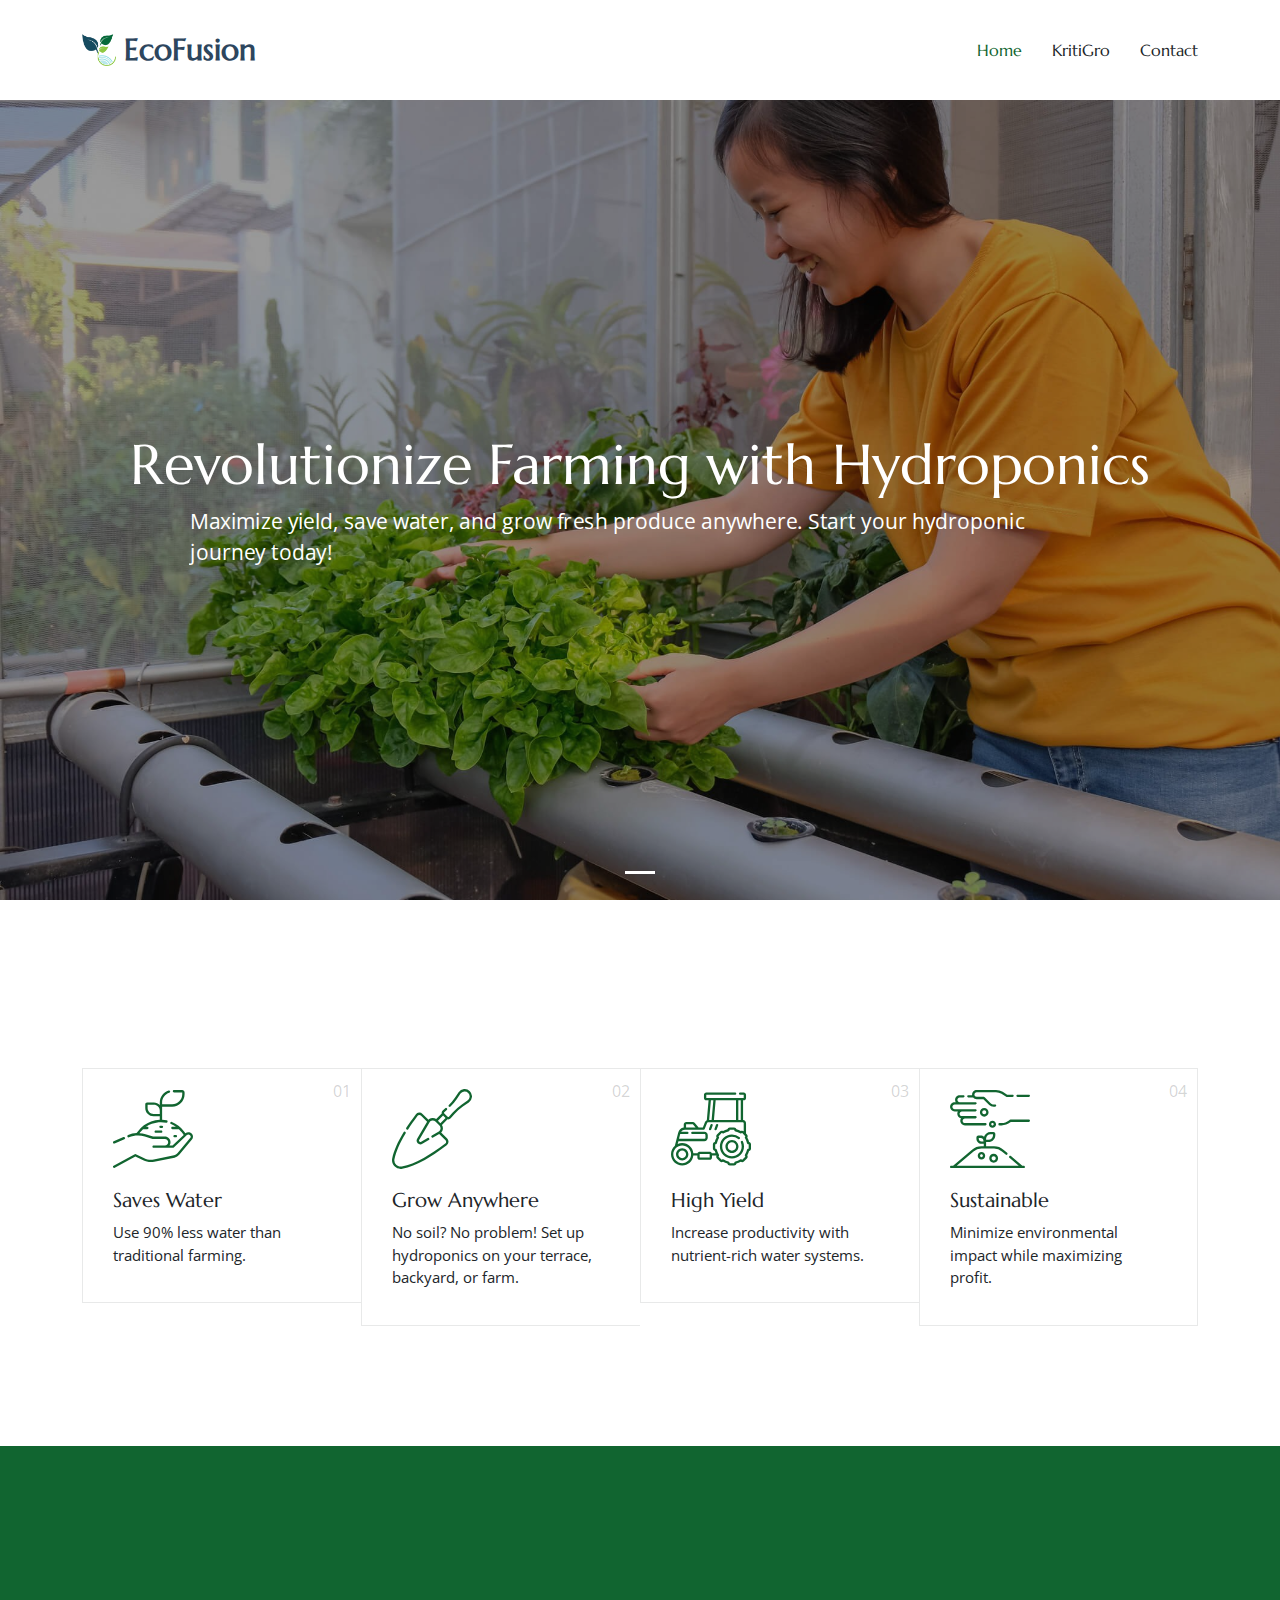
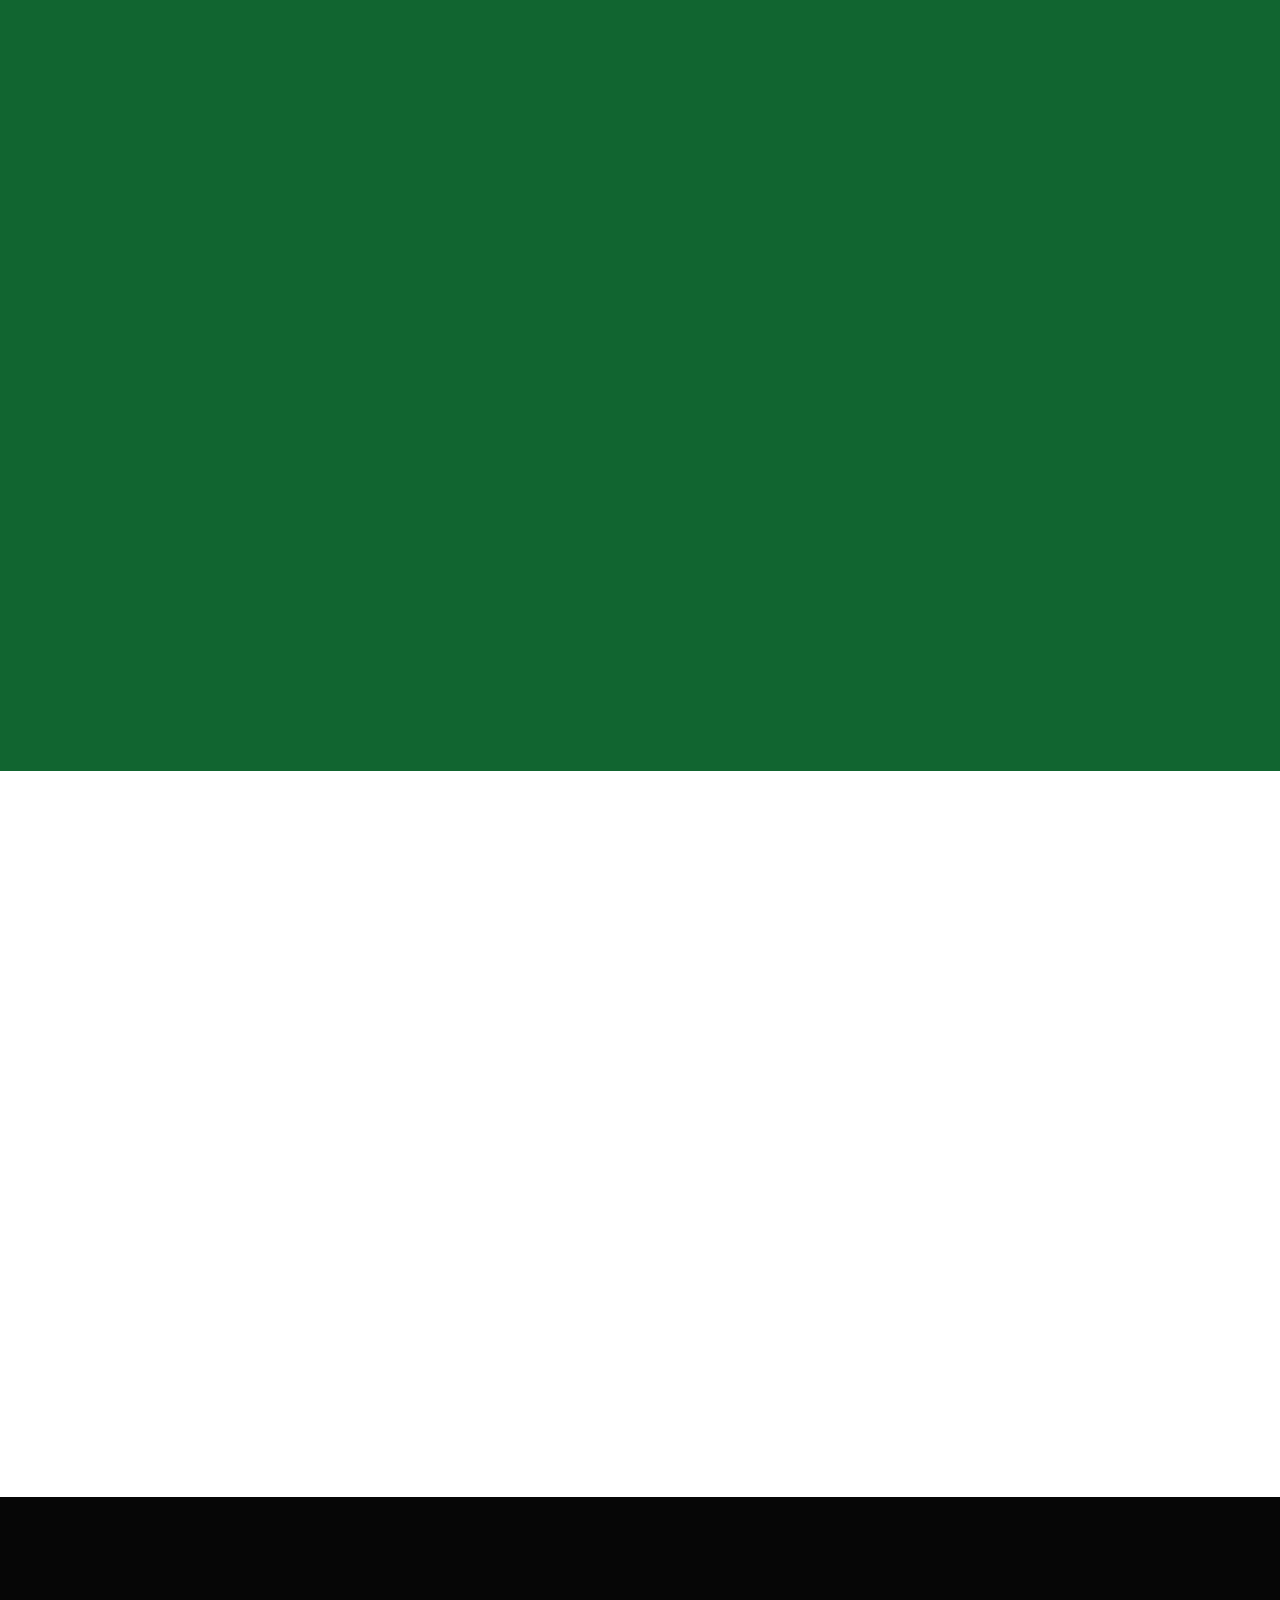
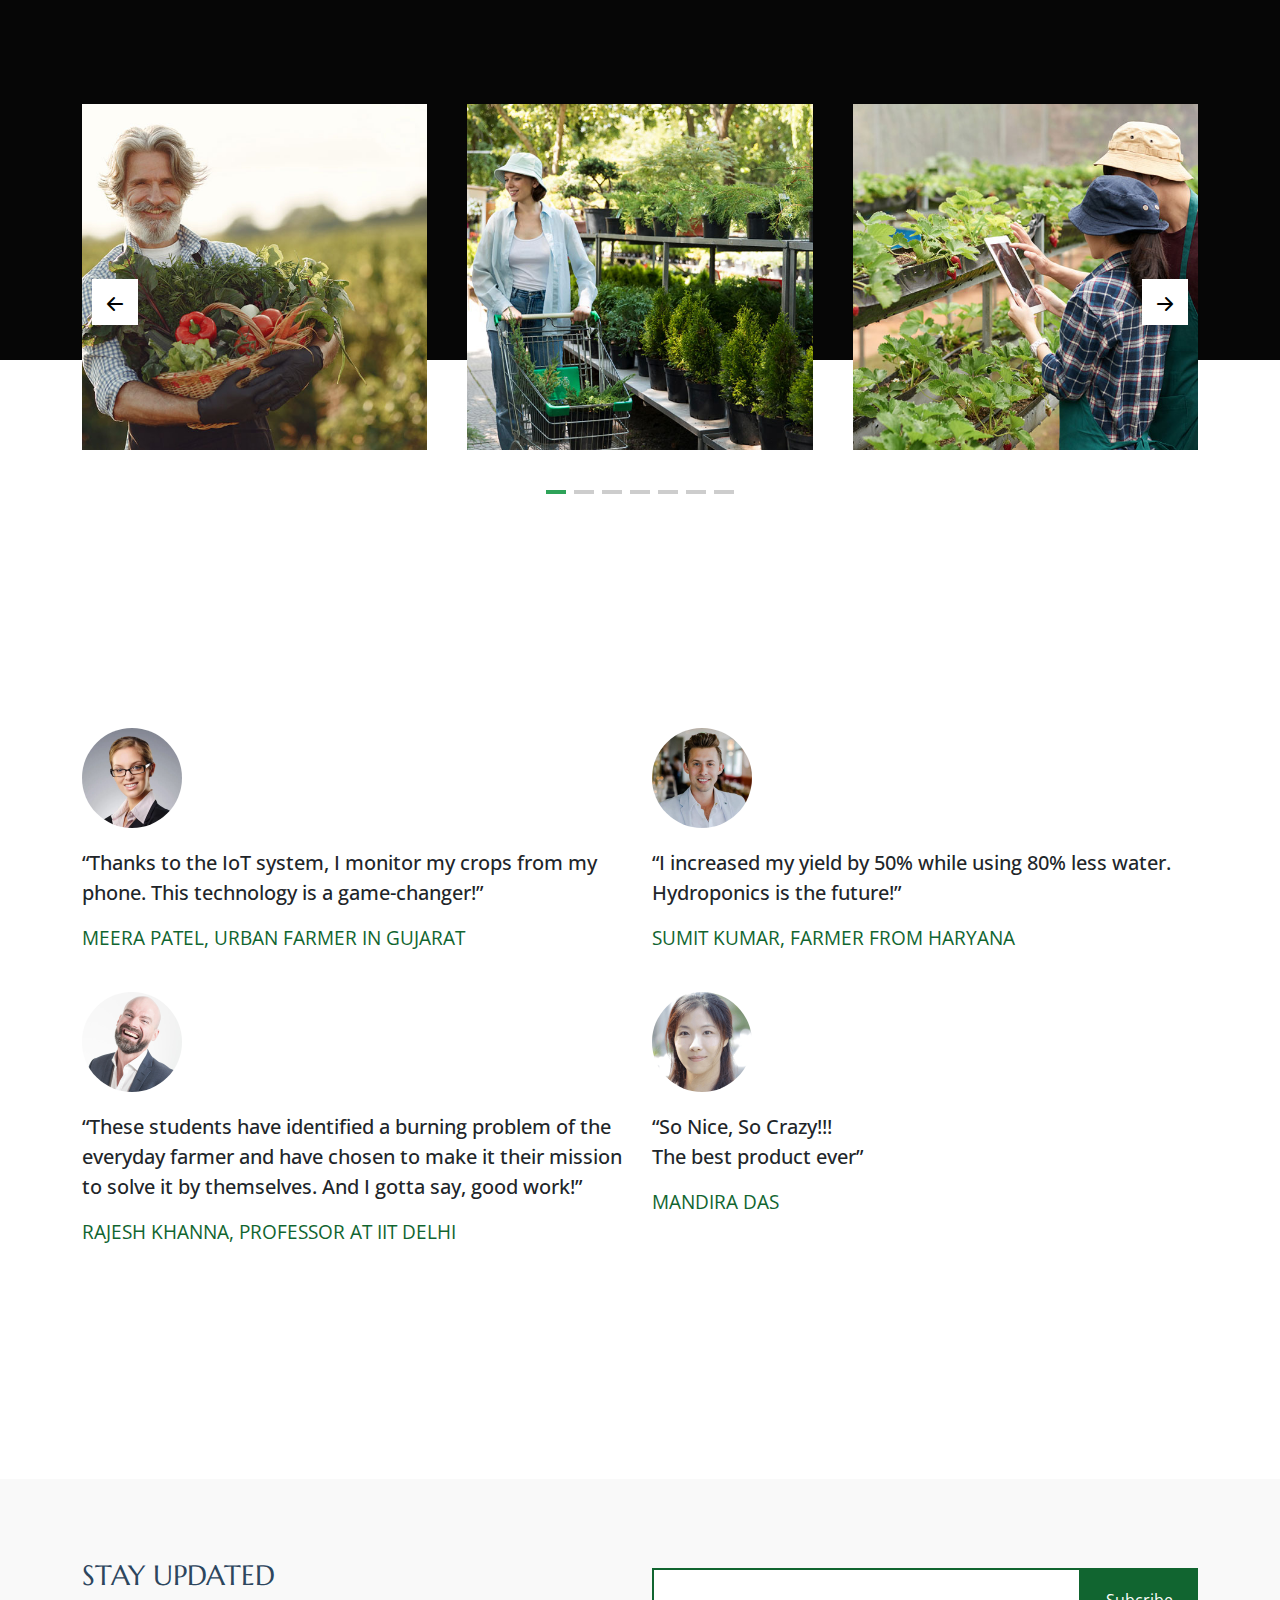
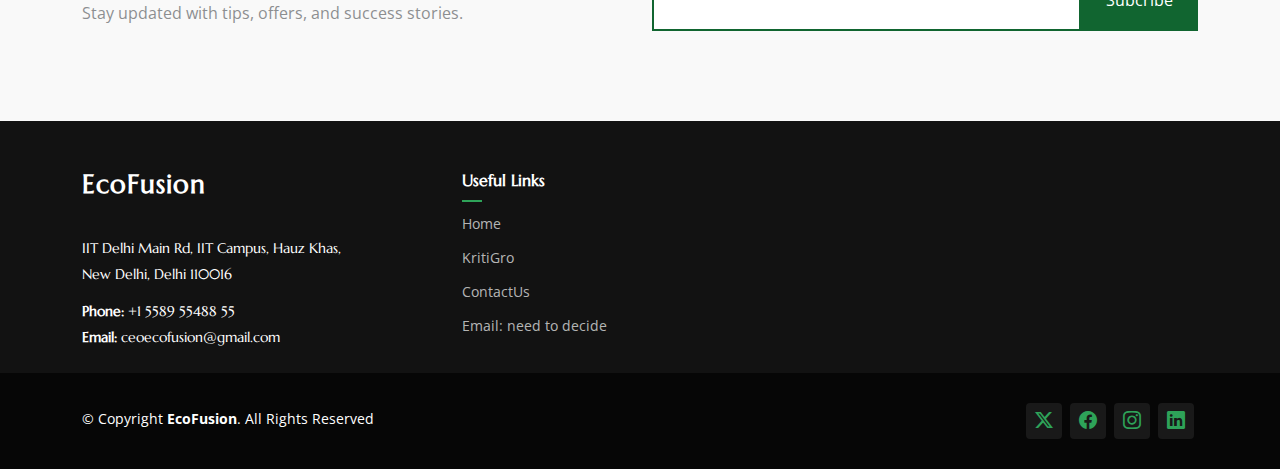
==== commit 9663fece: "2 pages added" ====
--- a/index.html
+++ b/index.html
@@ -49,10 +49,10 @@
       <nav id="navmenu" class="navmenu">
         <ul>
           <li><a href="index.html" class="active">Home</a></li>
-          <li><a href="about.html">About Us</a></li>
-          <li><a href="services.html">Our Services</a></li>
+          <li><a href="kritigro.html">KritiGro</a></li>
+          <!-- <li><a href="services.html">Our Services</a></li>
           <li><a href="testimonials.html">Testimonials</a></li>
-          <li><a href="blog.html">Blog</a></li>
+          <li><a href="blog.html">Blog</a></li> -->
           <!-- <li class="dropdown"><a href="#"><span>Dropdown</span> <i class="bi bi-chevron-down toggle-dropdown"></i></a>
             <ul>
               <li><a href="#">Dropdown 1</a></li>
@@ -236,6 +236,7 @@
         </div>
       </div>
     </section><!-- /Services Section -->
+
 
     <!-- About Section -->
     <section id="about" class="about section">
@@ -686,8 +687,8 @@
             <h4>Useful Links</h4>
             <ul>
               <li><a href="#">Home</a></li>
-              <li><a href="#">Products</a></li>
-              <li><a href="#">Success Stories</a></li>
+              <li><a href="/KritiGro.html">KritiGro</a></li>
+              <li><a href="/contact.html">ContactUs</a></li>
               <li><a href="#">Email: need to decide</a></li>
             </ul>
           </div>
--- a/assets/css/main.css
+++ b/assets/css/main.css
@@ -2267,4 +2267,109 @@
   padding-left: 5px;
   color: color-mix(in srgb, var(--default-color), transparent 60%);
   font-size: 14px;
-}+}
+
+
+
+
+/*--------------------------------------------------------------
+# Pricing Section
+--------------------------------------------------------------*/
+.pricing .pricing-item {
+  background-color: var(--surface-color);
+  box-shadow: 0px 5px 90px rgba(0, 0, 0, 0.1);
+  padding: 40px 20px;
+  text-align: center;
+  border-radius: 8px;
+  position: relative;
+  overflow: hidden;
+}
+
+.pricing .pricing-item h3 {
+  padding: 15px;
+  margin-top: 15px;
+  font-size: 18px;
+  font-weight: 600;
+}
+
+.pricing .pricing-item h4 {
+  color: var(--accent-color);
+  font-size: 42px;
+  font-family: var(--default-font);
+  font-weight: 500;
+}
+
+.pricing .pricing-item h4 sup {
+  font-size: 20px;
+  top: -15px;
+  left: -3px;
+}
+
+.pricing .pricing-item h4 span {
+  color: color-mix(in srgb, var(--default-color), transparent 40%);
+  font-size: 16px;
+  font-weight: 300;
+}
+
+.pricing .pricing-item ul {
+  padding: 20px 0;
+  list-style: none;
+  text-align: center;
+  line-height: 20px;
+  font-size: 14px;
+}
+
+.pricing .pricing-item ul li {
+  padding-bottom: 16px;
+}
+
+.pricing .pricing-item ul .na {
+  color: color-mix(in srgb, var(--default-color), transparent 60%);
+  text-decoration: line-through;
+}
+
+.pricing .pricing-item .btn-wrap {
+  padding: 15px;
+  text-align: center;
+}
+
+.pricing .pricing-item .btn-buy {
+  color: var(--accent-color);
+  background-color: transparent;
+  border: 2px solid var(--accent-color);
+  display: inline-block;
+  padding: 10px 40px 12px 40px;
+  border-radius: 50px;
+  font-size: 14px;
+  font-family: var(--heading-font);
+  font-weight: 600;
+  transition: 0.3s;
+}
+
+.pricing .pricing-item .btn-buy:hover {
+  background: var(--accent-color);
+  color: var(--contrast-color);
+}
+
+.pricing .recommended .btn-buy {
+  background: var(--accent-color);
+  color: var(--contrast-color);
+}
+
+.pricing .recommended .btn-buy:hover {
+  background: color-mix(in srgb, var(--accent-color), transparent 20%);
+  border-color: color-mix(in srgb, var(--accent-color), transparent 20%);
+}
+
+.pricing .recommended-badge {
+  position: absolute;
+  top: 20px;
+  left: 50%;
+  transform: translateX(-50%);
+  z-index: 1;
+  font-size: 13px;
+  padding: 3px 25px 6px 25px;
+  background: color-mix(in srgb, var(--accent-color), transparent 92%);
+  color: var(--accent-color);
+  border-radius: 50px;
+}
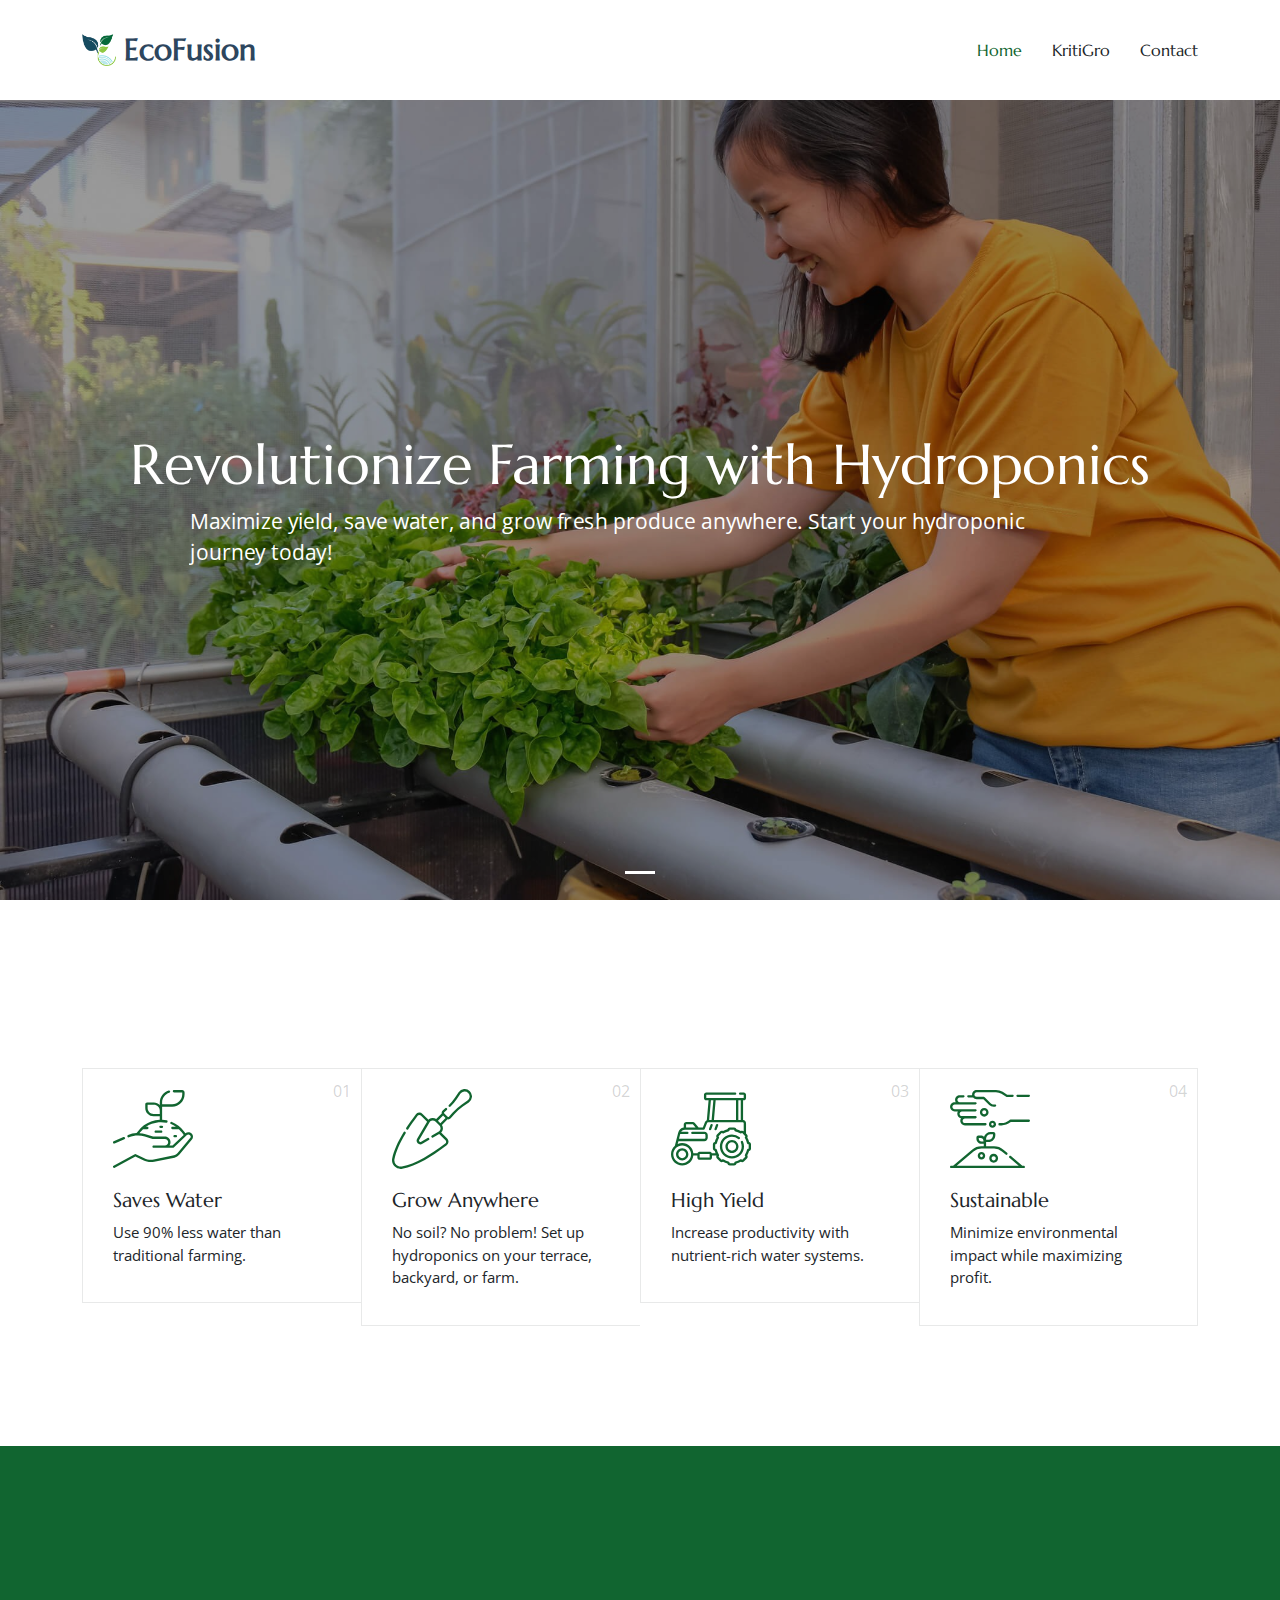
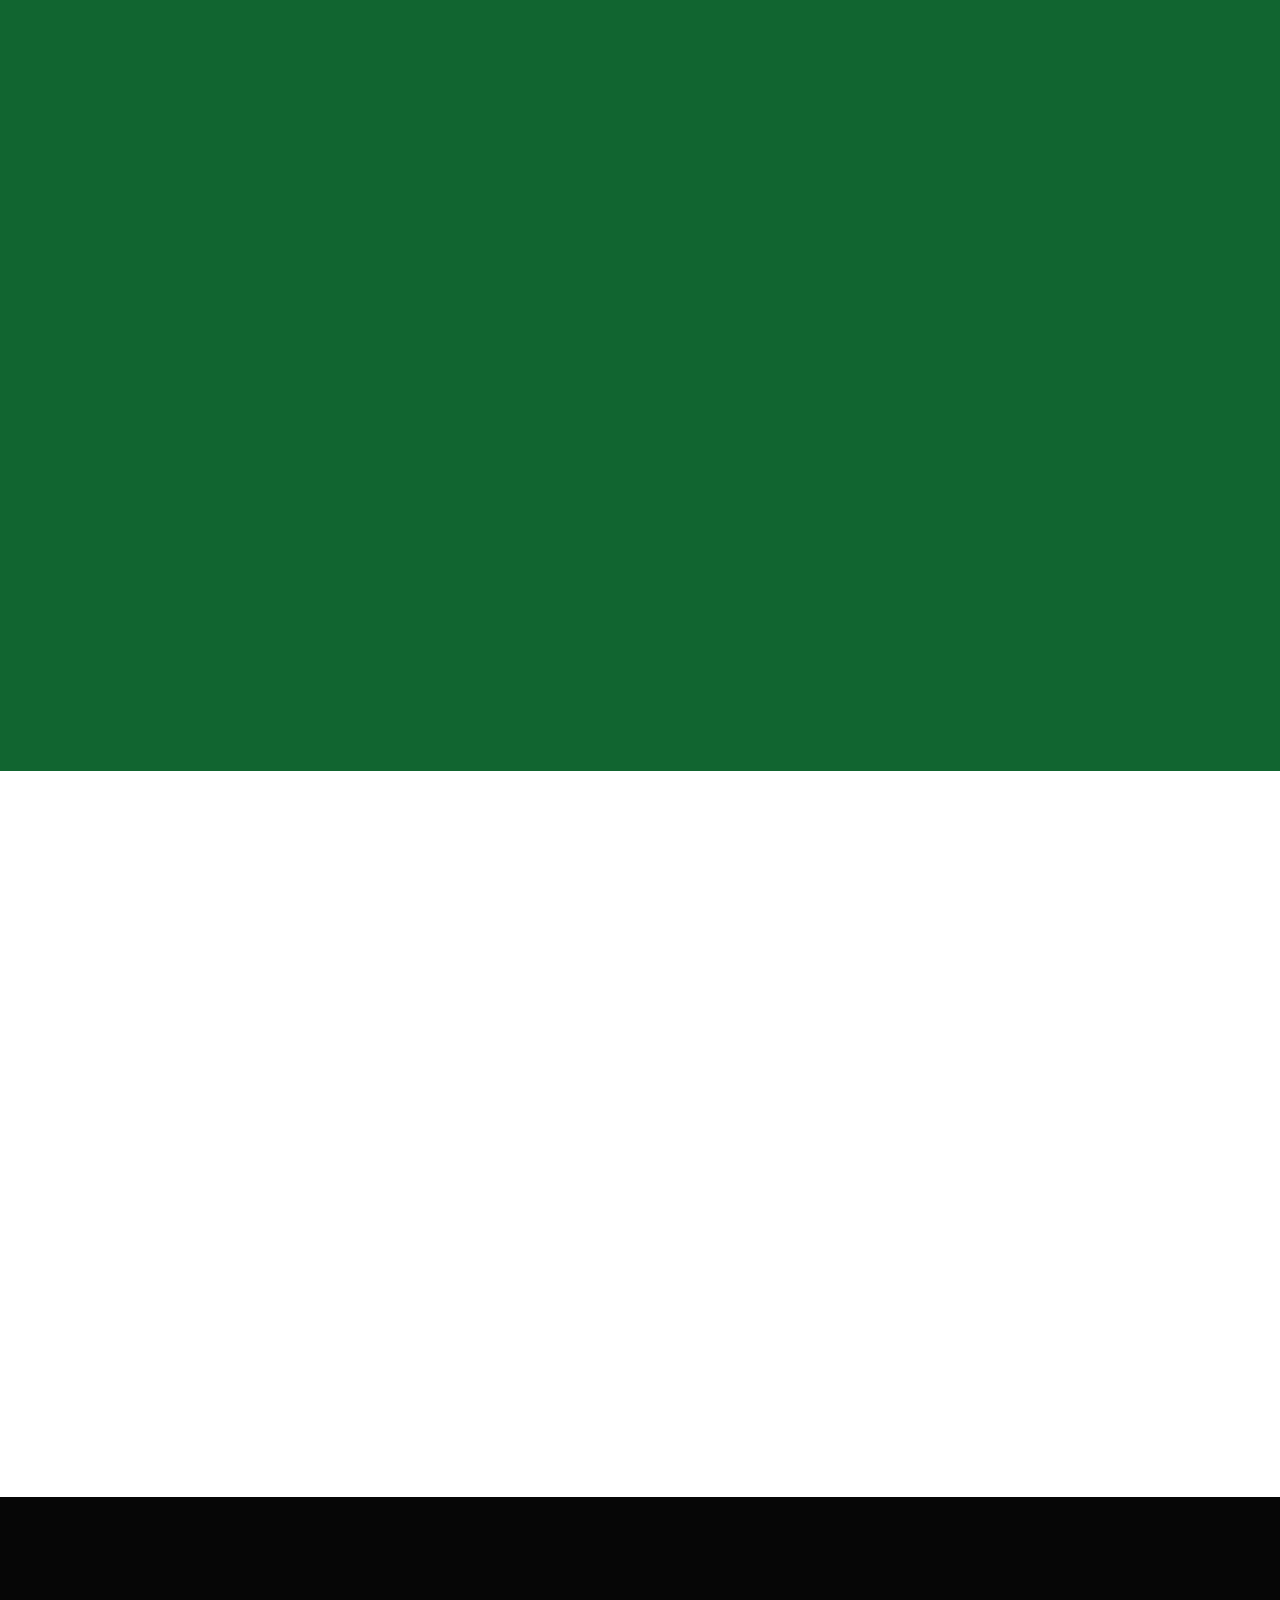
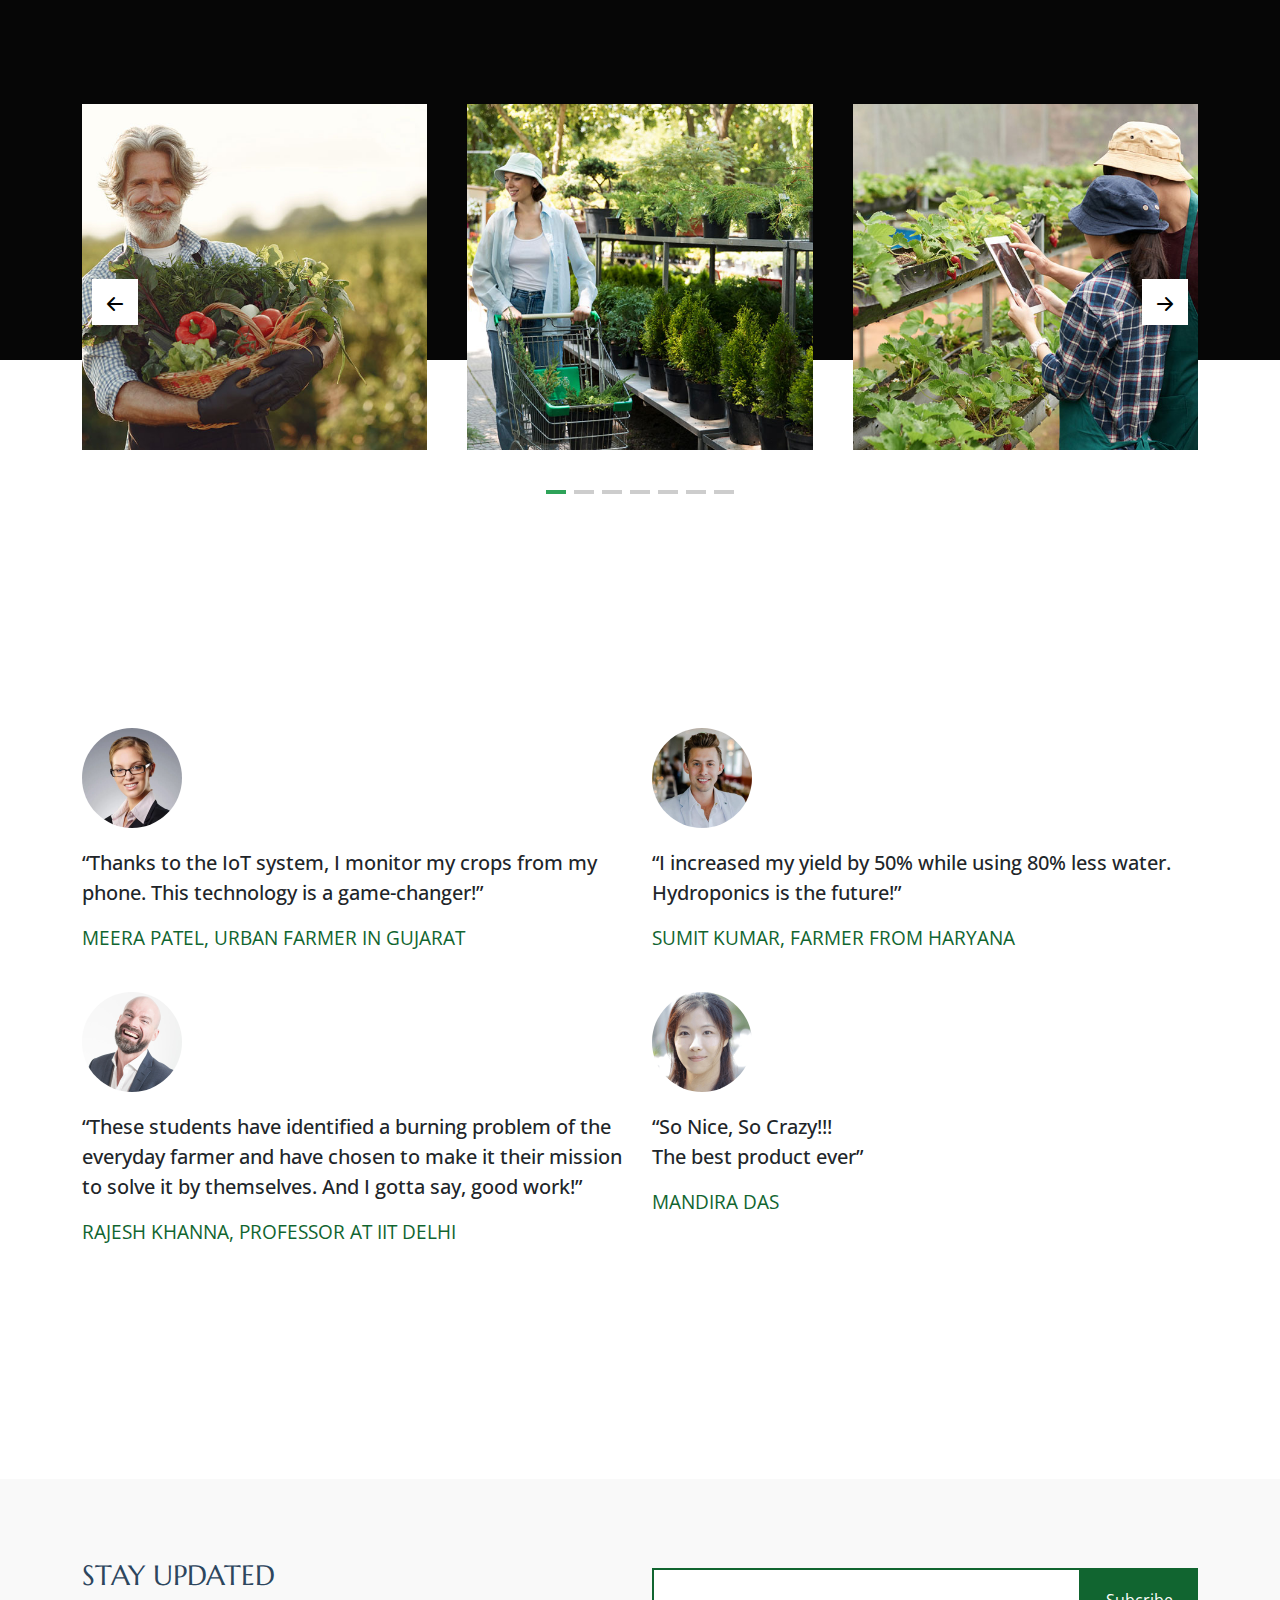
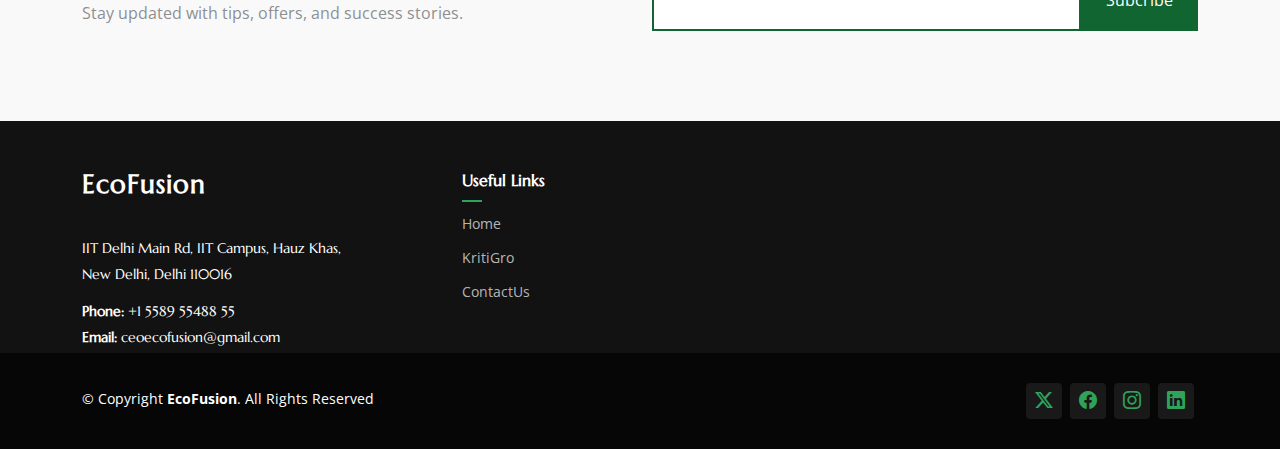
==== commit a05b31d4: "changes" ====
--- a/index.html
+++ b/index.html
@@ -245,7 +245,7 @@
         <div class="container">
           <div class="row">
             <div class="col-lg-6 mb-4 mb-lg-0">
-              <img src="assets/img/img_long_5.jpg" alt="Image " class="img-fluid img-overlap" data-aos="zoom-out">
+              <img src="assets/img/KritiGro-Img.jpg" alt="Image " class="img-fluid img-overlap" data-aos="zoom-out">
             </div>
             <div class="col-lg-5 ml-auto" data-aos="fade-up" data-aos-delay="100">
               <h3 class="content-subtitle text-white opacity-50">Our Solution</h3>
@@ -286,7 +286,9 @@
                 </div>
 
                 <div class="ml-4">
-                  <button type="button" class="btn btn-primary btn-lg col-5 bg-white text-dark">GET IN TOUCH</button>
+                  <a href="/KritiGro.html">
+                    <button type="button" class="btn btn-primary btn-lg col-5 bg-white text-dark">Buy KritiGro</button>
+                  </a>
                 </div>
 
 
@@ -689,7 +691,7 @@
               <li><a href="#">Home</a></li>
               <li><a href="/KritiGro.html">KritiGro</a></li>
               <li><a href="/contact.html">ContactUs</a></li>
-              <li><a href="#">Email: need to decide</a></li>
+              <!-- <li><a href="#">Email: need to decide</a></li> -->
             </ul>
           </div>
 
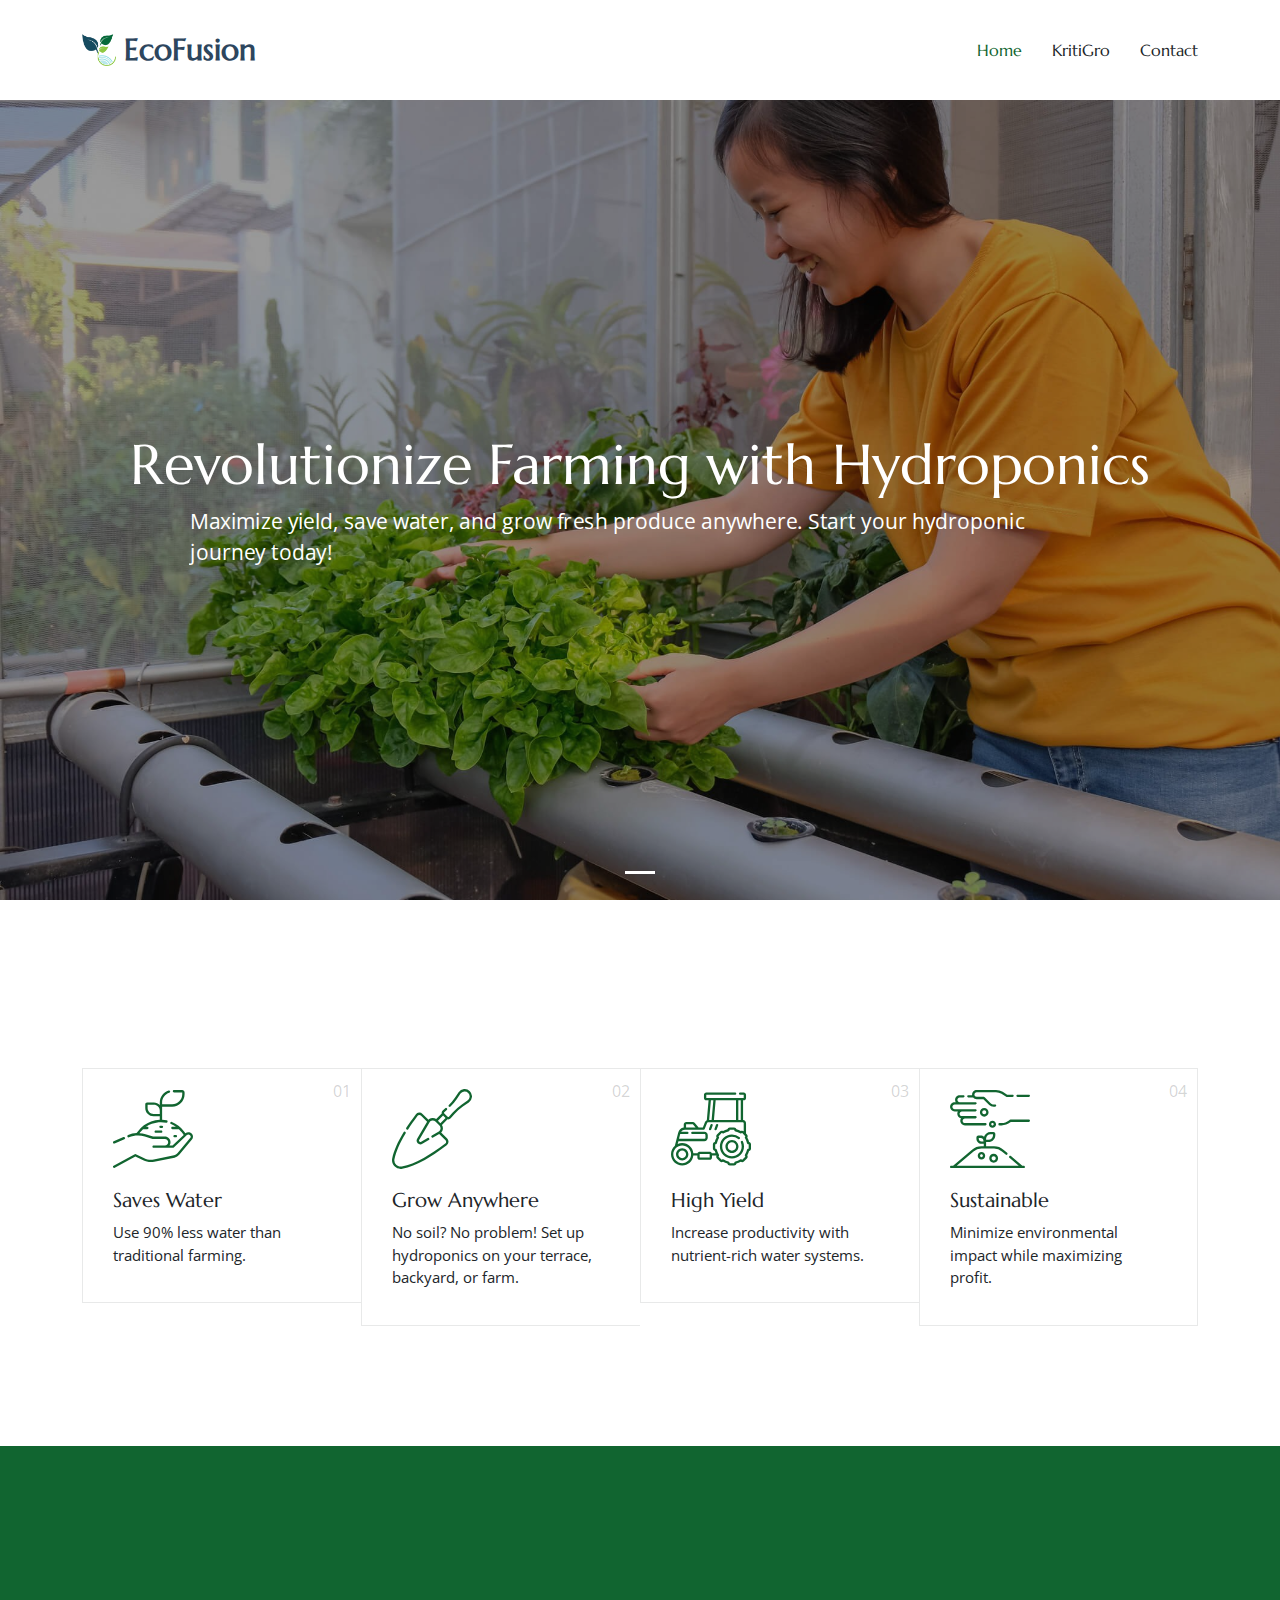
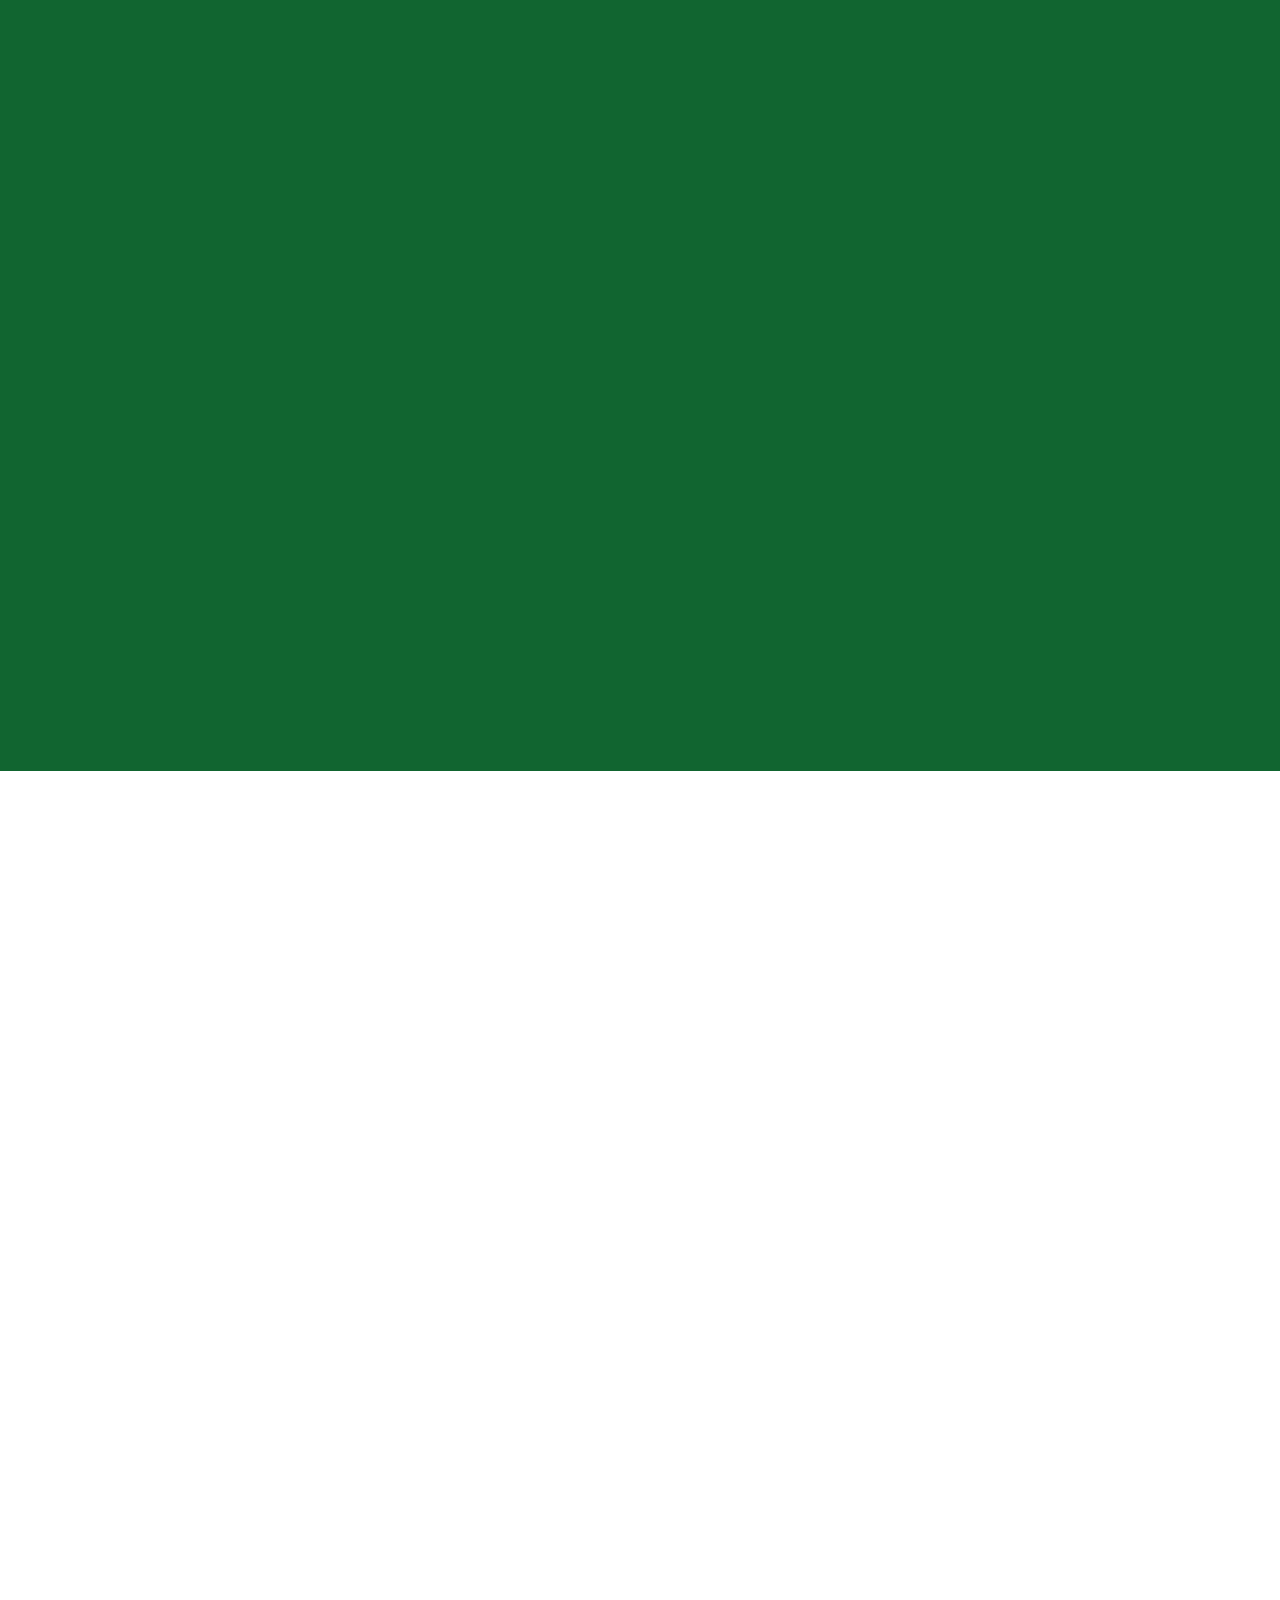
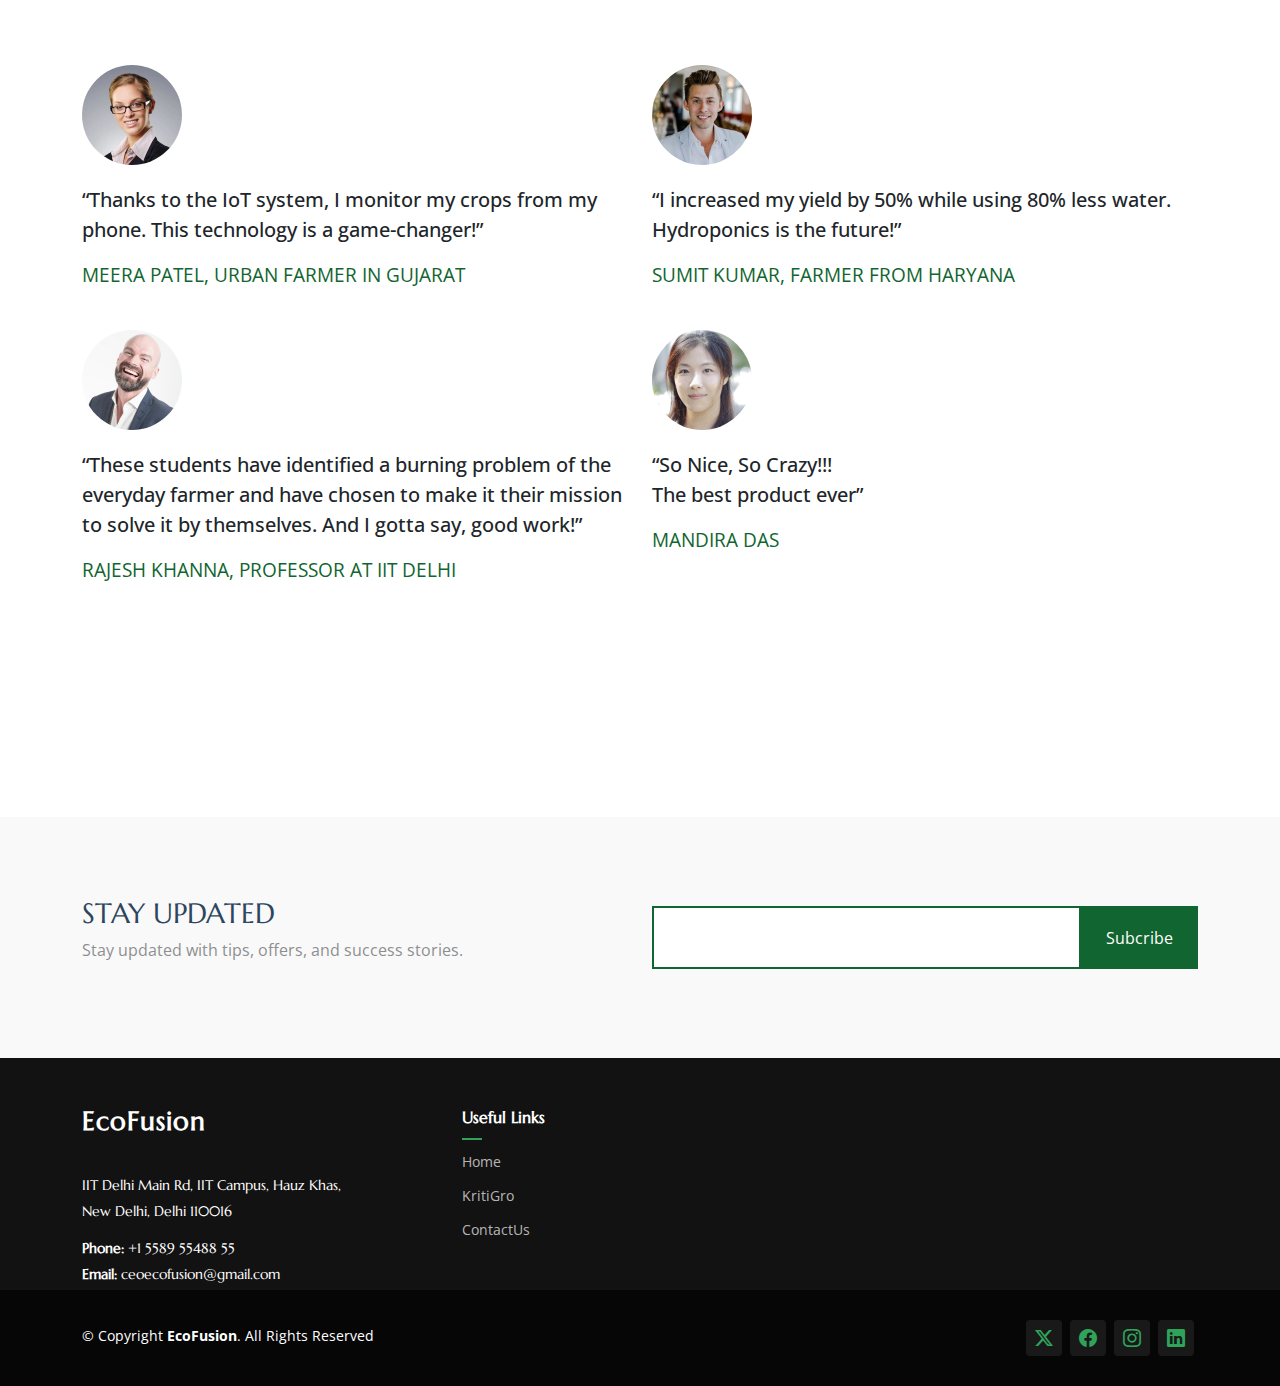
==== commit 56a6d18d: "changes" ====
--- a/index.html
+++ b/index.html
@@ -329,12 +329,11 @@
     </section><!-- /About 3 Section -->
 
     <!-- Services 2 Section -->
-    <section id="services-2" class="services-2 section dark-background">
-      <!-- Section Title -->
+    <!-- <section id="services-2" class="services-2 section dark-background">
       <div class="container section-title" data-aos="fade-up">
         <h2>Services</h2>
         <p>Necessitatibus eius consequatur</p>
-      </div><!-- End Section Title -->
+      </div>
 
       <div class="services-carousel-wrap">
         <div class="container">
@@ -458,7 +457,8 @@
           </div>
         </div>
       </div>
-    </section><!-- /Services 2 Section -->
+    </section> -->
+    <!-- /Services 2 Section -->
 
     <!-- Testimonials Section -->
     <section class="testimonials-12 testimonials section" id="testimonials">
@@ -521,7 +521,8 @@
           </div>
         </div>
       </div>
-    </section><!-- /Testimonials Section -->
+    </section>
+    <!-- /Testimonials Section -->
 
     <!-- Recent Posts Section -->
     <section id="recent-posts" class="recent-posts section">
@@ -689,7 +690,7 @@
             <h4>Useful Links</h4>
             <ul>
               <li><a href="#">Home</a></li>
-              <li><a href="/KritiGro.html">KritiGro</a></li>
+              <li><a href="/KritiGro">KritiGro</a></li>
               <li><a href="/contact.html">ContactUs</a></li>
               <!-- <li><a href="#">Email: need to decide</a></li> -->
             </ul>
